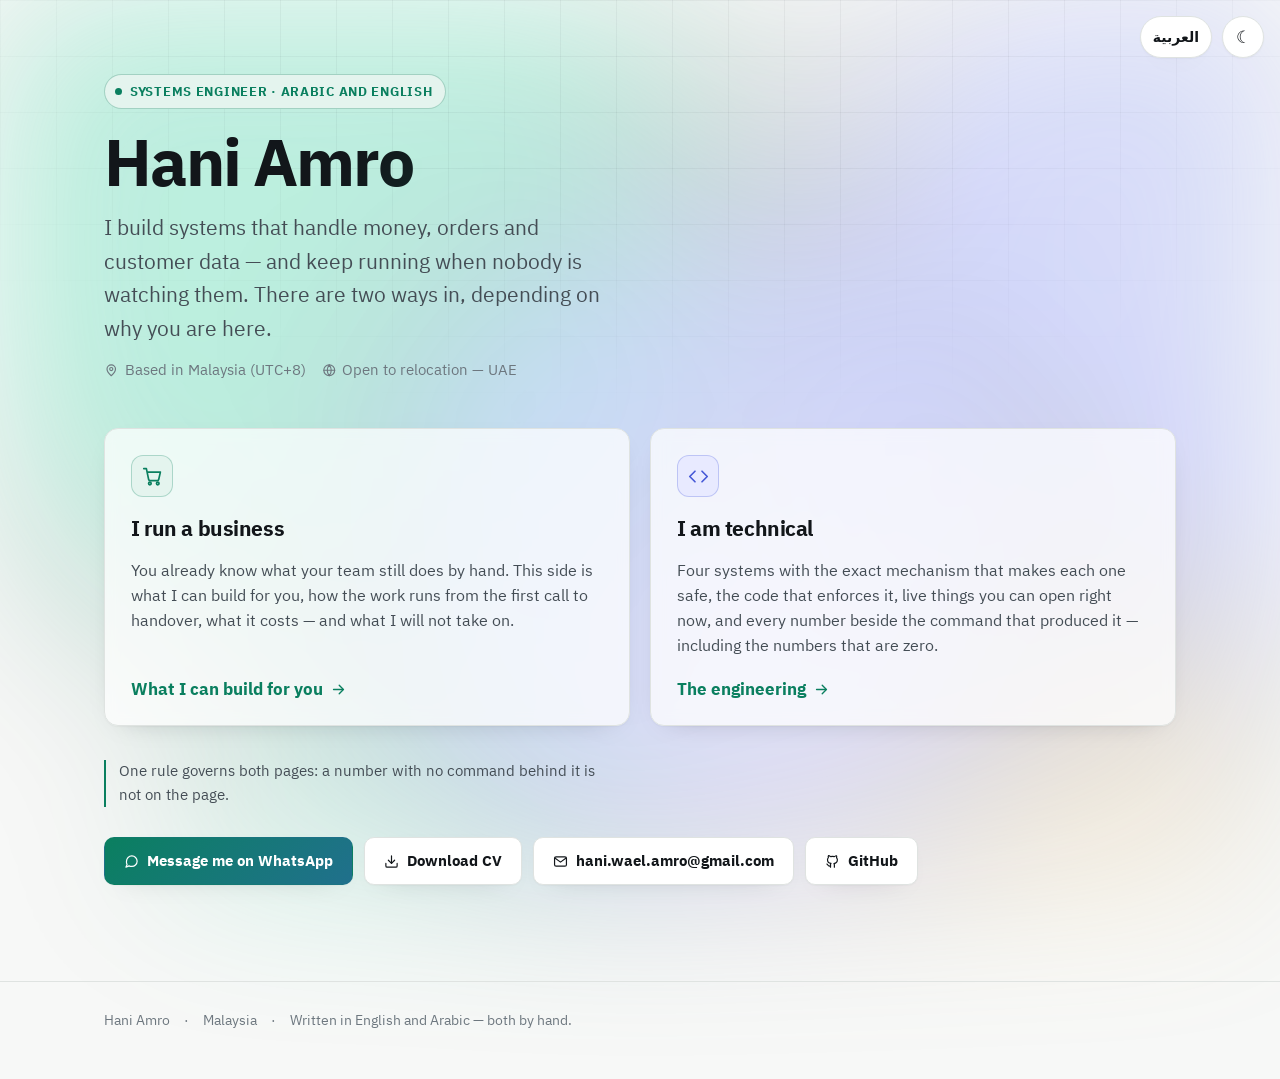
==== index.html @ 3340084a "بابان بدل صفحة واحدة تخدم زائرَين مختلفَين نصف خدمة الصفحة كانت مكتوبة كلها لمهندس: RLS وPostGIS وid" ====
<!doctype html>
<html lang="en" dir="ltr" data-default-lang="en">
<head>
<meta charset="utf-8">
<meta name="viewport" content="width=device-width, initial-scale=1">
<title>Hani Amro — I build systems that handle money, orders and customer data</title>
<meta name="description" content="Two ways in: what I can build for your business, or the engineering behind it. Automation, WhatsApp ordering, ticketing, trading systems. Python, TypeScript, PostgreSQL. Arabic and English.">
<meta name="color-scheme" content="light dark">

<meta property="og:type" content="website">
<meta property="og:title" content="Hani Amro">
<meta property="og:description" content="I build systems that handle money, orders and customer data — and keep running when nobody is watching them.">
<meta property="og:url" content="https://hani-amro.github.io/">

<link rel="icon" href="data:image/svg+xml,<svg xmlns='http://www.w3.org/2000/svg' viewBox='0 0 100 100'><text y='.9em' font-size='90'>⚙️</text></svg>">
<link rel="preload" href="fonts/ibm-plex-sans-arabic-400-latin.woff2" as="font" type="font/woff2" crossorigin>
<link rel="stylesheet" href="fonts.css">
<link rel="stylesheet" href="style.css">

<script type="application/ld+json">
{
  "@context": "https://schema.org",
  "@type": "Person",
  "name": "Hani Amro",
  "jobTitle": "Systems Engineer",
  "email": "mailto:hani.wael.amro@gmail.com",
  "telephone": "+601172380996",
  "url": "https://hani-amro.github.io/",
  "sameAs": ["https://github.com/hani-amro"],
  "address": { "@type": "PostalAddress", "addressCountry": "MY" },
  "knowsLanguage": ["ar", "en"],
  "knowsAbout": ["Workflow automation", "WhatsApp Business API", "LLM integration",
                 "Python", "TypeScript", "PostgreSQL", "Docker", "n8n", "Arabic OCR"]
}
</script>
</head>
<body class="gateway">

<svg width="0" height="0" style="position:absolute" aria-hidden="true" focusable="false">
  <defs>
    <g id="ic-cart"><circle cx="9" cy="20" r="1.5"/><circle cx="18" cy="20" r="1.5"/><path d="M2 3h3l2.6 12.4a1.6 1.6 0 0 0 1.6 1.3h8.3a1.6 1.6 0 0 0 1.6-1.3L21 7H6"/></g>
    <g id="ic-code"><polyline points="16 18 22 12 16 6"/><polyline points="8 6 2 12 8 18"/></g>
    <g id="ic-chat"><path d="M21 11.5a8.4 8.4 0 0 1-9 8.4 9 9 0 0 1-3.9-.9L3 21l1.9-4.1A8.4 8.4 0 0 1 4 11.5a8.5 8.5 0 0 1 8.5-8.4 8.4 8.4 0 0 1 8.5 8.4z"/></g>
    <g id="ic-mail"><rect x="2.5" y="4.5" width="19" height="15" rx="2.4"/><polyline points="3 6.5 12 13 21 6.5"/></g>
    <g id="ic-github"><path d="M9 19c-4.5 1.5-4.5-2.5-6-3m12 5v-3.4a3 3 0 0 0-.8-2.3c2.7-.3 5.6-1.3 5.6-6a4.7 4.7 0 0 0-1.3-3.2 4.3 4.3 0 0 0-.1-3.2s-1-.3-3.4 1.3a11.6 11.6 0 0 0-6 0C6.6 2.3 5.5 2.6 5.5 2.6a4.3 4.3 0 0 0-.1 3.2A4.7 4.7 0 0 0 4 9.1c0 4.6 2.9 5.6 5.6 6a3 3 0 0 0-.8 2.3V21"/></g>
    <g id="ic-download"><path d="M21 15v4a2 2 0 0 1-2 2H5a2 2 0 0 1-2-2v-4"/><polyline points="7 10 12 15 17 10"/><path d="M12 15V3"/></g>
    <g id="ic-arrow"><path d="M5 12h13"/><polyline points="13 6 19 12 13 18"/></g>
    <g id="ic-pin"><path d="M12 21s7-5.6 7-11a7 7 0 1 0-14 0c0 5.4 7 11 7 11z"/><circle cx="12" cy="10" r="2.6"/></g>
    <g id="ic-globe"><circle cx="12" cy="12" r="9"/><path d="M3 12h18M12 3a15 15 0 0 1 0 18 15 15 0 0 1 0-18z"/></g>
  </defs>
</svg>

<canvas id="aurora" aria-hidden="true"></canvas>

<button id="lang-toggle" type="button" aria-label="Switch to Arabic">العربية</button>
<button id="theme-toggle" type="button" aria-label="Toggle colour theme">
  <span data-icon="dark">☾</span><span data-icon="light">☀</span>
</button>

<main class="wrap gate">

  <header class="gate-head">
    <p class="eyebrow"><span class="pulse"></span> <span data-i18n="g-eyebrow">Systems engineer &middot; Arabic and English</span></p>
    <h1 data-i18n="h1">Hani Amro</h1>
    <p class="lede" data-i18n="g-lede">
      I build systems that handle money, orders and customer data &mdash; and keep running when
      nobody is watching them. There are two ways in, depending on why you are here.
    </p>
    <p class="where">
      <span><svg class="i" viewBox="0 0 24 24"><use href="#ic-pin"/></svg> <span data-i18n="loc">Based in Malaysia (UTC+8)</span></span>
      <span><svg class="i" viewBox="0 0 24 24"><use href="#ic-globe"/></svg> <span data-i18n="open">Open to relocation &mdash; UAE</span></span>
    </p>
  </header>

  <div class="doors">

    <a class="door" href="build.html">
      <span class="icon-badge em"><svg class="i" viewBox="0 0 24 24"><use href="#ic-cart"/></svg></span>
      <h2 data-i18n="g-d1-h">I run a business</h2>
      <p data-i18n="g-d1-p">You already know what your team still does by hand. This side is what I can
        build for you, how the work runs from the first call to handover, what it costs &mdash; and
        what I will not take on.</p>
      <span class="door-go"><span data-i18n="g-d1-go">What I can build for you</span> <svg class="i" viewBox="0 0 24 24"><use href="#ic-arrow"/></svg></span>
    </a>

    <a class="door" href="engineer.html">
      <span class="icon-badge in"><svg class="i" viewBox="0 0 24 24"><use href="#ic-code"/></svg></span>
      <h2 data-i18n="g-d2-h">I am technical</h2>
      <p data-i18n="g-d2-p">Four systems with the exact mechanism that makes each one safe, the code that
        enforces it, live things you can open right now, and every number beside the command that
        produced it &mdash; including the numbers that are zero.</p>
      <span class="door-go"><span data-i18n="g-d2-go">The engineering</span> <svg class="i" viewBox="0 0 24 24"><use href="#ic-arrow"/></svg></span>
    </a>

  </div>

  <p class="gate-rule" data-i18n="g-rule">
    One rule governs both pages: a number with no command behind it is not on the page.
  </p>

  <p class="cta gate-cta">
    <a class="btn primary" href="https://wa.me/601172380996">
      <svg class="i" viewBox="0 0 24 24"><use href="#ic-chat"/></svg> <span data-i18n="wa">Message me on WhatsApp</span>
    </a>
    <a class="btn" href="Hani_Amro_CV.pdf">
      <svg class="i" viewBox="0 0 24 24"><use href="#ic-download"/></svg> <span data-i18n="cv">Download CV</span>
    </a>
    <a class="btn" href="mailto:hani.wael.amro@gmail.com">
      <svg class="i" viewBox="0 0 24 24"><use href="#ic-mail"/></svg> hani.wael.amro@gmail.com
    </a>
    <a class="btn" href="https://github.com/hani-amro">
      <svg class="i" viewBox="0 0 24 24"><use href="#ic-github"/></svg> GitHub
    </a>
  </p>

</main>

<footer>
  <div class="wrap">
    <p>
      <span data-i18n="h1b">Hani Amro</span><span>&middot;</span>
      <span data-i18n="loc2">Malaysia</span><span>&middot;</span>
      <span data-i18n="footer">Written in English and Arabic &mdash; both by hand.</span>
    </p>
  </div>
</footer>

<script src="main.js"></script>
<script src="background.js"></script>
<script src="i18n.js"></script>
</body>
</html>
---- fonts.css ----
/* IBM Plex Sans Arabic + IBM Plex Mono — مستضافة ذاتياً.

   لماذا لا من CDN: المتصفّحات قسّمت ذاكرة الخطوط لكل موقع، فزالت فائدة «الملف
   محمَّل أصلاً من موقع آخر». ما تبقّى كلفةٌ صافية: بحث DNS ومصافحتا TLS لنطاقين
   إضافيين قبل أن يظهر أول حرف — وطرفٌ ثالث يرى كل زائر.

   والمجموعات هنا عربية ولاتينية فقط. اللاتينية ليست زائدة: أسماء التقنيات تَرِد
   داخل النصّ العربي (PostgreSQL، WhatsApp)، ولولاها لسقطت إلى خط النظام فاختلف
   الوزن وارتفاع السطر داخل السطر الواحد.

   ثلاثة أوزان لا أربعة: 400 للنصّ، 600 للعناوين، 700 للأرقام الكبيرة. الوزن
   الرابع كان يكلّف 60 كيلوبايت ولا يظهر فرقه.

   الترخيص: SIL Open Font License 1.1 — fonts/LICENSE.txt */

@font-face {
  font-family: 'IBM Plex Mono';
  font-style: normal;
  font-weight: 400;
  font-display: swap;
  src: url('fonts/ibm-plex-mono-400-latin.woff2') format('woff2');
  unicode-range: U+0000-00FF, U+0131, U+0152-0153, U+02BB-02BC, U+02C6, U+02DA, U+02DC, U+0304, U+0308, U+0329, U+2000-206F, U+20AC, U+2122, U+2191, U+2193, U+2212, U+2215, U+FEFF, U+FFFD;
}

@font-face {
  font-family: 'IBM Plex Mono';
  font-style: normal;
  font-weight: 500;
  font-display: swap;
  src: url('fonts/ibm-plex-mono-500-latin.woff2') format('woff2');
  unicode-range: U+0000-00FF, U+0131, U+0152-0153, U+02BB-02BC, U+02C6, U+02DA, U+02DC, U+0304, U+0308, U+0329, U+2000-206F, U+20AC, U+2122, U+2191, U+2193, U+2212, U+2215, U+FEFF, U+FFFD;
}

@font-face {
  font-family: 'IBM Plex Sans Arabic';
  font-style: normal;
  font-weight: 400;
  font-display: swap;
  src: url('fonts/ibm-plex-sans-arabic-400-arabic.woff2') format('woff2');
  unicode-range: U+0600-06FF, U+0750-077F, U+0870-088E, U+0890-0891, U+0897-08E1, U+08E3-08FF, U+200C-200E, U+2010-2011, U+204F, U+2E41, U+FB50-FDFF, U+FE70-FE74, U+FE76-FEFC, U+102E0-102FB, U+10E60-10E7E, U+10EC2-10EC4, U+10EFC-10EFF, U+1EE00-1EE03, U+1EE05-1EE1F, U+1EE21-1EE22, U+1EE24, U+1EE27, U+1EE29-1EE32, U+1EE34-1EE37, U+1EE39, U+1EE3B, U+1EE42, U+1EE47, U+1EE49, U+1EE4B, U+1EE4D-1EE4F, U+1EE51-1EE52, U+1EE54, U+1EE57, U+1EE59, U+1EE5B, U+1EE5D, U+1EE5F, U+1EE61-1EE62, U+1EE64, U+1EE67-1EE6A, U+1EE6C-1EE72, U+1EE74-1EE77, U+1EE79-1EE7C, U+1EE7E, U+1EE80-1EE89, U+1EE8B-1EE9B, U+1EEA1-1EEA3, U+1EEA5-1EEA9, U+1EEAB-1EEBB, U+1EEF0-1EEF1;
}

@font-face {
  font-family: 'IBM Plex Sans Arabic';
  font-style: normal;
  font-weight: 400;
  font-display: swap;
  src: url('fonts/ibm-plex-sans-arabic-400-latin.woff2') format('woff2');
  unicode-range: U+0000-00FF, U+0131, U+0152-0153, U+02BB-02BC, U+02C6, U+02DA, U+02DC, U+0304, U+0308, U+0329, U+2000-206F, U+20AC, U+2122, U+2191, U+2193, U+2212, U+2215, U+FEFF, U+FFFD;
}

@font-face {
  font-family: 'IBM Plex Sans Arabic';
  font-style: normal;
  font-weight: 600;
  font-display: swap;
  src: url('fonts/ibm-plex-sans-arabic-600-arabic.woff2') format('woff2');
  unicode-range: U+0600-06FF, U+0750-077F, U+0870-088E, U+0890-0891, U+0897-08E1, U+08E3-08FF, U+200C-200E, U+2010-2011, U+204F, U+2E41, U+FB50-FDFF, U+FE70-FE74, U+FE76-FEFC, U+102E0-102FB, U+10E60-10E7E, U+10EC2-10EC4, U+10EFC-10EFF, U+1EE00-1EE03, U+1EE05-1EE1F, U+1EE21-1EE22, U+1EE24, U+1EE27, U+1EE29-1EE32, U+1EE34-1EE37, U+1EE39, U+1EE3B, U+1EE42, U+1EE47, U+1EE49, U+1EE4B, U+1EE4D-1EE4F, U+1EE51-1EE52, U+1EE54, U+1EE57, U+1EE59, U+1EE5B, U+1EE5D, U+1EE5F, U+1EE61-1EE62, U+1EE64, U+1EE67-1EE6A, U+1EE6C-1EE72, U+1EE74-1EE77, U+1EE79-1EE7C, U+1EE7E, U+1EE80-1EE89, U+1EE8B-1EE9B, U+1EEA1-1EEA3, U+1EEA5-1EEA9, U+1EEAB-1EEBB, U+1EEF0-1EEF1;
}

@font-face {
  font-family: 'IBM Plex Sans Arabic';
  font-style: normal;
  font-weight: 600;
  font-display: swap;
  src: url('fonts/ibm-plex-sans-arabic-600-latin.woff2') format('woff2');
  unicode-range: U+0000-00FF, U+0131, U+0152-0153, U+02BB-02BC, U+02C6, U+02DA, U+02DC, U+0304, U+0308, U+0329, U+2000-206F, U+20AC, U+2122, U+2191, U+2193, U+2212, U+2215, U+FEFF, U+FFFD;
}

@font-face {
  font-family: 'IBM Plex Sans Arabic';
  font-style: normal;
  font-weight: 700;
  font-display: swap;
  src: url('fonts/ibm-plex-sans-arabic-700-arabic.woff2') format('woff2');
  unicode-range: U+0600-06FF, U+0750-077F, U+0870-088E, U+0890-0891, U+0897-08E1, U+08E3-08FF, U+200C-200E, U+2010-2011, U+204F, U+2E41, U+FB50-FDFF, U+FE70-FE74, U+FE76-FEFC, U+102E0-102FB, U+10E60-10E7E, U+10EC2-10EC4, U+10EFC-10EFF, U+1EE00-1EE03, U+1EE05-1EE1F, U+1EE21-1EE22, U+1EE24, U+1EE27, U+1EE29-1EE32, U+1EE34-1EE37, U+1EE39, U+1EE3B, U+1EE42, U+1EE47, U+1EE49, U+1EE4B, U+1EE4D-1EE4F, U+1EE51-1EE52, U+1EE54, U+1EE57, U+1EE59, U+1EE5B, U+1EE5D, U+1EE5F, U+1EE61-1EE62, U+1EE64, U+1EE67-1EE6A, U+1EE6C-1EE72, U+1EE74-1EE77, U+1EE79-1EE7C, U+1EE7E, U+1EE80-1EE89, U+1EE8B-1EE9B, U+1EEA1-1EEA3, U+1EEA5-1EEA9, U+1EEAB-1EEBB, U+1EEF0-1EEF1;
}

@font-face {
  font-family: 'IBM Plex Sans Arabic';
  font-style: normal;
  font-weight: 700;
  font-display: swap;
  src: url('fonts/ibm-plex-sans-arabic-700-latin.woff2') format('woff2');
  unicode-range: U+0000-00FF, U+0131, U+0152-0153, U+02BB-02BC, U+02C6, U+02DA, U+02DC, U+0304, U+0308, U+0329, U+2000-206F, U+20AC, U+2122, U+2191, U+2193, U+2212, U+2215, U+FEFF, U+FFFD;
}
---- style.css ----
/* Hand-written, no build step, no framework.

   Colour carries meaning rather than decoration: emerald marks what is live,
   amber marks a pilot or a caveat, indigo marks code and libraries. The reader
   learns the key once and can then scan the page by colour alone. */

:root {
  color-scheme: light;

  --bg: #f7f8f7;
  --surface: rgba(255, 255, 255, 0.72);
  --surface-solid: #ffffff;
  --line: #dfe3e1;
  --line-strong: #c9cfcc;

  --ink: #12161a;
  --ink-2: #444d55;
  --ink-3: #6d777f;

  --emerald: #0a7f5f;
  --emerald-soft: #e4f4ee;
  --indigo: #4457d6;
  --indigo-soft: #e8eaff;
  --amber: #9a6410;
  --amber-soft: #fbf0dc;

  --accent: var(--emerald);
  --accent-ink: #ffffff;

  --aurora-a: #34c79a;
  --aurora-b: #7f8dff;
  --aurora-c: #f0bf6b;
  --aurora-opacity: 0.34;
  --grid-line: rgba(18, 22, 26, 0.045);

  --radius: 14px;
  --maxw: 1120px;
  --shadow: 0 1px 2px rgba(16, 24, 32, 0.04), 0 8px 28px -20px rgba(16, 24, 32, 0.35);
  --shadow-lift: 0 18px 50px -22px rgba(10, 127, 95, 0.42);
}

:root[data-theme="dark"] {
  color-scheme: dark;
  --bg: #0b0e12;
  --surface: rgba(23, 28, 35, 0.66);
  --surface-solid: #171c23;
  --line: #262d36;
  --line-strong: #39424e;
  --ink: #edf1f4;
  --ink-2: #aeb8c2;
  --ink-3: #7d8894;
  --emerald: #43d6a3;
  --emerald-soft: #0e2a22;
  --indigo: #8f9dff;
  --indigo-soft: #171c3a;
  --amber: #e9b263;
  --amber-soft: #2b2214;
  --accent: var(--emerald);
  --accent-ink: #07120e;
  --aurora-a: #1f9c78;
  --aurora-b: #4a58c8;
  --aurora-c: #b5822f;
  --aurora-opacity: 0.50;
  --grid-line: rgba(237, 241, 244, 0.05);
  --shadow: 0 1px 2px rgba(0, 0, 0, 0.4), 0 10px 34px -22px rgba(0, 0, 0, 0.9);
  --shadow-lift: 0 20px 56px -24px rgba(67, 214, 163, 0.35);
}

@media (prefers-color-scheme: dark) {
  :root:not([data-theme="light"]) {
    color-scheme: dark;
    --bg: #0b0e12;
    --surface: rgba(23, 28, 35, 0.66);
    --surface-solid: #171c23;
    --line: #262d36;
    --line-strong: #39424e;
    --ink: #edf1f4;
    --ink-2: #aeb8c2;
    --ink-3: #7d8894;
    --emerald: #43d6a3;
    --emerald-soft: #0e2a22;
    --indigo: #8f9dff;
    --indigo-soft: #171c3a;
    --amber: #e9b263;
    --amber-soft: #2b2214;
    --accent: var(--emerald);
    --accent-ink: #07120e;
    --aurora-a: #1f9c78;
    --aurora-b: #4a58c8;
    --aurora-c: #b5822f;
    --aurora-opacity: 0.50;
    --grid-line: rgba(237, 241, 244, 0.05);
    --shadow: 0 1px 2px rgba(0, 0, 0, 0.4), 0 10px 34px -22px rgba(0, 0, 0, 0.9);
    --shadow-lift: 0 20px 56px -24px rgba(67, 214, 163, 0.35);
  }
}

* { box-sizing: border-box; }

html { scroll-behavior: smooth; }
html, body { max-width: 100%; overflow-x: hidden; }

body {
  margin: 0;
  background: var(--bg);
  color: var(--ink);
  /* خطٌّ واحد للنصَّين. IBM Plex Sans Arabic يحمل لاتينيةً مصمَّمة معه، فاسم
     تقنية داخل جملة عربية لا يقفز وزناً ولا ارتفاعاً — وهو أظهر عيب في
     الصفحة قبل هذا التغيير، إذ كانت العربية تسقط إلى Segoe UI. */
  font: 400 17px/1.62 "IBM Plex Sans Arabic", ui-sans-serif, system-ui, -apple-system, "Segoe UI", Roboto, Helvetica, Arial, sans-serif;
  -webkit-font-smoothing: antialiased;
  text-rendering: optimizeLegibility;
  /* أرقام لاتينية بعرض ثابت داخل العربية: الأرقام الهندية تُربك قارئاً تقنياً
     في سياق مقاييس، والعرض الثابت يمنع اهتزاز الأعمدة عند تغيّر القيمة. */
  font-variant-numeric: lining-nums tabular-nums;
  position: relative;
}

/* ---------- living backdrop ---------- */
#aurora {
  position: fixed;
  inset: 0;
  width: 100%;
  height: 100%;
  z-index: -2;
  opacity: var(--aurora-opacity);
  filter: blur(78px) saturate(135%);
  transform: translateZ(0);      /* own compositor layer: never repaints the document */
  pointer-events: none;
}

/* Depth grid over the light fields. Two gradients, no image request. */
body::before {
  content: "";
  position: fixed;
  inset: 0;
  z-index: -1;
  pointer-events: none;
  background-image:
    linear-gradient(var(--grid-line) 1px, transparent 1px),
    linear-gradient(90deg, var(--grid-line) 1px, transparent 1px);
  background-size: 56px 56px;
  mask-image: radial-gradient(ellipse 90% 60% at 50% 0%, #000 35%, transparent 78%);
  -webkit-mask-image: radial-gradient(ellipse 90% 60% at 50% 0%, #000 35%, transparent 78%);
}

.wrap { max-width: var(--maxw); margin: 0 auto; padding: 0 24px; }

a { color: inherit; }
h1, h2, h3, p, li, span, b, code { overflow-wrap: anywhere; }

code {
  font-family: "IBM Plex Mono", ui-monospace, SFMono-Regular, Menlo, Consolas, monospace;
  font-size: 0.87em;
  background: color-mix(in srgb, var(--ink) 8%, transparent);
  padding: 0.12em 0.4em;
  border-radius: 5px;
}

/* ---------- icons ---------- */
.i {
  width: 1em; height: 1em; flex: none;
  stroke: currentColor; fill: none;
  stroke-width: 1.9; stroke-linecap: round; stroke-linejoin: round;
  vertical-align: -0.14em;
}

.icon-badge {
  width: 42px; height: 42px; border-radius: 12px;
  display: grid; place-items: center;
  font-size: 21px; flex: none;
  border: 1px solid transparent;
}
.icon-badge.em { color: var(--emerald); background: var(--emerald-soft); border-color: color-mix(in srgb, var(--emerald) 26%, transparent); }
.icon-badge.in { color: var(--indigo);  background: var(--indigo-soft);  border-color: color-mix(in srgb, var(--indigo) 26%, transparent); }
.icon-badge.am { color: var(--amber);   background: var(--amber-soft);   border-color: color-mix(in srgb, var(--amber) 26%, transparent); }

/* ---------- theme toggle ---------- */
#theme-toggle {
  position: fixed; top: 16px; inset-inline-end: 16px; z-index: 30;
  width: 42px; height: 42px; border-radius: 50%;
  border: 1px solid var(--line);
  background: var(--surface-solid);
  color: var(--ink);
  font-size: 17px; line-height: 1; cursor: pointer;
  box-shadow: var(--shadow);
  transition: transform 0.3s cubic-bezier(0.2, 0.7, 0.25, 1), border-color 0.2s ease;
}
#theme-toggle:hover { transform: rotate(22deg) scale(1.07); border-color: var(--accent); }
#theme-toggle [data-icon="light"] { display: none; }
:root[data-theme="dark"] #theme-toggle [data-icon="dark"] { display: none; }
:root[data-theme="dark"] #theme-toggle [data-icon="light"] { display: inline; }
@media (prefers-color-scheme: dark) {
  :root:not([data-theme="light"]) #theme-toggle [data-icon="dark"] { display: none; }
  :root:not([data-theme="light"]) #theme-toggle [data-icon="light"] { display: inline; }
}

/* ---------- hero ---------- */
.hero { position: relative; padding: 86px 0 54px; }

.hero-grid {
  display: grid;
  grid-template-columns: minmax(0, 1.04fr) minmax(0, 0.96fr);
  gap: 32px; align-items: center; margin-bottom: 40px;
}
.hero-copy { min-width: 0; }
.hero-copy .cta { margin-bottom: 0; }

.eyebrow {
  display: inline-flex; align-items: center; gap: 8px;
  margin: 0 0 14px; padding: 6px 13px 6px 10px;
  border-radius: 999px;
  border: 1px solid color-mix(in srgb, var(--emerald) 30%, transparent);
  background: var(--emerald-soft);
  color: var(--emerald);
  font-weight: 650; font-size: 13px;
  letter-spacing: 0.055em; text-transform: uppercase;
}
.pulse {
  width: 7px; height: 7px; border-radius: 50%;
  background: var(--emerald);
  animation: pulse 2.2s ease-out infinite;
}
@keyframes pulse {
  0%   { box-shadow: 0 0 0 0 color-mix(in srgb, var(--emerald) 62%, transparent); }
  70%  { box-shadow: 0 0 0 9px transparent; }
  100% { box-shadow: 0 0 0 0 transparent; }
}

h1 {
  margin: 0 0 16px;
  font-size: clamp(2.5rem, 6.6vw, 4.15rem);
  line-height: 1.01; letter-spacing: -0.032em; font-weight: 780;
  background: linear-gradient(135deg, var(--ink) 30%, var(--emerald) 130%);
  -webkit-background-clip: text; background-clip: text;
  color: transparent;
}

.lede {
  margin: 0 0 12px; max-width: 60ch;
  font-size: clamp(1.06rem, 2.3vw, 1.3rem);
  color: var(--ink-2);
}
.lede b { color: var(--ink); font-weight: 650; }

.where {
  display: flex; flex-wrap: wrap; align-items: center; gap: 7px 16px;
  margin: 0 0 26px; color: var(--ink-3); font-size: 14.5px;
}
.where span { display: inline-flex; align-items: center; gap: 6px; }

.cta { display: flex; flex-wrap: wrap; gap: 11px; margin: 0 0 36px; }

.btn {
  display: inline-flex; align-items: center; gap: 8px;
  padding: 11px 19px;
  border: 1px solid var(--line); border-radius: 10px;
  background: var(--surface-solid);
  font-weight: 620; font-size: 15px; text-decoration: none;
  box-shadow: var(--shadow);
  transition: transform 0.2s ease, border-color 0.2s ease, box-shadow 0.25s ease;
}
.btn:hover { transform: translateY(-2px); border-color: var(--accent); box-shadow: var(--shadow-lift); }
.btn:active { transform: translateY(0); }
.btn.primary {
  background: linear-gradient(135deg, var(--emerald), color-mix(in srgb, var(--emerald) 62%, var(--indigo)));
  border-color: transparent; color: var(--accent-ink);
}

/* ---------- hero visualisation ---------- */
.hero-viz { margin: 0; min-width: 0; }
#pipeline { display: block; width: 100%; height: 320px; pointer-events: none; }
.hero-viz figcaption {
  margin-top: 2px; color: var(--ink-3);
  font-size: 13.5px; line-height: 1.55; max-width: 46ch;
}

/* ---------- counters ---------- */
.counters {
  list-style: none; margin: 0 0 12px; padding: 0;
  display: grid; gap: 15px;
  grid-template-columns: repeat(auto-fit, minmax(min(190px, 100%), 1fr));
}
.counters li {
  position: relative;
  border: 1px solid var(--line); border-radius: var(--radius);
  background: var(--surface);
  backdrop-filter: blur(12px); -webkit-backdrop-filter: blur(12px);
  padding: 17px 18px; overflow: hidden;
  box-shadow: var(--shadow);
  transition: transform 0.32s cubic-bezier(0.2, 0.7, 0.25, 1), border-color 0.25s ease, box-shadow 0.3s ease;
}
.counters li::after {
  content: ""; position: absolute; inset: 0 0 auto 0; height: 2px;
  background: linear-gradient(90deg, var(--emerald), var(--indigo), var(--amber));
  opacity: 0.75;
}
.counters li:hover { transform: translateY(-4px); border-color: var(--line-strong); box-shadow: var(--shadow-lift); }
.counters b {
  display: block;
  font-size: clamp(1.6rem, 3.4vw, 2.1rem);
  line-height: 1.08; letter-spacing: -0.024em;
  font-variant-numeric: tabular-nums;
  color: var(--emerald);
}
.counters span { display: block; margin-top: 4px; color: var(--ink-3); font-size: 13.5px; line-height: 1.42; }
.footnote { margin: 0; color: var(--ink-3); font-size: 13px; }

/* ---------- sections ---------- */
section { padding: 62px 0; position: relative; }
section + section { border-top: 1px solid var(--line); }

.sec-head { display: flex; align-items: center; gap: 13px; margin-bottom: 8px; }
h2 {
  margin: 0;
  font-size: clamp(1.55rem, 3.2vw, 2.05rem);
  letter-spacing: -0.024em; font-weight: 720;
}
.section-lede { margin: 0 0 30px; max-width: 62ch; color: var(--ink-2); }

.grid { display: grid; gap: 20px; grid-template-columns: repeat(auto-fit, minmax(min(330px, 100%), 1fr)); }
.grid.three { grid-template-columns: repeat(auto-fit, minmax(min(265px, 100%), 1fr)); }
.grid.pair { grid-template-columns: repeat(auto-fit, minmax(min(420px, 100%), 1fr)); }
@media (min-width: 1100px) { .grid.pair { grid-template-columns: repeat(2, minmax(0, 1fr)); } }

/* ---------- cards ---------- */
.card {
  position: relative;
  border: 1px solid var(--line); border-radius: var(--radius);
  background: var(--surface);
  backdrop-filter: blur(14px); -webkit-backdrop-filter: blur(14px);
  padding: 22px;
  box-shadow: var(--shadow);
  transform-style: preserve-3d;
  transition: transform 0.36s cubic-bezier(0.2, 0.7, 0.25, 1), border-color 0.25s ease, box-shadow 0.36s ease;
  will-change: transform;
}
/* Gradient hairline that appears on hover, drawn with a masked border box. */
.card::before {
  content: ""; position: absolute; inset: -1px;
  border-radius: inherit; padding: 1px;
  background: linear-gradient(135deg, var(--accent-line, var(--emerald)), transparent 55%);
  -webkit-mask: linear-gradient(#000 0 0) content-box, linear-gradient(#000 0 0);
  -webkit-mask-composite: xor;
  mask: linear-gradient(#000 0 0) content-box, linear-gradient(#000 0 0);
  mask-composite: exclude;
  opacity: 0; transition: opacity 0.3s ease; pointer-events: none;
}
.card:hover::before { opacity: 1; }
.card:hover { border-color: transparent; box-shadow: var(--shadow-lift); }
.card.k-in { --accent-line: var(--indigo); }
.card.k-am { --accent-line: var(--amber); }

.card header { display: flex; align-items: center; gap: 12px; margin-bottom: 12px; }
.card header .titles { min-width: 0; }
.card h3 { margin: 0; font-size: 1.14rem; letter-spacing: -0.014em; }
.card p { margin: 0 0 13px; color: var(--ink-2); font-size: 15.5px; }

.tag {
  display: inline-flex; align-items: center; gap: 5px; margin-top: 3px;
  font-size: 11.5px; font-weight: 660;
  letter-spacing: 0.05em; text-transform: uppercase;
  padding: 3px 9px; border-radius: 999px;
  /* الوسم يحمل حالةً كاملة («التنفيذ متوقّف منذ…») لا كلمة واحدة.
     nowrap كان يقصّها بصمت عند حافة البطاقة. */
  white-space: normal; text-wrap: balance;
}
.tag.live  { color: var(--emerald); background: var(--emerald-soft); }
.tag.pilot { color: var(--amber);   background: var(--amber-soft); }
.tag.lib   { color: var(--indigo);  background: var(--indigo-soft); }

.facts { margin: 0 0 13px; padding-inline-start: 19px; font-size: 15px; color: var(--ink-2); }
.facts li { margin-bottom: 5px; }
.facts b { color: var(--ink); font-variant-numeric: tabular-nums; }

.note {
  border-inline-start: 3px solid var(--accent-line, var(--emerald));
  padding-inline-start: 13px;
  font-size: 14.5px !important; color: var(--ink-3) !important;
}

.links { margin: 0 !important; display: flex; gap: 18px; flex-wrap: wrap; }
.links a {
  display: inline-flex; align-items: center; gap: 6px;
  color: var(--emerald); font-weight: 640; text-decoration: none; font-size: 15px;
}
.links a:hover { text-decoration: underline; }

/* ---------- repo tiles ---------- */
.repo {
  display: block;
  position: relative;
  border: 1px solid var(--line); border-radius: var(--radius);
  background: var(--surface);
  backdrop-filter: blur(12px); -webkit-backdrop-filter: blur(12px);
  padding: 18px; text-decoration: none;
  box-shadow: var(--shadow);
  transform-style: preserve-3d;
  transition: transform 0.34s cubic-bezier(0.2, 0.7, 0.25, 1), border-color 0.25s ease, box-shadow 0.34s ease;
  will-change: transform;
}
.repo:hover { border-color: color-mix(in srgb, var(--indigo) 48%, var(--line)); box-shadow: var(--shadow-lift); }

/* Badge and repository name share a baseline row; the description sits under
   both and uses the full card width, so nothing is left floating. */
.repo .rhead { display: flex; align-items: center; gap: 11px; margin-bottom: 9px; }
.repo b {
  font-family: "IBM Plex Mono", ui-monospace, SFMono-Regular, Menlo, Consolas, monospace;
  font-size: 15.5px; color: var(--indigo); letter-spacing: -0.01em;
}
.repo .desc { display: block; color: var(--ink-2); font-size: 14.5px; line-height: 1.55; }
.repo .rhead .icon-badge { width: 34px; height: 34px; font-size: 17px; border-radius: 10px; }

/* ---------- principles ---------- */
.principle {
  display: flex; gap: 14px; align-items: flex-start;
  /* badge stays top-aligned here because the heading is a single line */
  padding: 20px;
  border: 1px solid var(--line); border-radius: var(--radius);
  background: var(--surface);
  backdrop-filter: blur(12px); -webkit-backdrop-filter: blur(12px);
  transition: transform 0.3s cubic-bezier(0.2, 0.7, 0.25, 1), border-color 0.25s ease;
}
.principle:hover { transform: translateY(-3px); border-color: var(--line-strong); }
.principle .txt { min-width: 0; }
.principle h3 { margin: 0 0 7px; font-size: 1.05rem; }
.principle p { margin: 0; color: var(--ink-2); font-size: 15.5px; }

/* ---------- disclosure ---------- */
.disclosure {
  border: 1px solid var(--line); border-radius: var(--radius);
  background: var(--surface);
  backdrop-filter: blur(14px); -webkit-backdrop-filter: blur(14px);
  padding: 28px 26px; box-shadow: var(--shadow);
}
.disclosure p { margin: 0 0 12px; color: var(--ink-2); max-width: 70ch; }
.disclosure p:last-child { margin-bottom: 0; }
.disclosure b { color: var(--ink); }

/* ---------- footer ---------- */
footer { border-top: 1px solid var(--line); padding: 28px 0 46px; color: var(--ink-3); font-size: 14px; }
footer p { margin: 0; display: flex; flex-wrap: wrap; gap: 6px 14px; align-items: center; }
footer span[dir="rtl"] { display: inline-block; }

/* ============================================================
   Motion. Enhancement only -- the page is complete and legible
   with every rule below disabled.
   ============================================================ */

.hero .eyebrow, .hero h1, .hero .lede, .hero .where,
.hero .cta, .hero-viz {
  animation: rise 0.66s cubic-bezier(0.2, 0.7, 0.25, 1) backwards;
}
.hero h1        { animation-delay: 0.06s; }
.hero .lede     { animation-delay: 0.12s; }
.hero .where    { animation-delay: 0.17s; }
.hero .cta      { animation-delay: 0.22s; }
.hero-viz       { animation-delay: 0.20s; }

@keyframes rise {
  from { opacity: 0; transform: translate3d(0, 16px, 0); }
  to   { opacity: 1; transform: none; }
}

[data-reveal] > .sec-head,
[data-reveal] > .section-lede,
[data-reveal] > .grid > *,
[data-reveal] > .counters > li,
[data-reveal] > .specs > div,
[data-reveal] > .cta,
[data-reveal] > p {
  opacity: 0;
  transform: translate3d(0, 20px, 0);
  transition: opacity 0.55s ease, transform 0.55s cubic-bezier(0.2, 0.7, 0.25, 1);
}
[data-reveal].in > .sec-head,
[data-reveal].in > .section-lede,
[data-reveal].in > .grid > *,
[data-reveal].in > .counters > li,
[data-reveal].in > .specs > div,
[data-reveal].in > .cta,
[data-reveal].in > p {
  opacity: 1; transform: none;
}
[data-reveal].in > .counters > li:nth-child(1),
[data-reveal].in > .specs > div:nth-child(1) { transition-delay: 0.00s; }
[data-reveal].in > .counters > li:nth-child(2),
[data-reveal].in > .specs > div:nth-child(2) { transition-delay: 0.06s; }
[data-reveal].in > .counters > li:nth-child(3),
[data-reveal].in > .specs > div:nth-child(3) { transition-delay: 0.12s; }
[data-reveal].in > .counters > li:nth-child(4),
[data-reveal].in > .specs > div:nth-child(4) { transition-delay: 0.18s; }
[data-reveal].in > .specs > div:nth-child(5) { transition-delay: 0.24s; }
[data-reveal].in > .specs > div:nth-child(6) { transition-delay: 0.30s; }
[data-reveal].in > .specs > div:nth-child(7) { transition-delay: 0.36s; }

[data-reveal].in > .grid > *:nth-child(1) { transition-delay: 0.00s; }
[data-reveal].in > .grid > *:nth-child(2) { transition-delay: 0.07s; }
[data-reveal].in > .grid > *:nth-child(3) { transition-delay: 0.14s; }
[data-reveal].in > .grid > *:nth-child(4) { transition-delay: 0.21s; }
[data-reveal].in > .grid > *:nth-child(5) { transition-delay: 0.28s; }
[data-reveal].in > .grid > *:nth-child(6) { transition-delay: 0.35s; }

/* Pointer-tracked tilt. main.js sets --rx/--ry; without JS they fall back to 0. */
@media (hover: hover) and (pointer: fine) {
  .card:hover, .repo:hover {
    transform:
      perspective(1000px)
      rotateX(calc(var(--ry, 0) * -3.4deg))
      rotateY(calc(var(--rx, 0) *  3.4deg))
      translate3d(0, -4px, 0);
  }
}

/* ---------- responsive ---------- */
@media (max-width: 880px) {
  .hero-grid { grid-template-columns: 1fr; gap: 22px; }
  .hero-copy .cta { margin-bottom: 4px; }
  #pipeline { height: 215px; }
  .hero-viz figcaption { display: none; }
}

@media (max-width: 600px) {
  body { font-size: 16px; }
  .hero { padding: 66px 0 42px; }
  section { padding: 46px 0; }
  #pipeline { height: 178px; }
  .disclosure { padding: 22px 19px; }
  .icon-badge { width: 38px; height: 38px; font-size: 19px; }
  body::before { background-size: 42px 42px; }
}

@media (prefers-reduced-motion: reduce) {
  html { scroll-behavior: auto; }
  .hero .eyebrow, .hero h1, .hero .lede, .hero .where,
  .hero .cta, .hero-viz { animation: none; }
  .pulse { animation: none; }
  [data-reveal] > *, [data-reveal] > .grid > *,
  [data-reveal] > .counters > li, [data-reveal] > .specs > div {
    opacity: 1 !important; transform: none !important; transition: none !important;
  }
  .card, .repo, .btn, .counters li, .principle, #theme-toggle {
    transition: border-color 0.2s ease;
    transform: none !important;
  }
}

/* ---------- isometric stack section ---------- */
.ops-grid {
  display: grid;
  grid-template-columns: minmax(0, 0.85fr) minmax(0, 1.15fr);
  gap: 30px;
  align-items: center;
}

.ops-viz { margin: 0; min-width: 0; }
#stack { display: block; width: 100%; height: 440px; pointer-events: none; }

/* Definition rows read faster than paragraphs: the label is the scan target and
   the value is only read when the label is the one you wanted. */
.specs { margin: 0; display: grid; gap: 2px; }
.specs > div {
  display: grid;
  grid-template-columns: 108px minmax(0, 1fr);
  gap: 14px;
  padding: 13px 2px;
  border-top: 1px solid var(--line);
  align-items: baseline;
}
.specs > div:last-child { border-bottom: 1px solid var(--line); }
.specs dt {
  font-size: 12.5px; font-weight: 680;
  letter-spacing: 0.06em; text-transform: uppercase;
  color: var(--emerald);
}
.specs dd { margin: 0; color: var(--ink-2); font-size: 15.5px; line-height: 1.5; }
.specs dd b { color: var(--ink); font-variant-numeric: tabular-nums; }

@media (max-width: 880px) {
  .ops-grid { grid-template-columns: 1fr; gap: 20px; }
  #stack { height: 320px; }
  .specs > div { grid-template-columns: 1fr; gap: 3px; padding: 11px 2px; }
}


/* ---------- language toggle ---------- */
#lang-toggle {
  position: fixed; top: 16px; inset-inline-end: 68px; z-index: 30;
  min-width: 42px; height: 42px; padding: 0 12px;
  border-radius: 999px;
  border: 1px solid var(--line);
  background: var(--surface-solid);
  color: var(--ink);
  font: 650 14px/1 ui-sans-serif, system-ui, sans-serif;
  cursor: pointer;
  box-shadow: var(--shadow);
  transition: transform 0.25s cubic-bezier(0.2, 0.7, 0.25, 1), border-color 0.2s ease, color 0.2s ease;
}
#lang-toggle:hover { transform: translateY(-2px); border-color: var(--accent); color: var(--accent); }

/* ============================================================
   Right-to-left.

   Almost nothing is needed here, because the rules above use logical
   properties -- the browser mirrors padding, margins and borders itself once
   dir="rtl" is set. What follows is only the handful of things that must NOT
   mirror, plus Arabic typography.
   ============================================================ */

:root[dir="rtl"] body {
  /* العائلة نفسها في الاتجاهين — يتغيّر الإسناد وحده. العربية تحتاج فرجةً
     أوسع بين السطور لأن الصاعدات والنازلات أطول. */
  line-height: 1.85;
}

:root[dir="rtl"] h1 { letter-spacing: 0; font-weight: 700; }
:root[dir="rtl"] h2,
:root[dir="rtl"] h3 { letter-spacing: 0; }
:root[dir="rtl"] .eyebrow,
:root[dir="rtl"] .specs dt,
:root[dir="rtl"] .tag { letter-spacing: 0; text-transform: none; }

/* Canvas artwork is drawn in its own coordinate space and must not flip. */
:root[dir="rtl"] .hero-viz,
:root[dir="rtl"] .ops-viz { direction: ltr; }

/* Identifiers, code and figures stay left-to-right inside Arabic prose. */
:root[dir="rtl"] code,
:root[dir="rtl"] .repo b,
:root[dir="rtl"] .counters b,
:root[dir="rtl"] .facts b { direction: ltr; unicode-bidi: isolate; }

:root[dir="rtl"] .repo .desc,
:root[dir="rtl"] .lede,
:root[dir="rtl"] .card p,
:root[dir="rtl"] .principle p,
:root[dir="rtl"] .disclosure p { text-align: start; }

/* ---------- what I do ---------- */
.what-grid {
  display: grid;
  grid-template-columns: minmax(0, 0.82fr) minmax(0, 1.18fr);
  gap: 30px; align-items: center;
}
.what-viz { min-width: 0; }
#hub { display: block; width: 100%; height: 380px; pointer-events: none; }

.what-list { display: grid; gap: 6px; }
.what-item {
  display: flex; gap: 15px; align-items: flex-start;
  padding: 17px 2px;
  border-top: 1px solid var(--line);
}
.what-item:last-child { border-bottom: 1px solid var(--line); }
.what-item .txt { min-width: 0; }
.what-item h3 { margin: 0 0 5px; font-size: 1.08rem; letter-spacing: -0.012em; }
.what-item p { margin: 0; color: var(--ink-2); font-size: 15.5px; }

@media (max-width: 880px) {
  .what-grid { grid-template-columns: 1fr; gap: 16px; }
  #hub { height: 300px; }
}

/* ---------- live demos ---------- */
.demo {
  display: flex; flex-direction: column; gap: 9px;
  border: 1px solid var(--line); border-radius: var(--radius);
  background: var(--surface);
  backdrop-filter: blur(12px); -webkit-backdrop-filter: blur(12px);
  padding: 20px; text-decoration: none;
  box-shadow: var(--shadow);
  transform-style: preserve-3d;
  transition: transform 0.34s cubic-bezier(0.2, 0.7, 0.25, 1), border-color 0.25s ease, box-shadow 0.34s ease;
  will-change: transform;
}
.demo:hover { border-color: color-mix(in srgb, var(--emerald) 52%, var(--line)); box-shadow: var(--shadow-lift); }

.demo-tag {
  align-self: flex-start;
  font-size: 11.5px; font-weight: 660;
  letter-spacing: 0.05em; text-transform: uppercase;
  padding: 3px 9px; border-radius: 999px;
  color: var(--emerald); background: var(--emerald-soft);
}
.demo b { font-size: 1.06rem; letter-spacing: -0.012em; line-height: 1.35; }
.demo .desc { color: var(--ink-2); font-size: 14.5px; line-height: 1.55; flex: 1; }
.demo-go {
  display: inline-flex; align-items: center; gap: 7px;
  color: var(--emerald); font-weight: 640; font-size: 14.5px;
  margin-top: 2px;
}
.demo:hover .demo-go { text-decoration: underline; }

@media (hover: hover) and (pointer: fine) {
  .demo:hover {
    transform:
      perspective(1000px)
      rotateX(calc(var(--ry, 0) * -3.4deg))
      rotateY(calc(var(--rx, 0) *  3.4deg))
      translate3d(0, -4px, 0);
  }
}

:root[dir="rtl"] .what-viz,
:root[dir="rtl"] #hub { direction: ltr; }

@media (prefers-reduced-motion: reduce) {
  .demo { transition: border-color 0.2s ease; transform: none !important; }
}

/* ============================================================
   Case studies, stack lines, and the sections added in the
   content rewrite.
   ============================================================ */

/* ---------- case study: problem / action / result ---------- */
.par { margin: 0 0 14px; }

.par dt {
  font-size: 11.5px;
  font-weight: 680;
  letter-spacing: 0.06em;
  text-transform: uppercase;
  color: var(--emerald);
  margin-bottom: 3px;
}
.par dt + dd { margin-top: 0; }
.par dd {
  margin: 0 0 11px;
  color: var(--ink-2);
  font-size: 15.5px;
  line-height: 1.55;
}
.par dd:last-child { margin-bottom: 0; }

.card.k-in .par dt { color: var(--indigo); }
.card.k-am .par dt { color: var(--amber); }

/* ---------- the stack line under each case study ---------- */
.stack {
  margin: 12px 0 0 !important;
  padding-top: 11px;
  border-top: 1px solid var(--line);
  font-family: "IBM Plex Mono", ui-monospace, SFMono-Regular, Menlo, Consolas, monospace;
  font-size: 12.5px !important;
  line-height: 1.6;
  color: var(--ink-3) !important;
  /* Tool names are Latin: keep them left-to-right inside Arabic prose. */
  direction: ltr;
  unicode-bidi: isolate;
}

/* ---------- third-tier call to action ---------- */
.quiet {
  display: inline-flex;
  align-items: center;
  gap: 6px;
  align-self: center;
  color: var(--emerald);
  font-weight: 620;
  font-size: 15px;
  text-decoration: none;
  padding: 4px 2px;
}
.quiet:hover { text-decoration: underline; }
:root[dir="rtl"] .quiet .i { transform: scaleX(-1); }

/* ---------- sub-heading inside a section ---------- */
.sub {
  margin: 0 0 14px;
  font-size: 1.06rem;
  letter-spacing: -0.012em;
}

/* ---------- emphasised lede line ---------- */
.section-lede.strong {
  color: var(--ink);
  font-weight: 560;
  margin-top: -18px;
}

/* ---------- wider label column for the tech stack ---------- */
.specs.wide > div { grid-template-columns: 132px minmax(0, 1fr); }
.specs.wide dd { font-size: 15px; }
@media (max-width: 880px) {
  .specs.wide > div { grid-template-columns: 1fr; gap: 3px; }
}

/* ---------- proof bar is now its own section, not the hero ---------- */
#proof .counters { margin-bottom: 14px; }

/* The AI-ownership block sits inside "How I work" rather than alone. */
#how .disclosure { margin: 26px 0; }
#how .disclosure h3 { margin: 0 0 10px; font-size: 1.12rem; }
#how .ops-grid { margin-top: 26px; }

/* ---------- RTL for the rewritten sections ---------- */
:root[dir="rtl"] .par dt,
:root[dir="rtl"] .specs dt { letter-spacing: 0; text-transform: none; }
:root[dir="rtl"] .demo-tag { letter-spacing: 0; text-transform: none; }
:root[dir="rtl"] .par dd,
:root[dir="rtl"] .about-body p { text-align: start; }

/* ─────────────────────────── البوّابة ───────────────────────────────
   بابان متساويان. الزائران مختلفان تماماً — صاحب شركة يسأل «شو بتعمللي»،
   ومهندس يسأل «كيف مبني» — وصفحةٌ واحدة تخدمهما تخدم أحدهما نصف خدمة.
   والبوّابة تختار عنه بسؤال واحد بدل أن تجعله يمسح صفحة طويلة بحثاً عن
   القسم الذي يخصّه. */

.gate { padding: 74px 24px 60px; }
.gate-head { max-width: 52rem; }
.gate-head h1 { margin: 8px 0 14px; }
.gate-head .lede { max-width: 40ch; }

.doors {
  display: grid; gap: 20px; margin: 46px 0 0;
  grid-template-columns: repeat(auto-fit, minmax(300px, 1fr));
}

.door {
  display: flex; flex-direction: column; gap: 11px;
  padding: 26px 26px 22px;
  border: 1px solid var(--line); border-radius: var(--radius);
  background: var(--surface); backdrop-filter: blur(7px);
  box-shadow: var(--shadow);
  text-decoration: none; color: inherit;
  transition: transform .18s ease, box-shadow .18s ease, border-color .18s ease;
}
.door:hover {
  transform: translateY(-3px);
  border-color: var(--line-strong);
  box-shadow: var(--shadow-lift);
}
.door h2 { margin: 4px 0 0; font-size: 1.34rem; letter-spacing: -0.02em; }
.door p { margin: 0; color: var(--ink-2); font-size: 15.5px; line-height: 1.62; flex: 1; }

.door-go {
  display: inline-flex; align-items: center; gap: 7px;
  margin-top: 6px; font-weight: 640; color: var(--accent);
}
.door:hover .door-go { text-decoration: underline; }

/* السهم يشير إلى جهة المضيّ، وهي تنقلب مع اللغة. */
:root[dir="rtl"] .door-go .i,
:root[dir="rtl"] .demo-go .i { transform: scaleX(-1); }

.gate-rule {
  margin: 34px 0 0; padding-inline-start: 13px;
  border-inline-start: 2px solid var(--accent);
  color: var(--ink-2); font-size: 14.5px; max-width: 56ch;
}
.gate-cta { margin-top: 30px; }

/* شريط الرجوع في الصفحتين الداخليتين. */
.backbar { padding: 18px 24px 0; }
.backbar a {
  display: inline-flex; align-items: center; gap: 7px;
  color: var(--ink-3); text-decoration: none; font-size: 14px;
}
.backbar a:hover { color: var(--accent); text-decoration: underline; }
:root[dir="rtl"] .backbar .i { transform: scaleX(-1); }
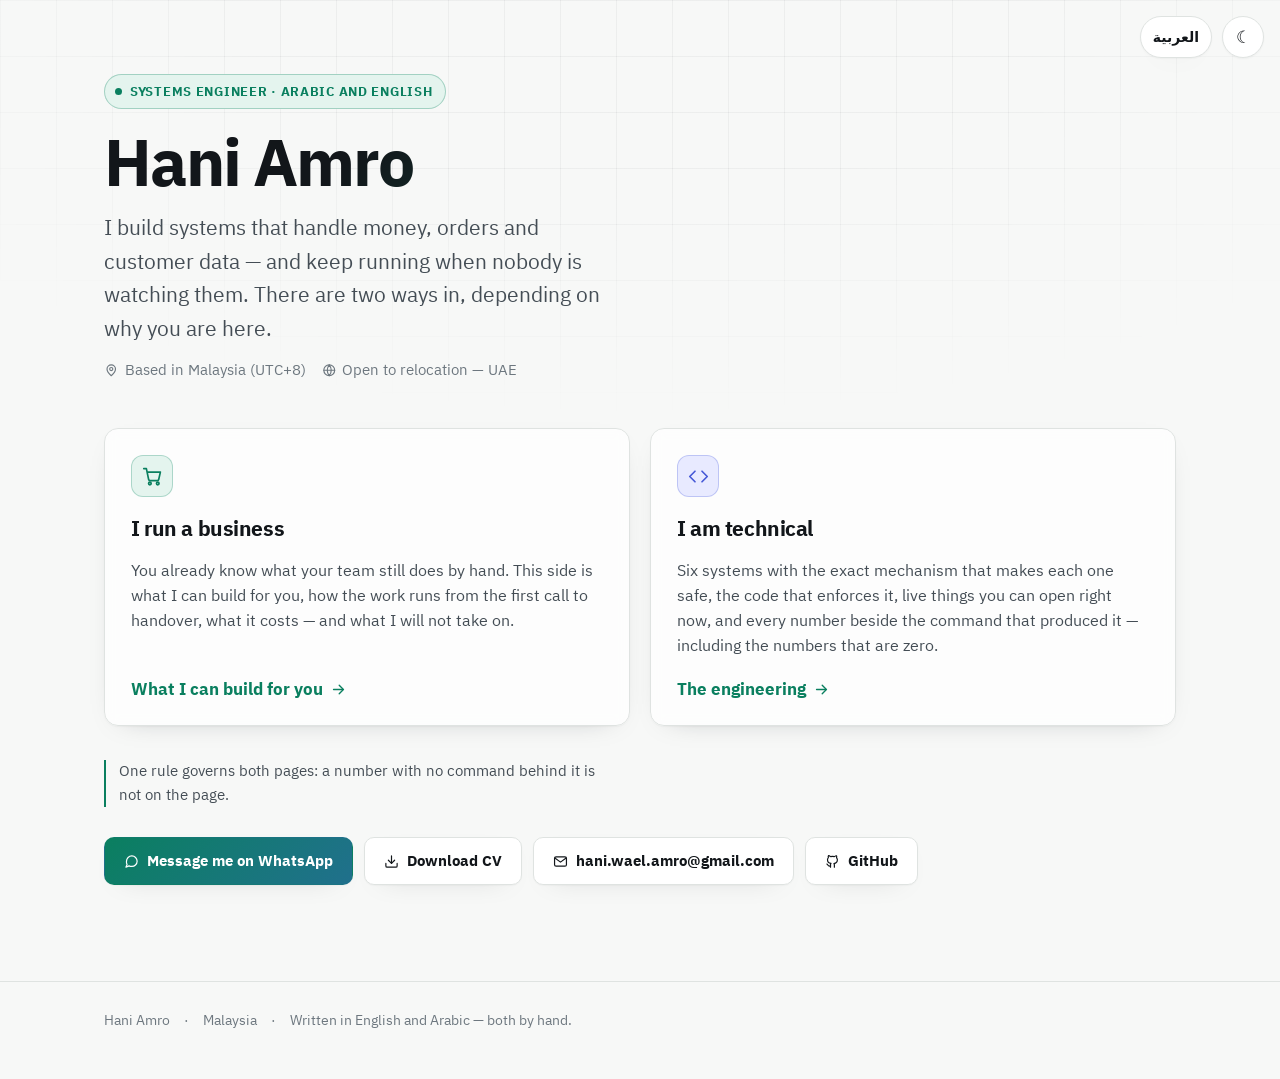
==== commit 0e1483a5: "ستّة مخطّطات — ومراجعٌ عدائي أمسك عيباً في الوحدة المرجعية التي كتبتُها الصفحة صارت ستّ بطاقات، كلٌّ" ====
--- a/index.html
+++ b/index.html
@@ -86,7 +86,7 @@
     <a class="door" href="engineer.html">
       <span class="icon-badge in"><svg class="i" viewBox="0 0 24 24"><use href="#ic-code"/></svg></span>
       <h2 data-i18n="g-d2-h">I am technical</h2>
-      <p data-i18n="g-d2-p">Four systems with the exact mechanism that makes each one safe, the code that
+      <p data-i18n="g-d2-p">Six systems with the exact mechanism that makes each one safe, the code that
         enforces it, live things you can open right now, and every number beside the command that
         produced it &mdash; including the numbers that are zero.</p>
       <span class="door-go"><span data-i18n="g-d2-go">The engineering</span> <svg class="i" viewBox="0 0 24 24"><use href="#ic-arrow"/></svg></span>
--- a/style.css
+++ b/style.css
@@ -859,3 +859,84 @@
 }
 .backbar a:hover { color: var(--accent); text-decoration: underline; }
 :root[dir="rtl"] .backbar .i { transform: scaleX(-1); }
+
+/* ───────────────────── مخطّطات الآليات ──────────────────────────────
+   مفردات ثابتة تشترك فيها المخطّطات الستّة، فتبدو نظاماً واحداً لا ستّة
+   رسوم. ولا لون خارج هذه القائمة: `m-ok` لما صمد، و`m-warn` لما سقط،
+   و`m-dim` لما مضى. اللون هنا معنى لا زينة — يتعلّمه القارئ مرّة. */
+
+.mech {
+  margin: 16px 0 0; padding: 0;
+  border: 1px solid var(--line); border-radius: var(--radius);
+  background: var(--surface-solid); overflow: hidden;
+}
+.mech-head {
+  display: flex; align-items: center; gap: 12px;
+  padding: 10px 14px; border-bottom: 1px solid var(--line);
+  font-size: 14px;
+}
+.mech-head b { font-weight: 620; flex: 1; min-width: 0; }
+.mech-btn {
+  flex: none; padding: 4px 12px; border-radius: 999px;
+  border: 1px solid var(--line-strong); background: var(--surface-solid);
+  color: var(--ink-2); font: inherit; font-size: 12.5px; cursor: pointer;
+}
+.mech-btn:hover { border-color: var(--accent); color: var(--accent); }
+
+.mech-stage { padding: 10px 12px 4px; }
+.mech-stage svg { display: block; width: 100%; height: auto; }
+
+/* شريط الخطوات: القطعة التي يقع فيها العطل تُصبغ بلون التحذير، فيرى القارئ
+   أين انكسر الشيء قبل أن يقرأ الشرح. */
+.mech-bar { display: flex; gap: 3px; padding: 0 14px 10px; }
+.mech-bar i {
+  flex: 1; height: 3px; border-radius: 2px;
+  background: var(--line); transition: background .3s ease;
+}
+.mech-bar i.on { background: var(--accent); }
+.mech-bar i.fails.on { background: var(--amber); }
+
+.mech-cap {
+  margin: 0; padding: 0 14px 14px;
+  color: var(--ink-2); font-size: 14px; line-height: 1.6; min-height: 3.2em;
+}
+.mech-steps {
+  margin: 0; padding: 0 14px 14px; padding-inline-start: 34px;
+  color: var(--ink-2); font-size: 14px; line-height: 1.65;
+}
+
+/* ── مفردات الرسم داخل الـSVG ── */
+/* سمة dir على <svg> لا تحكم نصّه: اتجاه النصّ داخل SVG تحكمه خاصية
+   direction وحدها. وبدونها كان `BEGIN … COMMIT` يُرسَم من اليمين فيخرج عن
+   الإطار ويظهر «MIT»، و`+1000` تنقلب إلى `1000+`، والعلامة ✗ تسبق اسم القيد.
+   والعزل يمنع تسرّب اتجاه الصفحة إلى كل مقطع على حدة. */
+/* الحجم يُورَّث من <svg> لا يُفرَض على <text>.
+
+   والفرق ليس أسلوبياً: قاعدة CSS على العنصر تغلب سمة العرض عليه، فكانت
+   font-size="22" على عدّاد الفرق تُلغى وتُرسَم 11 — أي أن تدرّج الأحجام الذي
+   يقوم عليه المخطّط لم يكن يصل الشاشة أصلاً (قِسته: أربع سمات من خمس مُلغاة).
+   والقيمة الموروثة لا تنافس السمة، فتعود لكل عنصر قيمته. */
+.mech svg {
+  font-family: "IBM Plex Mono", ui-monospace, monospace; font-size: 11px;
+}
+.mech svg text { direction: ltr; unicode-bidi: isolate; }
+.mech svg .m-t   { fill: var(--ink-2); }
+.mech svg .m-tb  { fill: var(--ink); font-weight: 600; }
+.mech svg .m-box { fill: none; stroke: var(--line-strong); stroke-width: 1.2; rx: 5; }
+.mech svg .m-fill{ fill: var(--surface); }
+.mech svg .m-line{ stroke: var(--line-strong); stroke-width: 1.2; fill: none; }
+.mech svg .m-dash{ stroke-dasharray: 4 3; }
+
+/* الحالات الثلاث. الانتقال على الملء والحدّ والشفافية وحدها — لا حركة
+   موضع، لأن العنصر الذي يزحف يُقرأ حدثاً وهو ليس حدثاً. */
+.mech svg .m-ok, .mech svg .m-warn, .mech svg .m-dim, .mech svg .m-hide {
+  transition: fill .35s ease, stroke .35s ease, opacity .35s ease;
+}
+.mech svg .m-ok   { stroke: var(--emerald); }
+.mech svg .m-ok.m-f   { fill: var(--emerald-soft); }
+.mech svg .m-ok text, .mech svg text.m-ok { fill: var(--emerald); stroke: none; }
+.mech svg .m-warn { stroke: var(--amber); }
+.mech svg .m-warn.m-f { fill: var(--amber-soft); }
+.mech svg .m-warn text, .mech svg text.m-warn { fill: var(--amber); stroke: none; }
+.mech svg .m-dim  { opacity: .34; }
+.mech svg .m-hide { opacity: 0; }
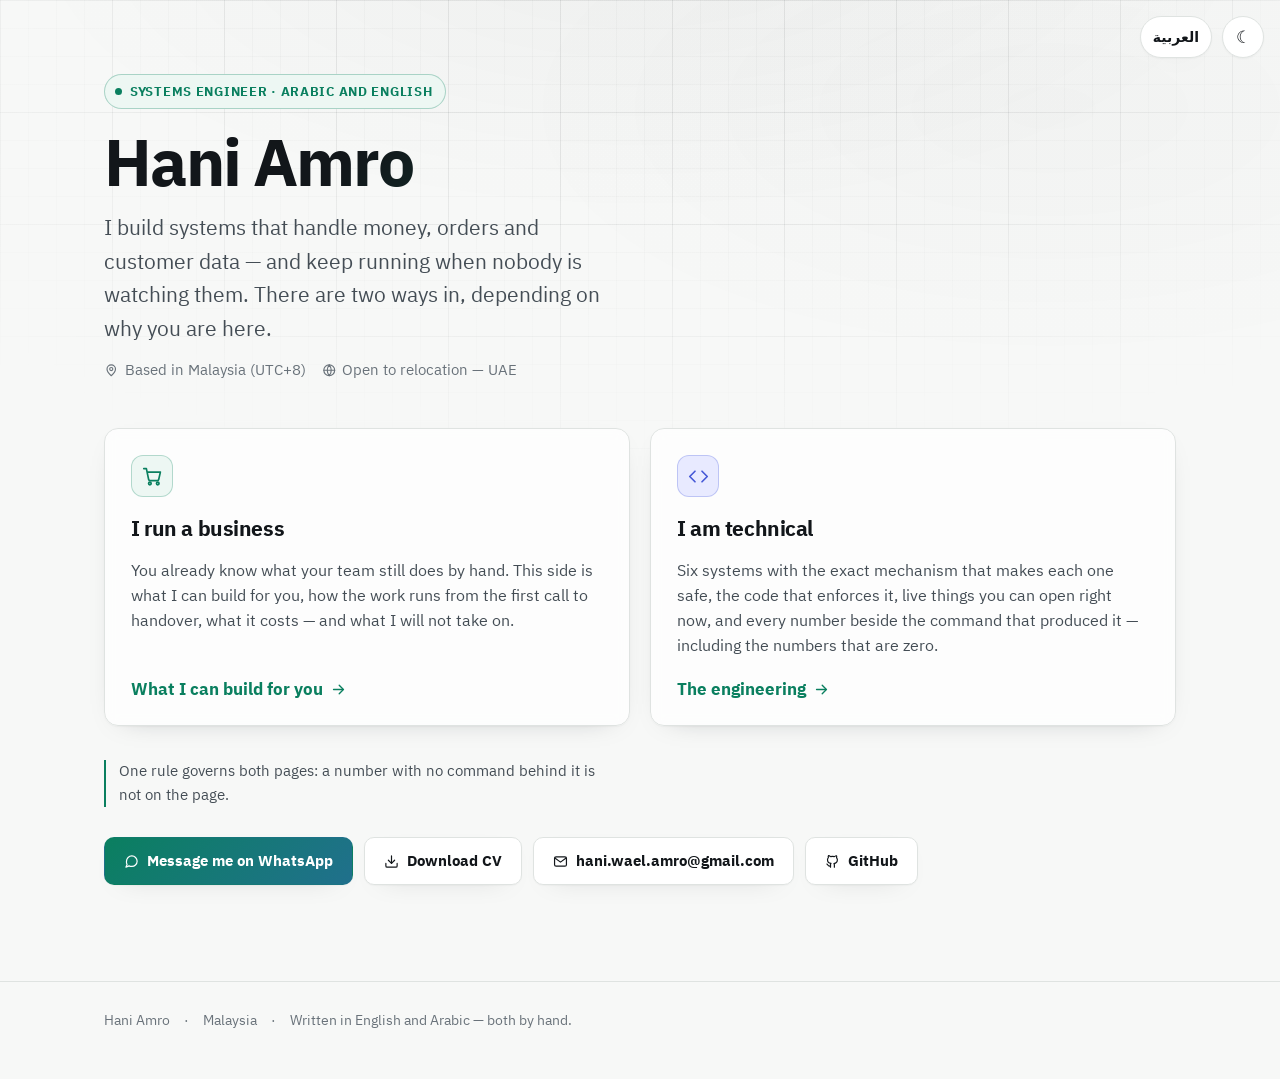
==== commit bee9b06f: "ثلاثة بنود من الخطة: ملكية العمل، ومجسّم الطبقات، والأرضية ## ١) «مبنيّ بالذكاء الاصطناعي، ومملوكٌ ل" ====
--- a/index.html
+++ b/index.html
@@ -49,8 +49,6 @@
     <g id="ic-globe"><circle cx="12" cy="12" r="9"/><path d="M3 12h18M12 3a15 15 0 0 1 0 18 15 15 0 0 1 0-18z"/></g>
   </defs>
 </svg>
-
-<canvas id="aurora" aria-hidden="true"></canvas>
 
 <button id="lang-toggle" type="button" aria-label="Switch to Arabic">العربية</button>
 <button id="theme-toggle" type="button" aria-label="Toggle colour theme">
@@ -126,7 +124,6 @@
 </footer>
 
 <script src="main.js"></script>
-<script src="background.js"></script>
 <script src="i18n.js"></script>
 </body>
 </html>
--- a/style.css
+++ b/style.css
@@ -15,10 +15,14 @@
 
   --ink: #12161a;
   --ink-2: #444d55;
-  --ink-3: #6d777f;
+  /* 4.29:1 على --bg — دون 4.5 التي تشترطها WCAG AA. قُيست بـaxe على
+     الصفحات الثلاث في الوضعين، والتعتيم أصغر ما يبلغ 4.60. */
+  --ink-3: #69727a;
 
   --emerald: #0a7f5f;
-  --emerald-soft: #e4f4ee;
+  /* خلفية الشارة فُتِّحت بدل تغيير --emerald: اللون نفسه يُستعمل في كل
+     مكان، وتعتيمه لإصلاح موضعين يُغيّر الصفحة كلها. 4.38 -> 4.56. */
+  --emerald-soft: #edf7f3;
   --indigo: #4457d6;
   --indigo-soft: #e8eaff;
   --amber: #9a6410;
@@ -27,11 +31,10 @@
   --accent: var(--emerald);
   --accent-ink: #ffffff;
 
-  --aurora-a: #34c79a;
-  --aurora-b: #7f8dff;
-  --aurora-c: #f0bf6b;
-  --aurora-opacity: 0.34;
-  --grid-line: rgba(18, 22, 26, 0.045);
+  --grid-line: rgba(18, 22, 26, 0.055);
+  --grid-fine: rgba(18, 22, 26, 0.022);
+  --ground-hi: rgba(18, 22, 26, 0.038);
+  --ground-lo: rgba(18, 22, 26, 0.022);
 
   --radius: 14px;
   --maxw: 1120px;
@@ -57,11 +60,10 @@
   --amber-soft: #2b2214;
   --accent: var(--emerald);
   --accent-ink: #07120e;
-  --aurora-a: #1f9c78;
-  --aurora-b: #4a58c8;
-  --aurora-c: #b5822f;
-  --aurora-opacity: 0.50;
-  --grid-line: rgba(237, 241, 244, 0.05);
+  --grid-line: rgba(237, 241, 244, 0.062);
+  --grid-fine: rgba(237, 241, 244, 0.026);
+  --ground-hi: rgba(237, 241, 244, 0.05);
+  --ground-lo: rgba(237, 241, 244, 0.028);
   --shadow: 0 1px 2px rgba(0, 0, 0, 0.4), 0 10px 34px -22px rgba(0, 0, 0, 0.9);
   --shadow-lift: 0 20px 56px -24px rgba(67, 214, 163, 0.35);
 }
@@ -85,11 +87,10 @@
     --amber-soft: #2b2214;
     --accent: var(--emerald);
     --accent-ink: #07120e;
-    --aurora-a: #1f9c78;
-    --aurora-b: #4a58c8;
-    --aurora-c: #b5822f;
-    --aurora-opacity: 0.50;
-    --grid-line: rgba(237, 241, 244, 0.05);
+    --grid-line: rgba(237, 241, 244, 0.062);
+    --grid-fine: rgba(237, 241, 244, 0.026);
+    --ground-hi: rgba(237, 241, 244, 0.05);
+    --ground-lo: rgba(237, 241, 244, 0.028);
     --shadow: 0 1px 2px rgba(0, 0, 0, 0.4), 0 10px 34px -22px rgba(0, 0, 0, 0.9);
     --shadow-lift: 0 20px 56px -24px rgba(67, 214, 163, 0.35);
   }
@@ -116,20 +117,19 @@
   position: relative;
 }
 
-/* ---------- living backdrop ---------- */
-#aurora {
-  position: fixed;
-  inset: 0;
-  width: 100%;
-  height: 100%;
-  z-index: -2;
-  opacity: var(--aurora-opacity);
-  filter: blur(78px) saturate(135%);
-  transform: translateZ(0);      /* own compositor layer: never repaints the document */
-  pointer-events: none;
-}
-
-/* Depth grid over the light fields. Two gradients, no image request. */
+/* ---------- الأرضية ---------- */
+
+/* الأرضية: ورق قياس، لا حقول ضوء.
+ *
+ * قبلها كانت لوحةُ aurora ترسم بقعاً خضراء ونيلية وكهرمانية على الصفحة كلها.
+ * وهي مكتوبة جيداً — ربع دقّة العرض مع تمويه، ثلاثون إطاراً — لكن الاعتراض
+ * عليها ليس أداءً بل **معنى**: هذا الموقع يستعمل الأخضر لما صمد والكهرماني
+ * لما لم يصمد، وخلفيةٌ تسكب اللونين نفسيهما في كل مكان تُضعف قراءة الإشارة.
+ * وهي أيضاً العنصر الوحيد على صفحةٍ حجّتها أن لا شيء بلا مبرَّر — لا تعني شيئاً.
+ *
+ * وشبكةٌ ثابتة تعني: قياس. ولا تتحرّك، لأن الحركة على هذه الصفحة محجوزة
+ * لما يحمل معلومة — مخطّطات الآليات وحدها.
+ */
 body::before {
   content: "";
   position: fixed;
@@ -138,10 +138,25 @@
   pointer-events: none;
   background-image:
     linear-gradient(var(--grid-line) 1px, transparent 1px),
-    linear-gradient(90deg, var(--grid-line) 1px, transparent 1px);
-  background-size: 56px 56px;
-  mask-image: radial-gradient(ellipse 90% 60% at 50% 0%, #000 35%, transparent 78%);
-  -webkit-mask-image: radial-gradient(ellipse 90% 60% at 50% 0%, #000 35%, transparent 78%);
+    linear-gradient(90deg, var(--grid-line) 1px, transparent 1px),
+    /* شبكة أدقّ داخل كل مربّع — كورق الهندسة، تُعطي عمقاً بلا لون */
+    linear-gradient(var(--grid-fine) 1px, transparent 1px),
+    linear-gradient(90deg, var(--grid-fine) 1px, transparent 1px);
+  background-size: 112px 112px, 112px 112px, 28px 28px, 28px 28px;
+  mask-image: radial-gradient(ellipse 92% 68% at 50% 0%, #000 30%, transparent 82%);
+  -webkit-mask-image: radial-gradient(ellipse 92% 68% at 50% 0%, #000 30%, transparent 82%);
+}
+
+/* حَجْمٌ محايد يمنع الورق من أن يكون مسطّحاً — بلا لون يخصّ شيئاً. */
+body::after {
+  content: "";
+  position: fixed;
+  inset: 0;
+  z-index: -2;
+  pointer-events: none;
+  background:
+    radial-gradient(ellipse 70% 46% at 50% -8%, var(--ground-hi), transparent 70%),
+    radial-gradient(ellipse 60% 40% at 82% 12%, var(--ground-lo), transparent 72%);
 }
 
 .wrap { max-width: var(--maxw); margin: 0 auto; padding: 0 24px; }
@@ -517,7 +532,10 @@
   .hero-grid { grid-template-columns: 1fr; gap: 22px; }
   .hero-copy .cta { margin-bottom: 4px; }
   #pipeline { height: 215px; }
-  .hero-viz figcaption { display: none; }
+  /* التعليق القديم كان شرحاً لرسمٍ زخرفي، فأُخفي على الشاشات الضيّقة.
+     أما تعليق مجسّم الطبقات فهو المحتوى نفسه — اسم الطبقة وما تفرضه —
+     وإخفاؤه يترك المجسّم أربع مستطيلات بلا معنى. */
+  .hero-viz > figcaption:not(.stack3d-note) { display: none; }
 }
 
 @media (max-width: 600px) {
@@ -940,3 +958,118 @@
 .mech svg .m-warn text, .mech svg text.m-warn { fill: var(--amber); stroke: none; }
 .mech svg .m-dim  { opacity: .34; }
 .mech svg .m-hide { opacity: 0; }
+
+/* ───────────────── ملكية العمل: لي / للنموذج ────────────────────────
+   السؤال الذي يقرّر المقابلة هو «قدّيش من هذا كتبتَه إنت؟»، وجوابه لا يكون
+   جملةً دفاعية بل قسمةً معلَنة: هذا قراري وهذا تنفيذه. ولذلك يظهر الفرق في
+   الشكل لا في النصّ وحده — «لي» بلون ما صمد، و«للنموذج» بلون الحياد. */
+
+.own-grid {
+  display: grid; gap: 14px; margin-top: 20px;
+  grid-template-columns: repeat(auto-fit, minmax(250px, 1fr));
+}
+.own {
+  padding: 16px 18px; border: 1px solid var(--line); border-radius: var(--radius);
+  background: var(--surface-solid);
+}
+.own h4 {
+  margin: 0 0 10px; font-size: 1rem; letter-spacing: -0.012em;
+}
+.own p { margin: 0 0 9px; font-size: 14.5px; line-height: 1.6; color: var(--ink-2); }
+.own p:last-child { margin-bottom: 0; }
+.own b {
+  display: block; margin-bottom: 2px;
+  font-size: 11px; letter-spacing: 0.07em; text-transform: uppercase;
+}
+:root[dir="rtl"] .own b { letter-spacing: 0; text-transform: none; font-size: 12.5px; }
+.own-mine  b { color: var(--emerald); }
+.own-model b { color: var(--ink-3); }
+/* الحدّ الجانبي يجعل القسمة مقروءةً بالمسح لا بالقراءة. */
+.own-mine  { padding-inline-start: 10px; border-inline-start: 2px solid var(--emerald); }
+.own-model { padding-inline-start: 10px; border-inline-start: 2px solid var(--line-strong); }
+
+/* جواب السبورة: مطويّ لأنه طويل ومحدَّد، ومفتوح لمن يسأله — وهو يُسأل. */
+.wb { margin-top: 20px; border-top: 1px solid var(--line); padding-top: 14px; }
+.wb summary {
+  cursor: pointer; font-weight: 620; color: var(--ink);
+  list-style: none; display: flex; align-items: center; gap: 8px;
+}
+.wb summary::-webkit-details-marker { display: none; }
+.wb summary::before {
+  content: "+"; flex: none;
+  width: 18px; height: 18px; border-radius: 50%;
+  border: 1px solid var(--line-strong); color: var(--ink-3);
+  font-size: 13px; line-height: 16px; text-align: center;
+}
+.wb[open] summary::before { content: "−"; border-color: var(--accent); color: var(--accent); }
+.wb summary:hover { color: var(--accent); }
+.wb p {
+  margin: 12px 0 0; color: var(--ink-2); font-size: 15px; line-height: 1.72;
+  max-width: 72ch;
+}
+
+/* ───────────────── مجسّم الطبقات: القيد في القاع ────────────────────
+   أربع شرائح، الأعمق أوطأ وأبعد. والمختارة ابتداءً هي القاع — لأنها الجواب
+   لا مكافأةٌ لمن يستكشف. وثلاثيّة الأبعاد هنا معنى لا زينة: العمق هو
+   المسافة التي لا يستطيع مسارٌ جديد أن يتخطّاها. */
+
+.stack3d { margin: 0; display: flex; flex-direction: column; gap: 14px; }
+.stack3d-scene {
+  position: relative; height: 268px;
+  /* منظورٌ قريب وعينٌ أعلى: ننظر إلى الرصّة من فوق، فتُقرأ المسافة بين
+     الطبقات مسافةً لا مجرّد إزاحة. */
+  perspective: 620px; perspective-origin: 50% 26%;
+  display: flex; align-items: center; justify-content: center;
+}
+.slab {
+  position: absolute; width: min(300px, 76%); height: 64px;
+  border: 1px solid var(--line-strong); border-radius: 10px;
+  background: var(--surface-solid); color: var(--ink-2);
+  font: inherit; font-size: 13.5px; font-weight: 600; cursor: pointer;
+  display: flex; align-items: center; justify-content: center;
+  /* الأعمق أوطأ وأبعد وأصغر. التصاغر هو ما يجعل البُعد بُعداً لا هبوطاً. */
+  transform:
+    rotateX(46deg)
+    translateY(calc(var(--i) * 52px - 78px))
+    translateZ(calc(var(--i) * -30px))
+    scale(calc(1 - var(--i) * 0.035));
+  transition: transform .28s ease, border-color .2s ease,
+              background .2s ease, color .2s ease, box-shadow .28s ease;
+  box-shadow: 0 10px 22px -14px rgba(16, 24, 32, .5);
+}
+/* النصّ يعود موازياً للشاشة: العمق في الشريحة، والقراءة لا تُضحّى به —
+   ومحرّك نصّ مائل يقتل العربية قبل غيرها. */
+.slab span { transform: rotateX(-46deg); display: block; white-space: nowrap; }
+.slab:hover, .slab.on { border-color: var(--accent); color: var(--ink); }
+.slab.on {
+  transform:
+    rotateX(46deg)
+    translateY(calc(var(--i) * 52px - 92px))
+    translateZ(calc(var(--i) * -30px + 16px))
+    scale(calc(1 - var(--i) * 0.035));
+  box-shadow: 0 16px 30px -16px rgba(16, 24, 32, .55);
+}
+.slab-guard {
+  border-color: var(--accent); color: var(--emerald);
+  background: var(--emerald-soft);
+  box-shadow: 0 14px 30px -16px var(--accent);
+}
+.slab:focus-visible { outline: 2px solid var(--accent); outline-offset: 3px; }
+
+.stack3d-note { display: flex; flex-direction: column; gap: 4px; min-height: 5.4em; }
+.stack3d-note b { font-size: 15px; color: var(--ink); }
+.stack3d-enforces { color: var(--ink-2); font-size: 14px; line-height: 1.55; }
+.stack3d-guard {
+  align-self: flex-start; margin-top: 2px;
+  padding: 2px 9px; border-radius: 999px;
+  background: var(--emerald-soft); color: var(--emerald);
+  font-size: 11.5px; font-weight: 640;
+}
+.stack3d-hint { color: var(--ink-3); font-size: 12.5px; }
+
+@media (prefers-reduced-motion: reduce) {
+  /* بلا حركة تبقى القسمة مقروءة: العمق يصير إزاحةً ثابتة لا دورانًا. */
+  .slab { transition: none; transform: translateY(calc(var(--i) * 58px - 84px)); }
+  .slab span { transform: none; }
+  .slab.on { transform: translateY(calc(var(--i) * 58px - 84px)); }
+}
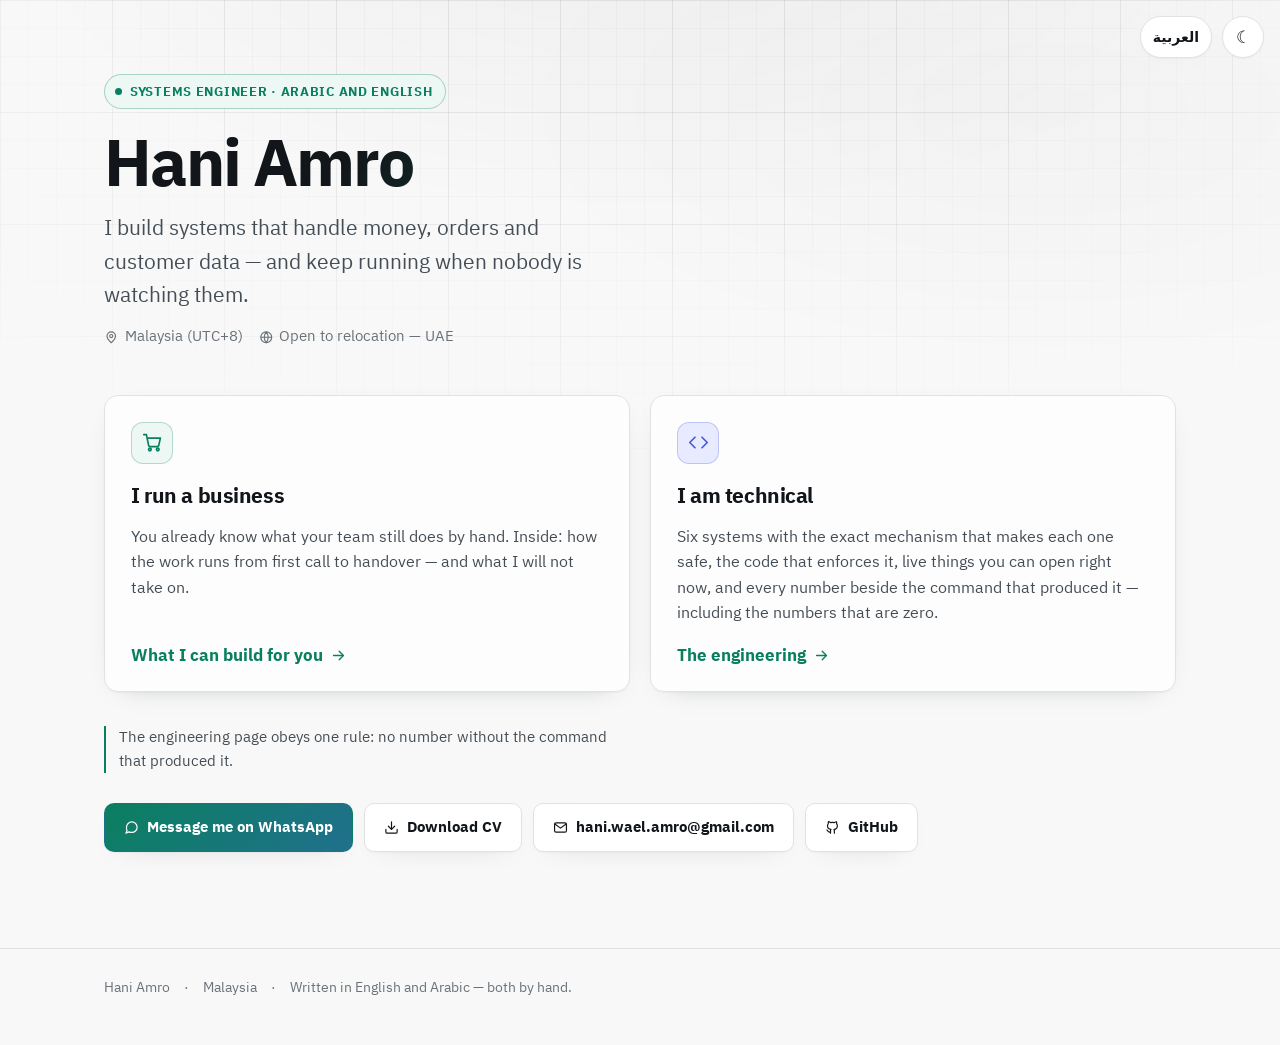
==== commit b7ef2082: "نقدٌ قسماً قسماً: وعودٌ مكسورة، وتكرار، وفصحى، ومقاسات **وعودٌ لا تصمد.** البوّابة كانت تقول إن قاعد" ====
--- a/index.html
+++ b/index.html
@@ -62,10 +62,10 @@
     <h1 data-i18n="h1">Hani Amro</h1>
     <p class="lede" data-i18n="g-lede">
       I build systems that handle money, orders and customer data &mdash; and keep running when
-      nobody is watching them. There are two ways in, depending on why you are here.
+      nobody is watching them.
     </p>
     <p class="where">
-      <span><svg class="i" viewBox="0 0 24 24"><use href="#ic-pin"/></svg> <span data-i18n="loc">Based in Malaysia (UTC+8)</span></span>
+      <span><svg class="i" viewBox="0 0 24 24"><use href="#ic-pin"/></svg> <span data-i18n="loc">Malaysia (UTC+8)</span></span>
       <span><svg class="i" viewBox="0 0 24 24"><use href="#ic-globe"/></svg> <span data-i18n="open">Open to relocation &mdash; UAE</span></span>
     </p>
   </header>
@@ -75,9 +75,8 @@
     <a class="door" href="build.html">
       <span class="icon-badge em"><svg class="i" viewBox="0 0 24 24"><use href="#ic-cart"/></svg></span>
       <h2 data-i18n="g-d1-h">I run a business</h2>
-      <p data-i18n="g-d1-p">You already know what your team still does by hand. This side is what I can
-        build for you, how the work runs from the first call to handover, what it costs &mdash; and
-        what I will not take on.</p>
+      <p data-i18n="g-d1-p">You already know what your team still does by hand. Inside: how the work
+        runs from first call to handover &mdash; and what I will not take on.</p>
       <span class="door-go"><span data-i18n="g-d1-go">What I can build for you</span> <svg class="i" viewBox="0 0 24 24"><use href="#ic-arrow"/></svg></span>
     </a>
 
@@ -93,7 +92,7 @@
   </div>
 
   <p class="gate-rule" data-i18n="g-rule">
-    One rule governs both pages: a number with no command behind it is not on the page.
+    The engineering page obeys one rule: no number without the command that produced it.
   </p>
 
   <p class="cta gate-cta">
--- a/style.css
+++ b/style.css
@@ -484,9 +484,13 @@
 [data-reveal] > .specs > div,
 [data-reveal] > .cta,
 [data-reveal] > p {
-  opacity: 0;
-  transform: translate3d(0, 20px, 0);
-  transition: opacity 0.55s ease, transform 0.55s cubic-bezier(0.2, 0.7, 0.25, 1);
+  /* الكشف بالإزاحة وحدها، بلا شفافية.
+     عنصرٌ في منتصف التلاشي يعطي لوناً ممزوجاً ليس لوناً على الصفحة، فيقرؤه
+     كل فاحص وصولية إخفاقَ تباين. قِسته: Lighthouse أعطى الصفحة a11y 0.96
+     في واحدة من كل خمس تشغيلات — إخفاقٌ وهمي، لكنه يظهر لمن يفحص من خارجي.
+     والإزاحة وحدها كشفٌ كافٍ، ولا تُنتج لوناً وسيطاً أبداً. */
+  transform: translate3d(0, 22px, 0);
+  transition: transform 0.55s cubic-bezier(0.2, 0.7, 0.25, 1);
 }
 [data-reveal].in > .sec-head,
 [data-reveal].in > .section-lede,
@@ -495,7 +499,7 @@
 [data-reveal].in > .specs > div,
 [data-reveal].in > .cta,
 [data-reveal].in > p {
-  opacity: 1; transform: none;
+  transform: none;
 }
 [data-reveal].in > .counters > li:nth-child(1),
 [data-reveal].in > .specs > div:nth-child(1) { transition-delay: 0.00s; }
@@ -832,7 +836,7 @@
 
 .doors {
   display: grid; gap: 20px; margin: 46px 0 0;
-  grid-template-columns: repeat(auto-fit, minmax(300px, 1fr));
+  grid-template-columns: repeat(auto-fit, minmax(min(300px, 100%), 1fr));
 }
 
 .door {
@@ -966,7 +970,7 @@
 
 .own-grid {
   display: grid; gap: 14px; margin-top: 20px;
-  grid-template-columns: repeat(auto-fit, minmax(250px, 1fr));
+  grid-template-columns: repeat(auto-fit, minmax(min(250px, 100%), 1fr));
 }
 .own {
   padding: 16px 18px; border: 1px solid var(--line); border-radius: var(--radius);
@@ -1073,3 +1077,219 @@
   .slab span { transform: none; }
   .slab.on { transform: translateY(calc(var(--i) * 58px - 84px)); }
 }
+
+/* ───────────── «الصفر الصامت»: حقلُ قيمٍ وفيه عطل ───────────────────
+   العمق هنا مقدارُ ما دُفن فيه العطل، لا زخرفة. والكثافة هي ما يبيع البُعد
+   الثالث في CSS — ثمانية وأربعون عنصراً على مدى z واسع، بحجمٍ وشفافيةٍ
+   يتدرّجان مع البُعد. */
+
+.sz { margin: 0; display: flex; flex-direction: column; gap: 12px; }
+
+.sz-stage {
+  position: relative; height: 300px; overflow: hidden;
+  perspective: 760px; perspective-origin: 50% 48%;
+  border-radius: var(--radius);
+  /* حافّة تُذيب الأرقام عند الأطراف بدل أن تقصّها — القصّ يجعل الحقل صندوقاً،
+     والذوبان يجعله مدى. */
+  mask-image: radial-gradient(ellipse 78% 78% at 50% 50%, #000 52%, transparent 96%);
+  -webkit-mask-image: radial-gradient(ellipse 78% 78% at 50% 50%, #000 52%, transparent 96%);
+}
+.sz-field {
+  position: absolute; inset: 0;
+  transform-style: preserve-3d;
+  transition: transform .5s cubic-bezier(.2, .7, .3, 1);
+  will-change: transform;
+}
+.sz-cell {
+  position: absolute; top: 50%; left: 50%;
+  font-family: "IBM Plex Mono", ui-monospace, monospace;
+  font-size: var(--fs); font-style: normal; font-variant-numeric: tabular-nums;
+  /* لونٌ واحد ثابت يمرّ 4.5:1 لكل خلية. البُعد يُحمَل بالحجم والتمويه —
+     فلا خليةَ ضعيفةَ التباين، ولا استثناء في بوابة الوصولية يُدافَع عنه. */
+  color: var(--ink-3);
+  filter: blur(var(--bl));
+  white-space: nowrap;
+  transform: translate3d(calc(var(--x) - 50%), calc(var(--y) - 50%), var(--z));
+  transition: color .55s ease, filter .55s ease;
+}
+
+/* العطل في وضع الصمت: صفرٌ لا يميّزه شيء، في العمق، بين جيرانه. */
+.sz-bad {
+  color: var(--ink-2);
+  transition: transform .7s cubic-bezier(.2, .8, .25, 1), opacity .5s ease,
+              color .5s ease, background .5s ease, box-shadow .5s ease;
+  padding: 3px 10px; border-radius: 7px;
+  background: transparent; box-shadow: 0 0 0 0 transparent;
+}
+
+/* عالي الصوت: العطل يخرج إلى المقدّمة، وكلُّ ما عداه يغور. */
+/* في «عالي الصوت» يغور الحقل بالخروج عن البؤرة لا بالبهتان — للسبب نفسه. */
+.sz.is-loud .sz-cell { filter: blur(calc(var(--bl) + 2.6px)); }
+.sz.is-loud .sz-bad {
+  filter: none;
+  transform: translate3d(-50%, -50%, 96px);
+  color: var(--amber); font-weight: 700; font-size: 19px;
+  background: var(--amber-soft);
+  box-shadow: 0 0 0 1.5px var(--amber), 0 18px 34px -18px var(--amber);
+}
+.sz.is-loud .sz-bad::before { content: "⚠ "; font-size: 15px; }
+
+/* المفتاح */
+.sz-switch { display: flex; }
+.sz-btn {
+  display: inline-flex; align-items: center; gap: 9px;
+  padding: 5px 12px; border-radius: 999px;
+  border: 1px solid var(--line-strong); background: var(--surface-solid);
+  font: inherit; font-size: 12.5px; cursor: pointer; color: var(--ink-3);
+}
+.sz-btn:hover { border-color: var(--accent); }
+.sz-btn:focus-visible { outline: 2px solid var(--accent); outline-offset: 3px; }
+.sz-track {
+  position: relative; flex: none; width: 32px; height: 17px;
+  border-radius: 999px; background: var(--line);
+  transition: background .3s ease;
+}
+.sz-track::after {
+  content: ""; position: absolute; top: 2px; inset-inline-start: 2px;
+  width: 13px; height: 13px; border-radius: 50%;
+  background: var(--surface-solid);
+  box-shadow: 0 1px 3px rgba(0, 0, 0, .28);
+  transition: transform .3s cubic-bezier(.3, .8, .3, 1);
+}
+.sz.is-loud .sz-track { background: var(--amber); }
+.sz.is-loud .sz-track::after { transform: translateX(15px); }
+:root[dir="rtl"] .sz.is-loud .sz-track::after { transform: translateX(-15px); }
+.sz-lbl { transition: color .3s ease; }
+.sz-lbl-s { color: var(--ink); font-weight: 620; }
+.sz.is-loud .sz-lbl-s { color: var(--ink-3); font-weight: 400; }
+.sz.is-loud .sz-lbl-l { color: var(--amber); font-weight: 620; }
+
+.sz-cap { margin: 0; color: var(--ink-2); font-size: 14px; line-height: 1.6; min-height: 4.4em; }
+.sz-both {
+  margin: 0; padding-inline-start: 11px;
+  border-inline-start: 2px solid var(--amber);
+  color: var(--ink); font-size: 14px; font-weight: 600;
+}
+
+@media (prefers-reduced-motion: reduce) {
+  .sz-field, .sz-cell, .sz-bad, .sz-track::after { transition: none; }
+}
+
+/* ───────────── أرقام المشروع، داخل بطاقته ──────────────────────────
+   كانت في شريطٍ عامّ فوق المشاريع، فيقرأ الزائر أرقاماً لمشاريع لم يسمع بها
+   بعد. ورقمٌ بلا مرجع ليس دليلاً بل ضجيجاً. الآن كلٌّ في بطاقته، ومعه
+   الأمر الذي أنتجه على بُعد ضغطة — فالادّعاء «كل رقم وراه أمر» صار شيئاً
+   يُجرَّب لا جملةً تُقرأ. */
+
+.metrics {
+  list-style: none; margin: 4px 0 14px; padding: 0;
+  display: grid; gap: 10px;
+  grid-template-columns: repeat(auto-fit, minmax(min(140px, 100%), 1fr));
+  border-top: 1px solid var(--line); padding-top: 13px;
+}
+.metrics li { min-width: 0; }
+.metrics b {
+  display: block; font-size: 1.5rem; font-weight: 700;
+  letter-spacing: -0.02em; color: var(--ink);
+  font-variant-numeric: tabular-nums; line-height: 1.1;
+}
+.metrics > li > span {
+  display: block; margin-top: 3px;
+  color: var(--ink-3); font-size: 12.5px; line-height: 1.45;
+}
+.metrics details { margin-top: 5px; }
+.metrics summary {
+  display: inline-block; cursor: pointer; list-style: none;
+  color: var(--accent); font-size: 11.5px; font-weight: 620;
+  border-bottom: 1px dashed currentColor; line-height: 1.3;
+}
+.metrics summary::-webkit-details-marker { display: none; }
+.metrics summary:hover { border-bottom-style: solid; }
+.metrics code {
+  display: block; margin-top: 7px; padding: 7px 9px;
+  background: var(--surface); border: 1px solid var(--line);
+  border-radius: 7px;
+  font-family: "IBM Plex Mono", ui-monospace, monospace;
+  font-size: 11.5px; line-height: 1.5; color: var(--ink-2);
+  white-space: pre-wrap; word-break: break-word;
+  /* الأمر ينُسخ ويُشغَّل، فلا ينقلب مع اتجاه الصفحة. */
+  direction: ltr; text-align: start; unicode-bidi: isolate;
+}
+
+/* الأمر المفتوح يأخذ عرض البطاقة: سطرٌ يُنسخ ويُشغَّل لا يُقرأ في عمودٍ
+   بعرض أربعين حرفاً. والرقم يبقى فوقه، فلا يفقد القارئ ما يخصّه الأمر. */
+.metrics li:has(details[open]) { grid-column: 1 / -1; }
+
+/* ════════════ إصلاحات مقيسة من تدقيق الريسبونسف ════════════════════ */
+
+/* ١) الزرّان الثابتان كانا يغطّيان النصّ على الموبايل.
+   مقيس: عند 320px يأخذان 116.6px من عمود نصّه 272px — أي 40٪ منه — وعلى
+   الصفحة التقنية كان النصّ مغطّى في 9 من 11 موضع تمرير. لا يوجد هامش حرّ
+   يطفوان فيه على شاشة بهذا العرض، فيكفّان عن الطفو ويمرّان مع الصفحة. */
+@media (max-width: 900px) {
+  #lang-toggle, #theme-toggle { position: absolute; }
+}
+
+/* ٢) البطاقتان كانتا تُقصّان عند 320px.
+   مقيس: مسار الشبكة 300px في عمود 272px، فـ4px من كل بطاقة خارج الشاشة —
+   مقصوصة لا قابلة للتمرير، فلا يمسكها فحصُ scrollWidth على المستند.
+   وmin() تمنع المسار من أن يتجاوز حاويته أصلاً. */
+
+/* ٣) القفزة إلى قسمٍ كانت تُنزل عنوانه تحت الزرَّين. */
+section[id] { scroll-margin-top: 76px; }
+
+/* ٤) قائمة الحدود كانت بلا سقف عرض: 121 حرفاً في السطر عند 1280 فأعلى،
+   بينما الفقرة المجاورة لها سقفٌ عند 70ch. */
+.facts { max-width: 70ch; }
+
+/* ٥) نطاق التابلت 601–907px: البطاقة عمودٌ كامل، فيصير النصّ 720–852px.
+   السقف يحدّ القياس أينما اتّسع العمود، ولا يمسّ الشبكة. */
+.card p, .card .note, .card dd, .principle p { max-width: 68ch; }
+
+/* ٦) زرّ «المصدر» كان 15.9px ارتفاعاً × 18 موضعاً — دون حدّ WCAG 2.5.5،
+   وهو الزرّ الذي يحمل ادّعاء «كل رقم يُري شغله» كلّه. الهدف يكبر بلا أن
+   يتحرّك الخطّ المتقطّع تحته. */
+.metrics summary { position: relative; }
+.metrics summary::after { content: ""; position: absolute; inset: -13px -10px; }
+
+/* ٧) فتح «المصدر» كان يضغط الرقمين الآخرين: مقيس 240px ← 140px، لأن
+   grid-column: 1/-1 يُبطل طيّ auto-fit للمسارات الفارغة. عددٌ ثابت للمسارات
+   يجعل التمدّد مستقرّاً. */
+.metrics { grid-template-columns: repeat(3, minmax(0, 1fr)); }
+@media (max-width: 600px) { .metrics { grid-template-columns: 1fr; } }
+
+/* ٨) أهدافُ لمسٍ حقيقية على الموبايل: الارتفاع هنا كان ارتفاع السطر وحده. */
+.backbar a, .quiet { padding-block: 9px; }
+.backbar { padding: 9px 24px 0; }
+
+/* ٩) الأزرار تنتهي عند قاع البطاقة، فتتحاذى عبر الصفّ. */
+.card { display: flex; flex-direction: column; }
+.card > .cta:last-child { margin-top: auto; }
+
+/* ١٠) المخطّطات الستّة كانت غير مقروءة على الموبايل — وهي جهاز الإثبات
+   المركزي في الصفحة. مقيس: حجم الخطّ المرسوم 3.27px عند 320، و3.92 عند 360،
+   و4.41 عند 390، و4.81 عند 414؛ مقروءة عند عرضين فقط من عشرة.
+   فلا يُصغَّر الرسم تحت مقاسه الأصلي: يبقى 520px ويُمرَّر أفقياً داخل إطاره.
+   والتمرير داخل حاوية ليس تمريراً للصفحة — والتعليق تحته يحمل المعنى كاملاً
+   لمن لا يمرّر أصلاً، فلا يفقد شيئاً. */
+/* والبطاقة التي تحمل مخطّطاً تأخذ عرض الصفّ كلّه.
+   مقيس: في شبكة العمودين لا ينال الرسم إلا 454px، فيُرسَم خطّه 9.2px — على
+   حدّ القراءة. وبعرض الصفّ ينال 950px فيصير 19px. والمخطّطات هي جهاز
+   الإثبات المركزي في هذه الصفحة، فالعرض لها لا للفراغ حولها. والنثر داخلها
+   محدود بـ68ch أصلاً، فلا يتمدّد السطر مع البطاقة. */
+.grid.pair > .card:has([data-mechanism]) { grid-column: 1 / -1; }
+
+.mech-stage { overflow-x: auto; -webkit-overflow-scrolling: touch; }
+.mech-stage svg { min-width: 520px; }
+@media (max-width: 620px) {
+  .mech-stage { padding-inline: 0; }
+  /* حافّةٌ تُشير إلى أن ما بعدها يُمرَّر، بدل أن يبدو الرسم مقطوعاً. */
+  .mech-stage { mask-image: linear-gradient(to left, transparent 0, #000 14px); }
+  :root[dir="rtl"] .mech-stage { mask-image: linear-gradient(to right, transparent 0, #000 14px); }
+}
+
+/* ١١) التعليق كان يقفز مع كل خطوة فتتزحزح الصفحة تحت القارئ.
+   مقيس على الموبايل: أربعة ارتفاعات مختلفة أثناء التشغيل الآلي للمخطّط
+   الواحد، وmin-height كان مضبوطاً على بطاقة عريضة. يُحجَز الأسوأ لكل مقاس. */
+@media (max-width: 640px) { .mech-cap { min-height: 9.6em; } .sz-cap { min-height: 6.4em; } }
+@media (min-width: 641px) and (max-width: 1099px) { .mech-cap { min-height: 5.6em; } .sz-cap { min-height: 4.8em; } }
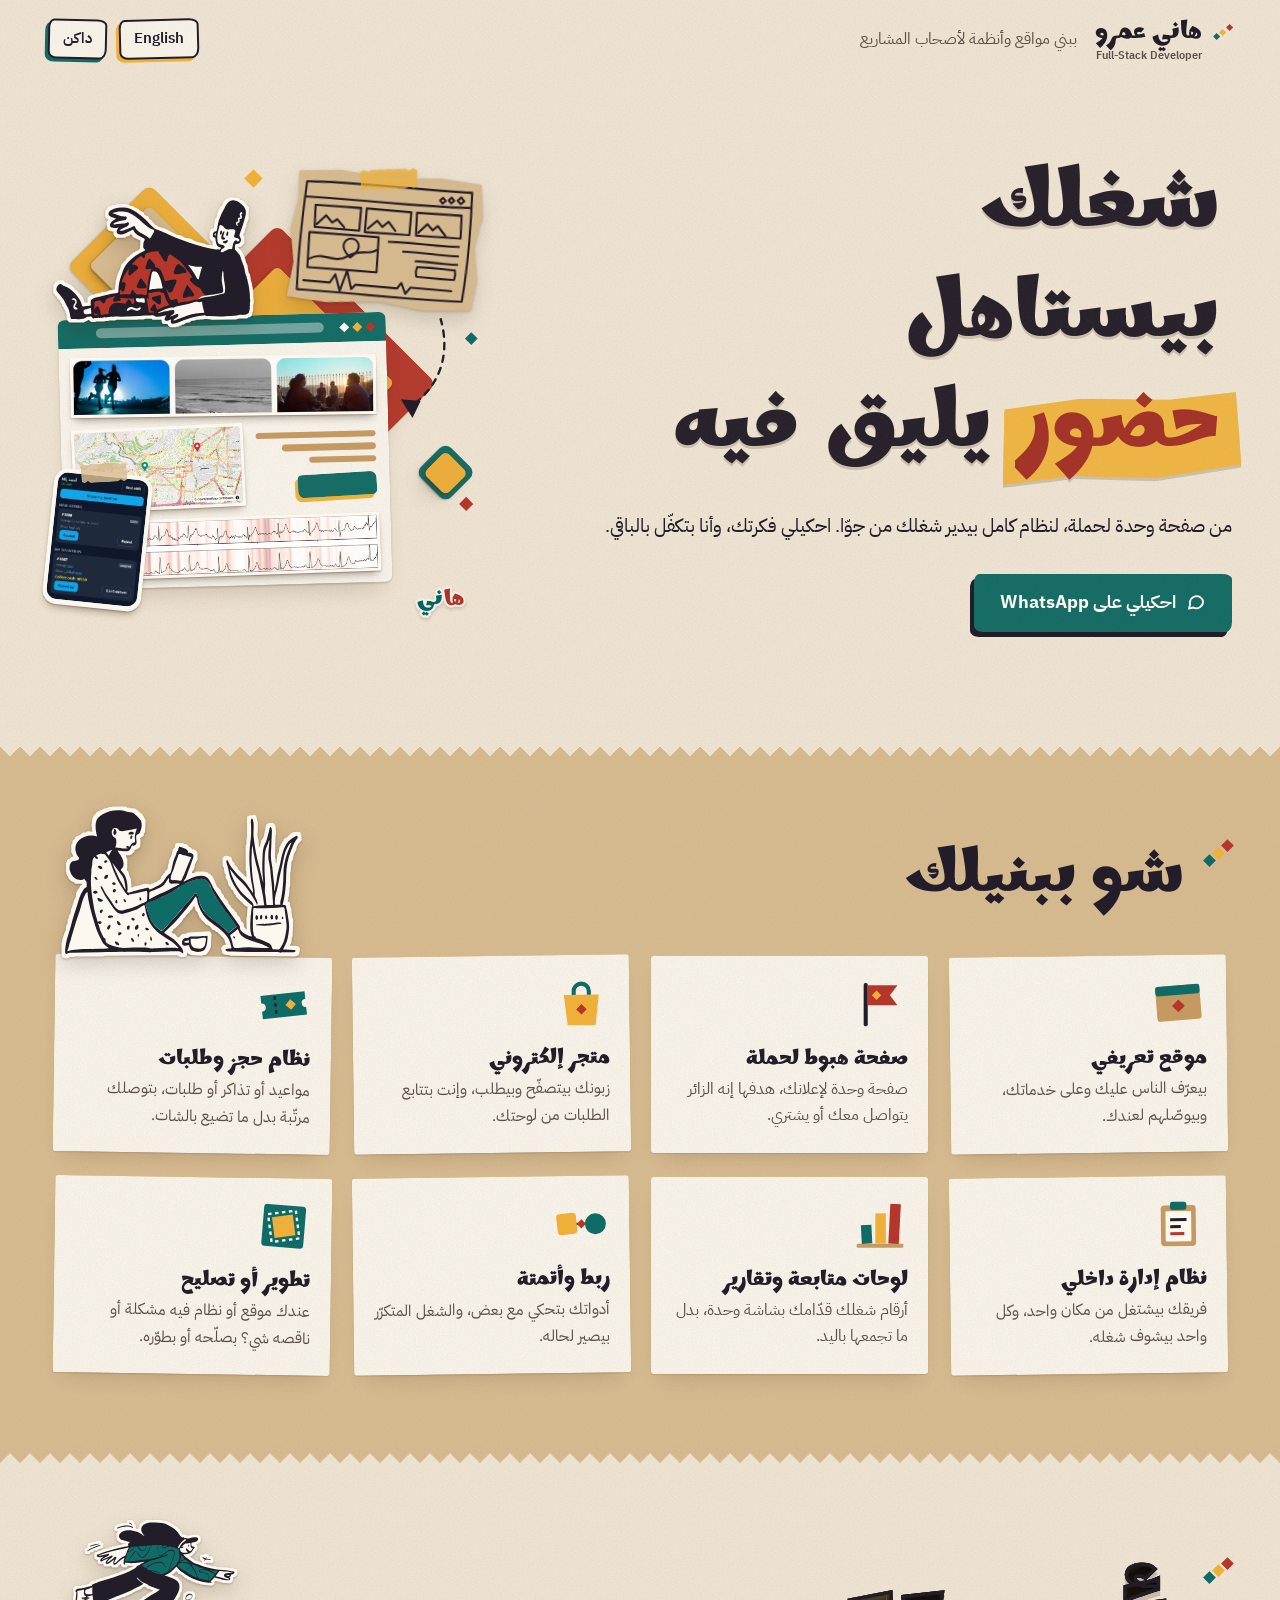
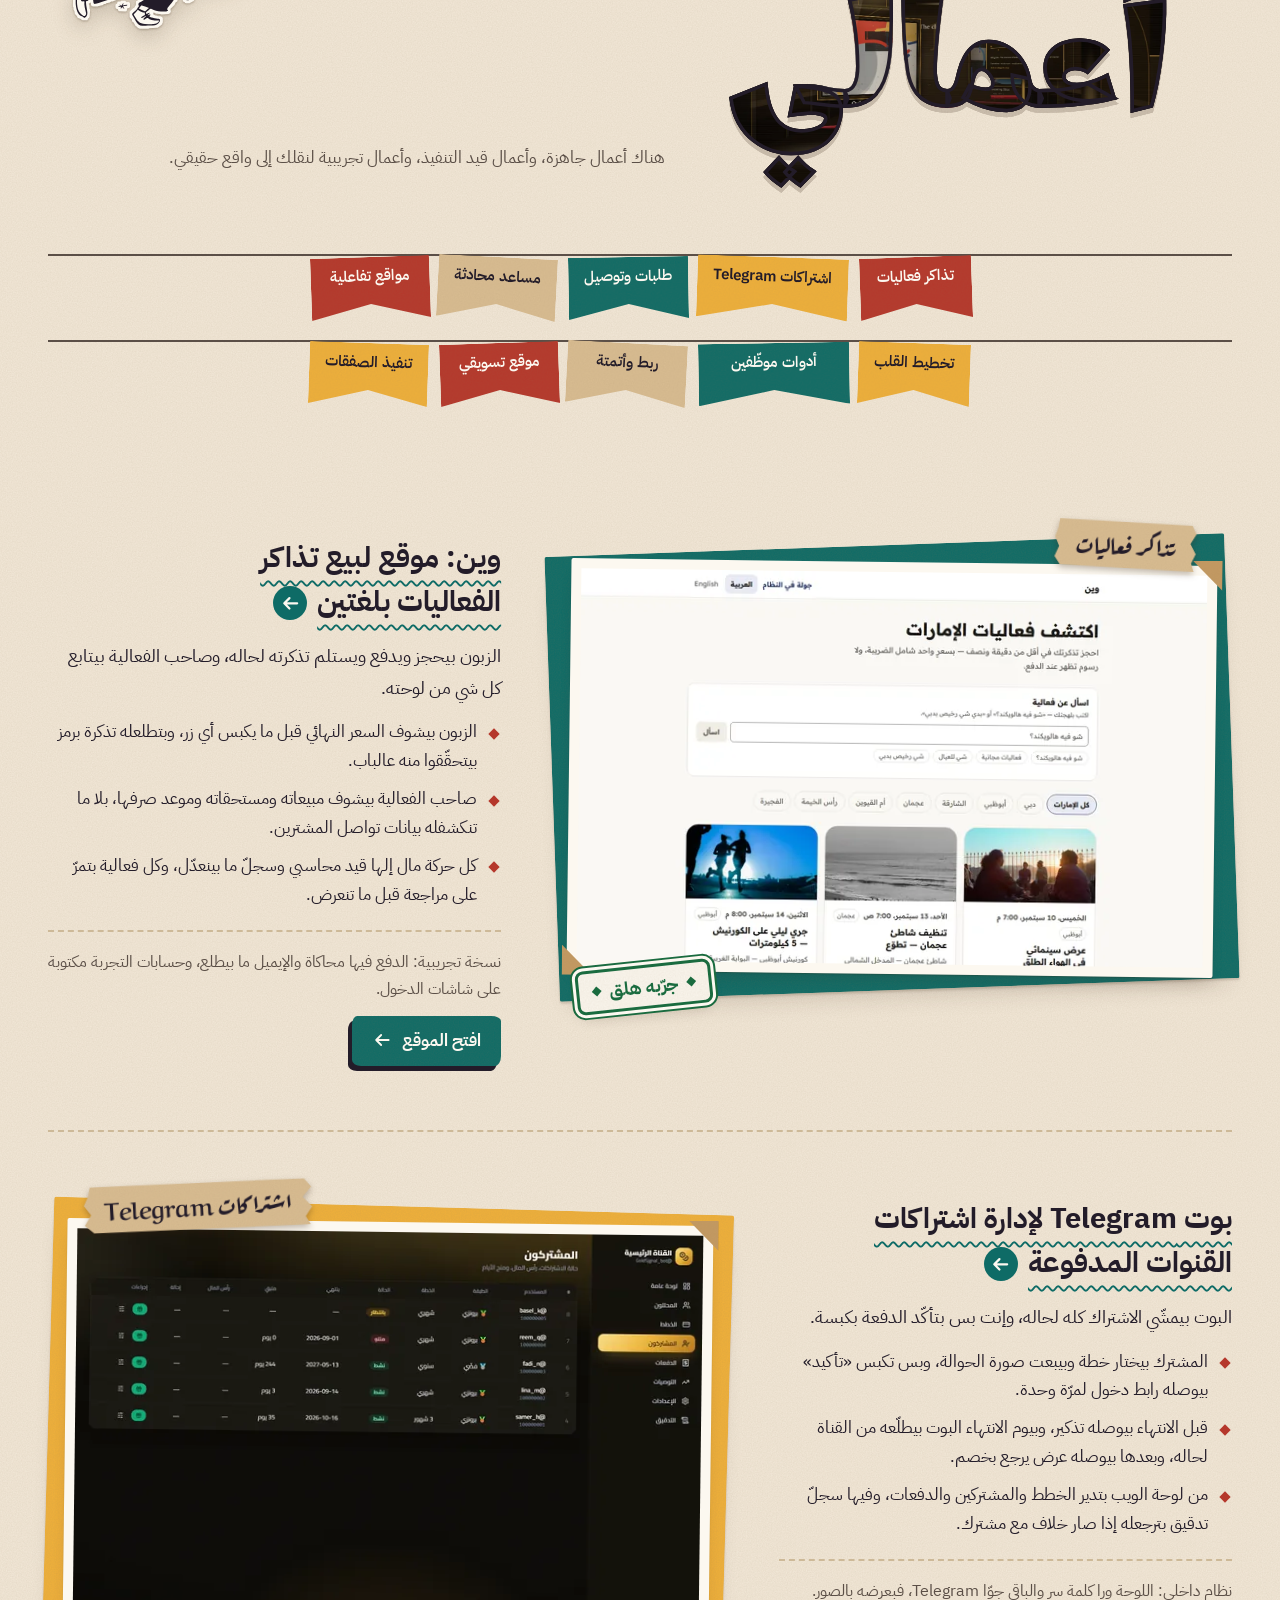
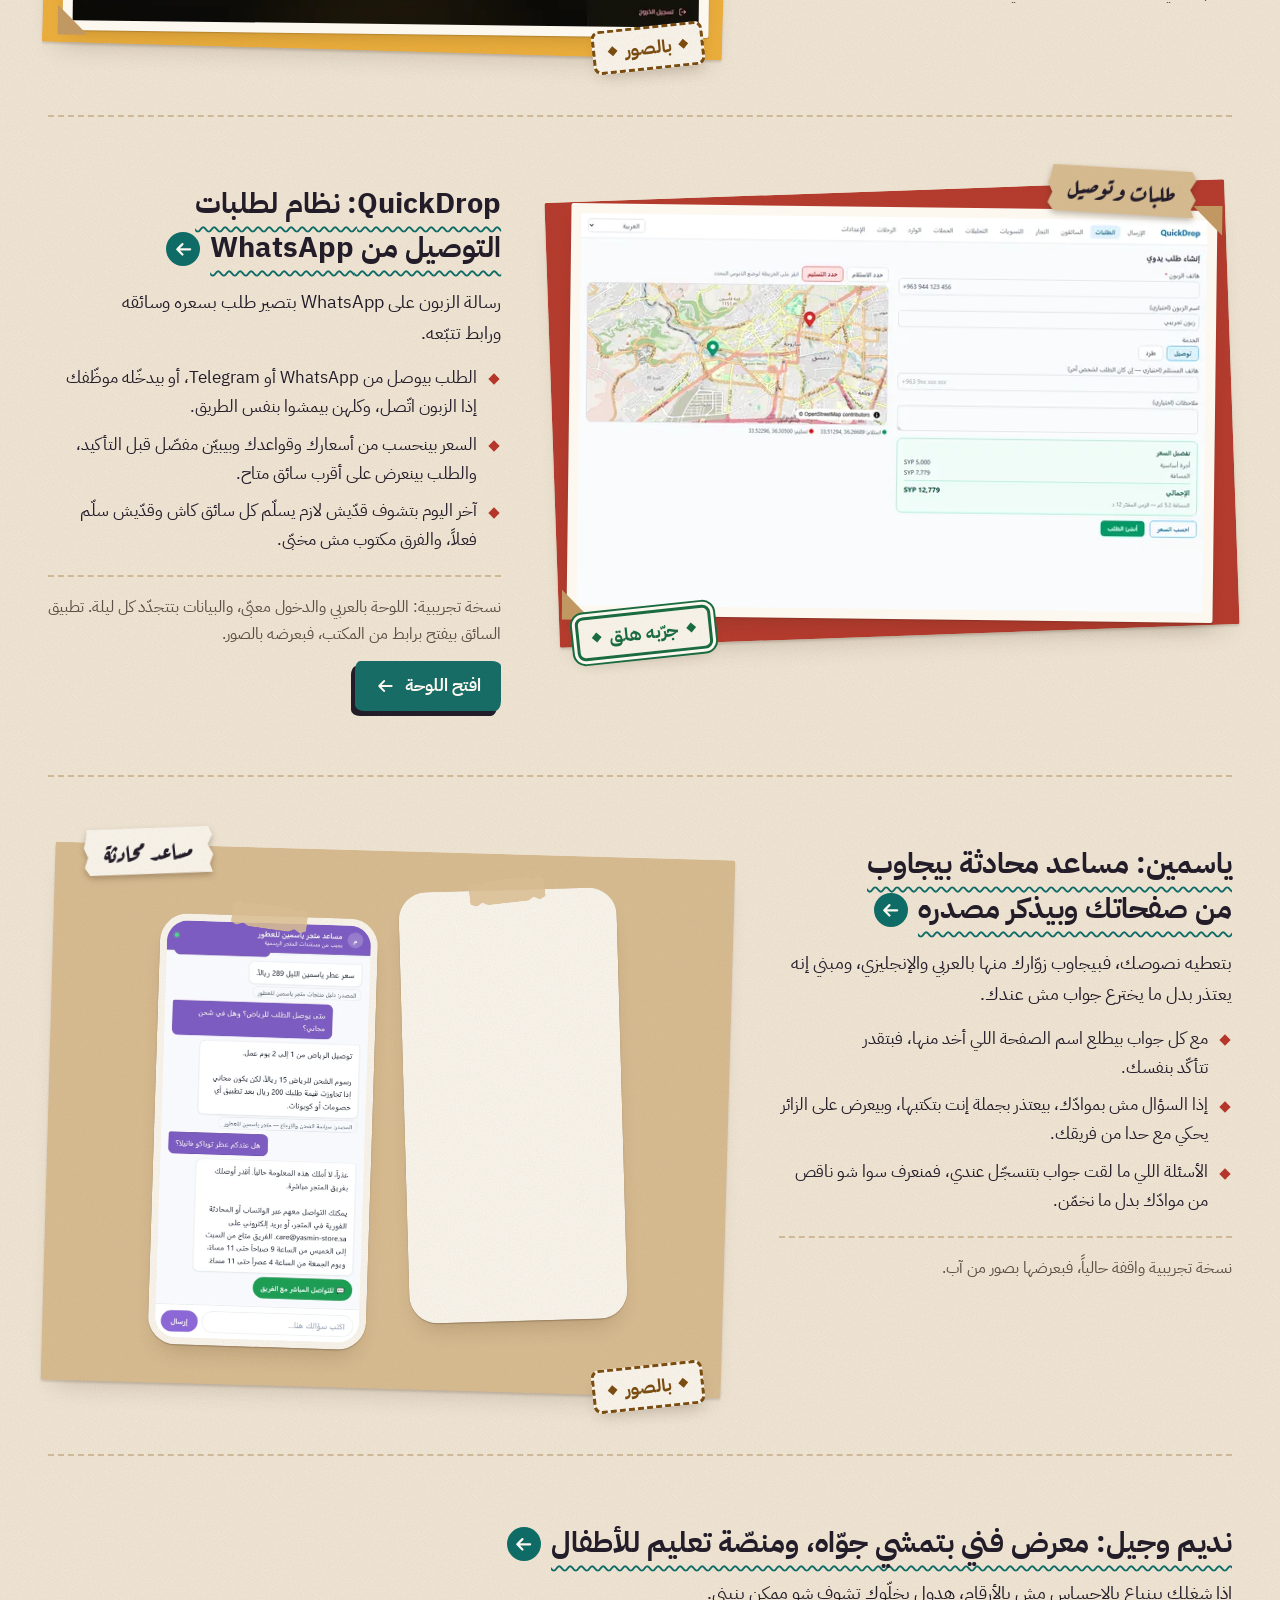
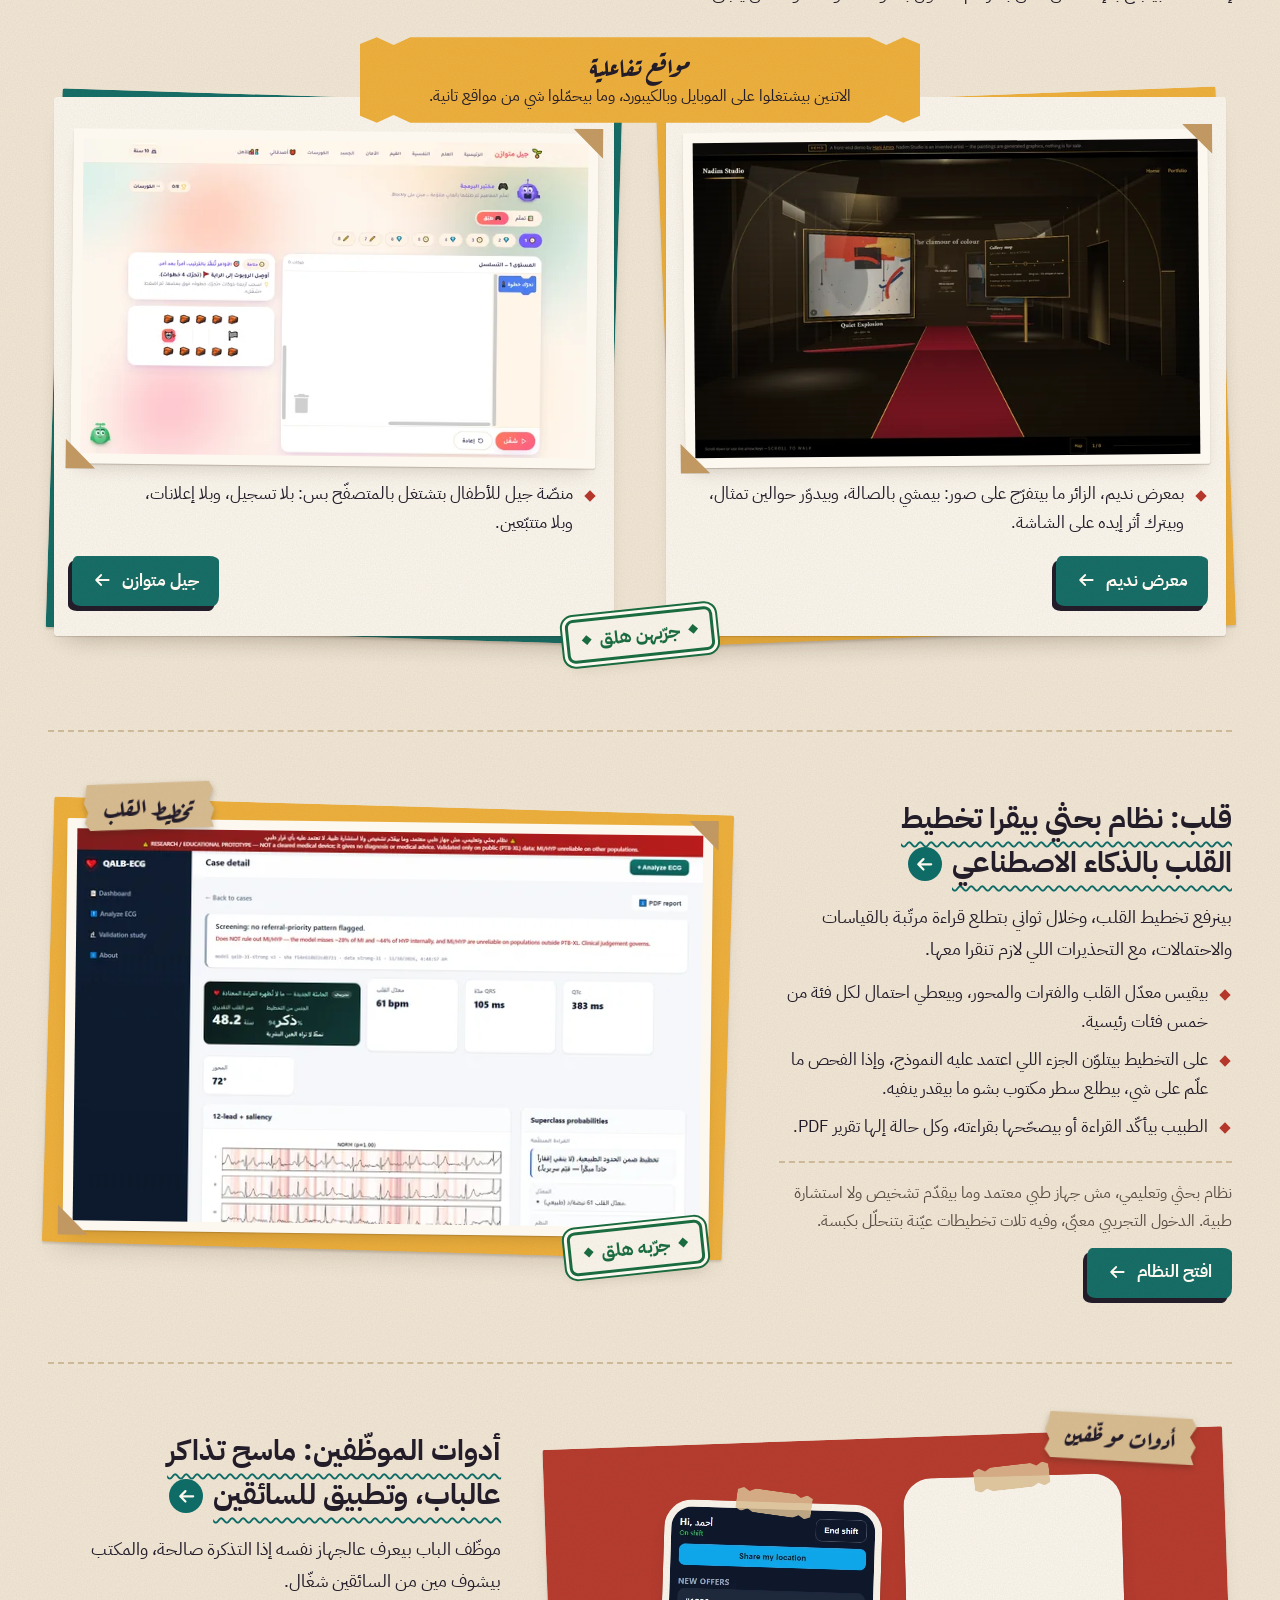
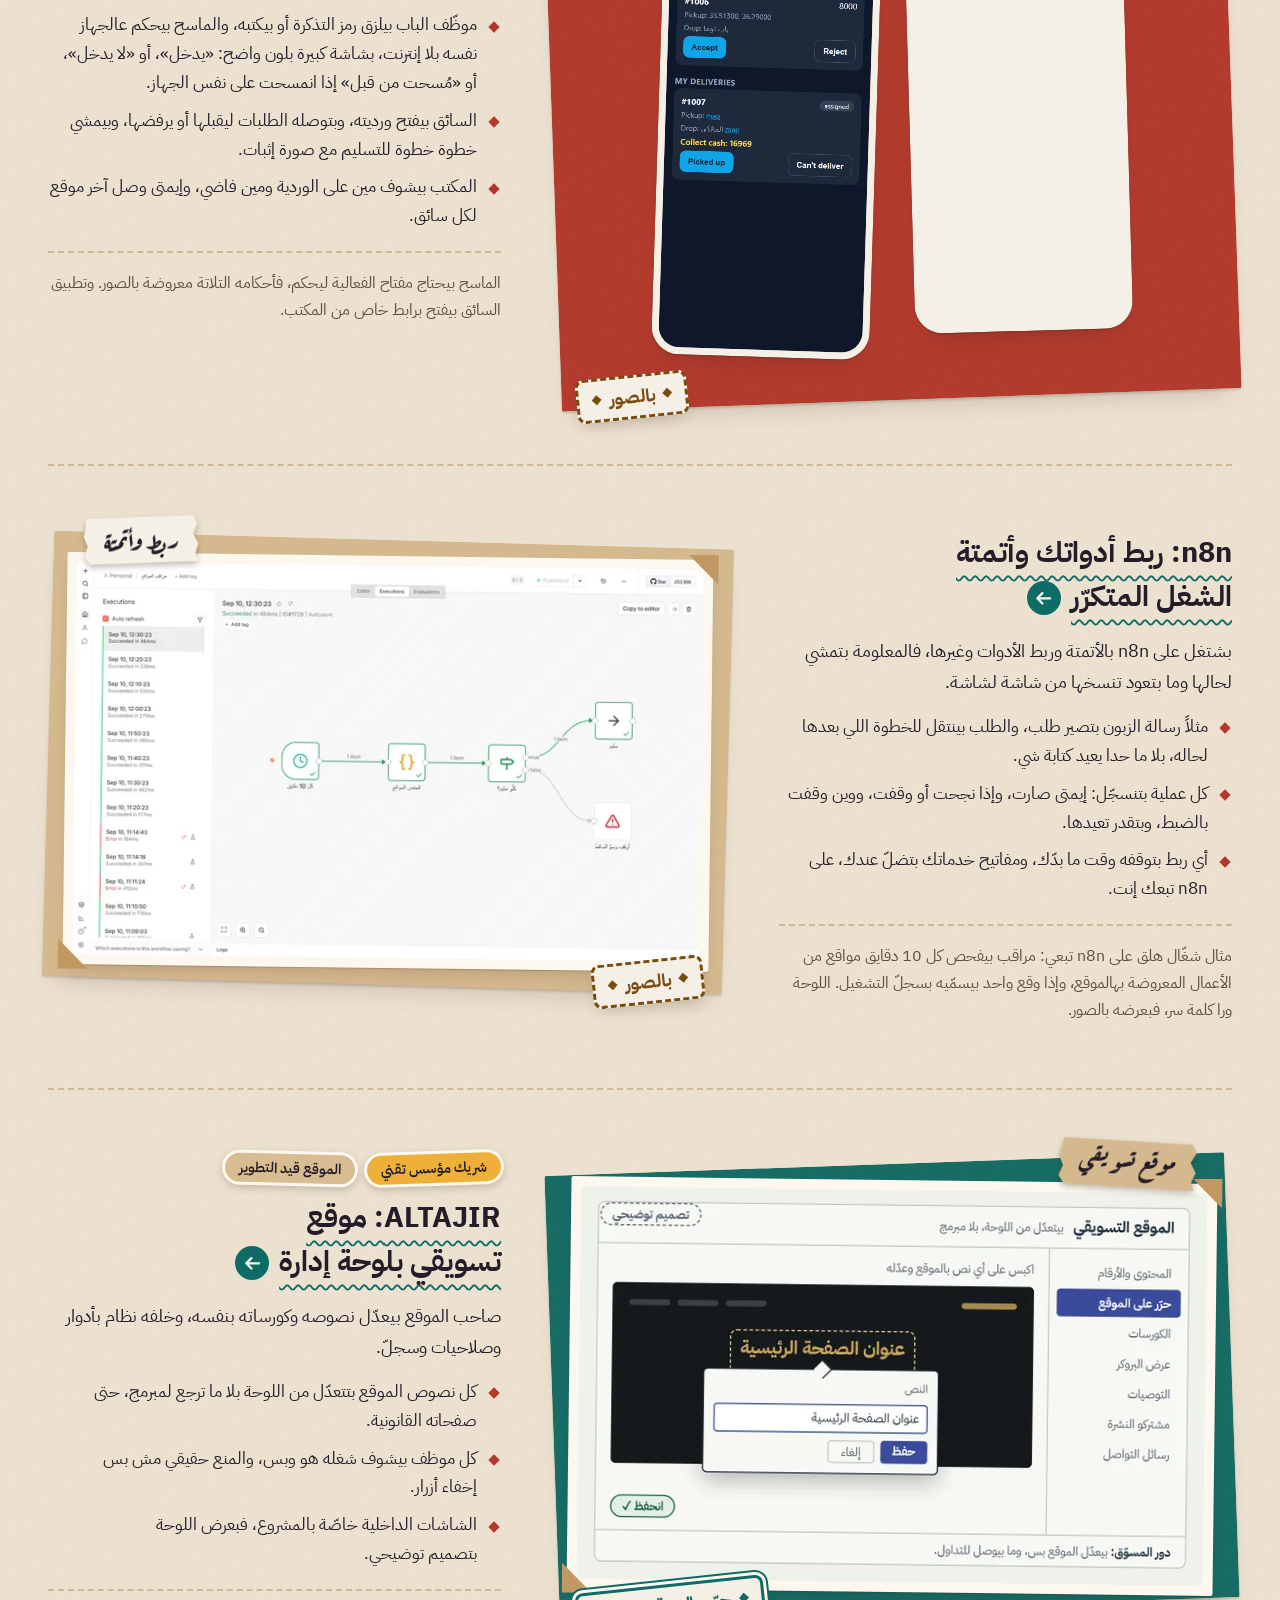
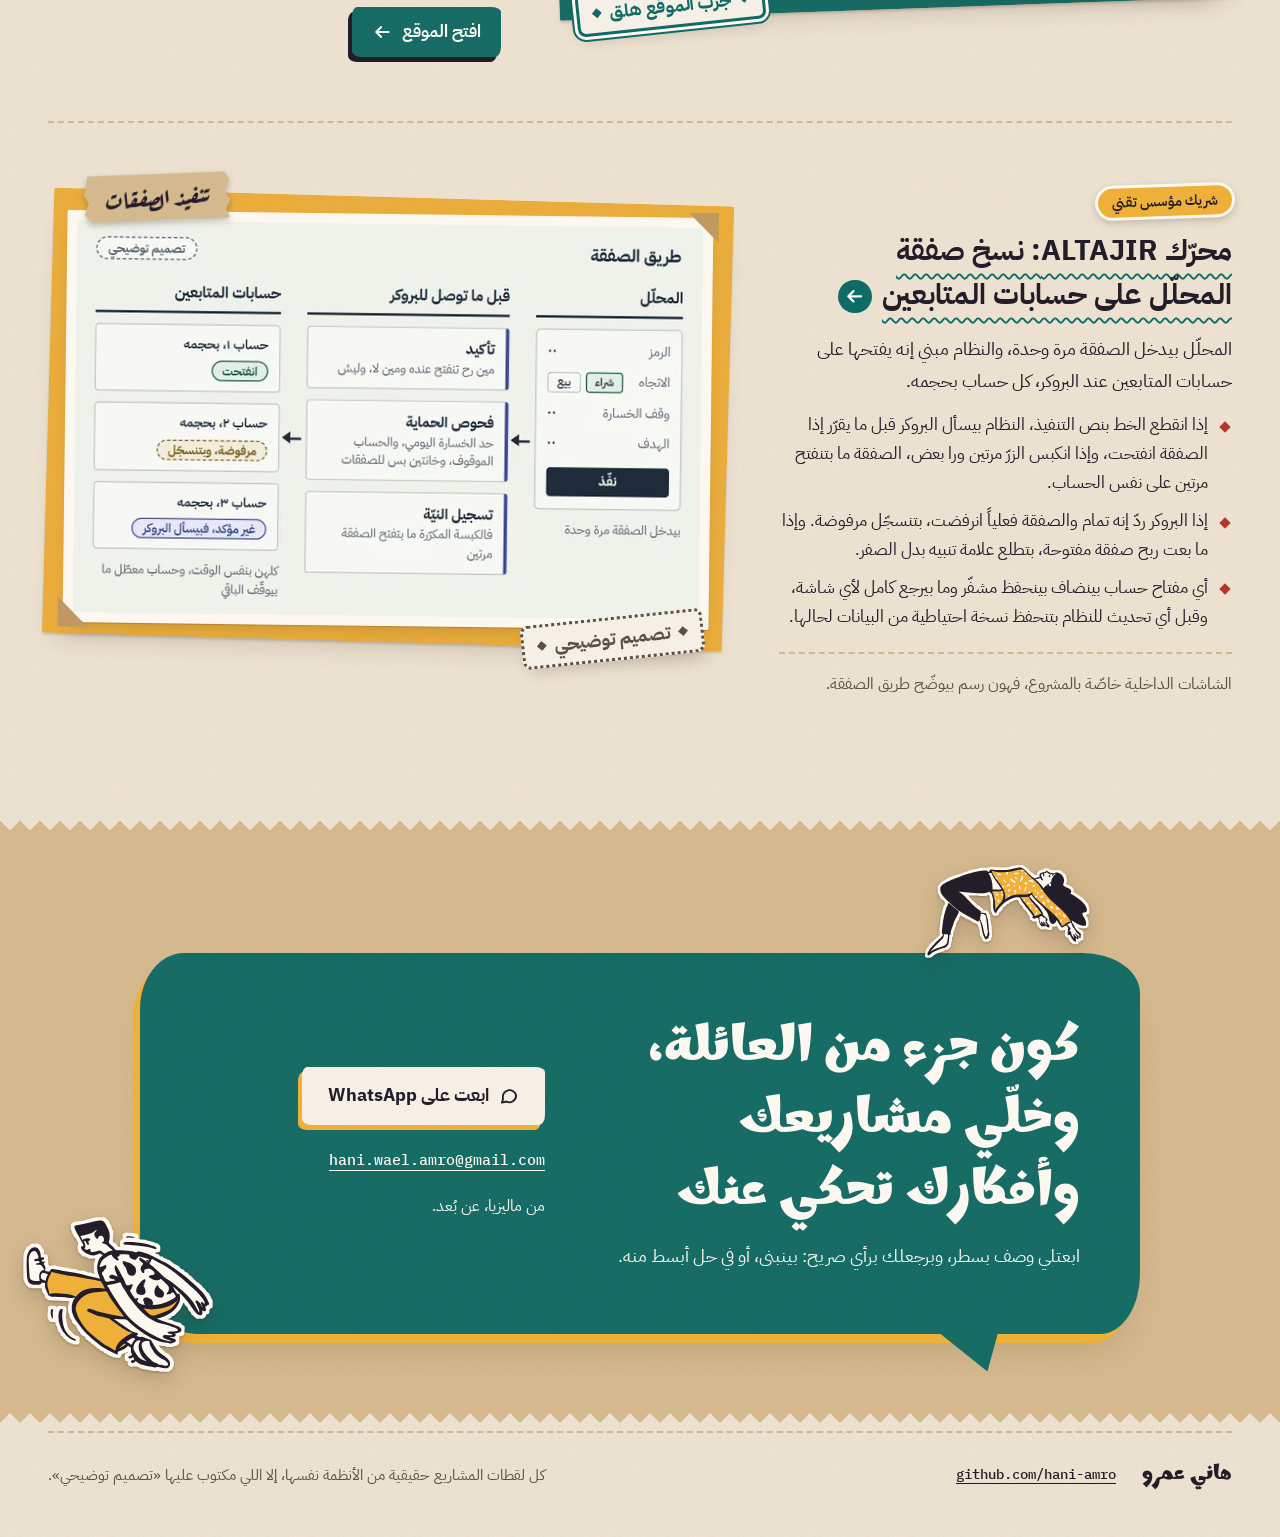
==== commit dc442fb2: "Portfolio site Co-Authored-By: Claude Opus 5.5 <noreply@anthropic.com>" ====
--- a/index.html
+++ b/index.html
@@ -1,128 +1,180 @@
 <!doctype html>
-<html lang="en" dir="ltr" data-default-lang="en">
+<html lang="ar" dir="rtl" data-default-lang="ar">
 <head>
 <meta charset="utf-8">
 <meta name="viewport" content="width=device-width, initial-scale=1">
-<title>Hani Amro — I build systems that handle money, orders and customer data</title>
-<meta name="description" content="Two ways in: what I can build for your business, or the engineering behind it. Automation, WhatsApp ordering, ticketing, trading systems. Python, TypeScript, PostgreSQL. Arabic and English.">
+<title>هاني عمرو | مواقع وأنظمة لأصحاب المشاريع</title>
+<meta name="description" content="ببني لأصحاب المشاريع مواقع ومتاجر وأنظمة حجز وإدارة، وبربط أدواتهن ببعض، وبصلّح أو بطوّر الموجود. احكيلي فكرتك، وأنا بتكفّل بالباقي.">
 <meta name="color-scheme" content="light dark">
+<meta property="og:type" content="website">
+<meta property="og:title" content="هاني عمرو | مواقع وأنظمة لأصحاب المشاريع">
+<meta property="og:description" content="ببني لأصحاب المشاريع مواقع ومتاجر وأنظمة حجز وإدارة، وبربط أدواتهن ببعض، وبصلّح أو بطوّر الموجود. احكيلي فكرتك، وأنا بتكفّل بالباقي.">
+<meta property="og:url" content="https://hani-amro.github.io/">
+<meta property="og:locale" content="ar">
+<link rel="icon" href="data:image/svg+xml,<svg xmlns='http://www.w3.org/2000/svg' viewBox='0 0 100 100'><rect width='100' height='100' rx='14' fill='%23F2E8D8'/><path d='M50 14 86 50 50 86 14 50z' fill='%23B5372B'/><path d='M50 34 66 50 50 66 34 50z' fill='%23EFB03A'/></svg>">
+<script>(function(d){try{var s=localStorage,l=s.getItem('lang'),t=s.getItem('theme');if(t==='dark'||t==='light')d.setAttribute('data-theme',t);if((l==='en'||l==='ar')&&l!==d.getAttribute('data-default-lang')){d.lang=l;d.dir=l==='ar'?'rtl':'ltr';d.classList.add('i18n-wait');setTimeout(function(){d.classList.remove('i18n-wait')},300)}}catch(e){}try{if(matchMedia('(prefers-reduced-motion: no-preference)').matches){d.classList.add('motion');setTimeout(function(){if(!window.__craftReady)d.classList.remove('motion')},4000);addEventListener('pagereveal',function(e){var v=e.viewTransition,o=document.querySelector('.vt-on'),a=window.navigation&&navigation.activation,u=a&&a.from&&a.from.url||'',k=(u.split(/[?#]/)[0].split('/work/')[1]||'').replace('.html',''),s,r,f=function(){d.classList.remove('vt');if(s)s.classList.remove('vt-on')};if(o)o.classList.remove('vt-on');if(!v)return;d.classList.add('vt');v.finished.then(f,f);v.ready.catch(function(){});if(/^[a-z0-9-]+$/.test(k)&&(s=document.querySelector('#'+k+' [data-vt]'))){r=s.getBoundingClientRect();if(r.bottom>0&&r.top<innerHeight)s.classList.add('vt-on')}})}}catch(e){}})(document.documentElement)</script>
+<link rel="preload" href="fonts/ibm-plex-sans-arabic-400-arabic.woff2" as="font" type="font/woff2" crossorigin>
+<link rel="preload" href="fonts/marhey-700-arabic.woff2" as="font" type="font/woff2" crossorigin>
+<link rel="stylesheet" href="fonts.css">
+<link rel="stylesheet" href="site.css">
+</head>
+<body>
+<svg class="sprite" aria-hidden="true" focusable="false"><defs><filter id="paper" x="-15%" y="-15%" width="130%" height="140%"><feTurbulence type="fractalNoise" baseFrequency=".9" numOctaves="2" result="n"/><feColorMatrix in="n" values="0 0 0 0 0 0 0 0 0 0 0 0 0 0 0 0 0 0 .18 0" result="g"/><feComposite in="g" in2="SourceGraphic" operator="in" result="gr"/><feMerge result="tex"><feMergeNode in="SourceGraphic"/><feMergeNode in="gr"/></feMerge><feDropShadow in="tex" dx="0" dy="3" stdDeviation="2.5"/></filter></defs></svg>
 
-<meta property="og:type" content="website">
-<meta property="og:title" content="Hani Amro">
-<meta property="og:description" content="I build systems that handle money, orders and customer data — and keep running when nobody is watching them.">
-<meta property="og:url" content="https://hani-amro.github.io/">
+<header class="top">
+<div class="wrap top-in">
+<a class="brand" href="index.html"><span class="mark" aria-hidden="true"><i></i><i></i><i></i></span><span data-i18n="name">هاني عمرو</span><span class="brand-tag" lang="en" dir="ltr">Full-Stack Developer</span></a>
+<p data-i18n="role" class="role">ببني مواقع وأنظمة لأصحاب المشاريع</p>
+<div class="tools">
+<button id="lang-toggle" class="tool" type="button" lang="en" aria-label="Switch to English">English</button>
+<button id="theme-toggle" class="tool" type="button" aria-label="بدّل بين الفاتح والداكن" data-i18n-aria="theme-aria"><span data-i18n="theme-dark" data-icon="dark">داكن</span><span data-i18n="theme-light" data-icon="light">فاتح</span></button>
+</div>
+</div>
+</header>
 
-<link rel="icon" href="data:image/svg+xml,<svg xmlns='http://www.w3.org/2000/svg' viewBox='0 0 100 100'><text y='.9em' font-size='90'>⚙️</text></svg>">
-<link rel="preload" href="fonts/ibm-plex-sans-arabic-400-latin.woff2" as="font" type="font/woff2" crossorigin>
-<link rel="stylesheet" href="fonts.css">
-<link rel="stylesheet" href="style.css">
+<main>
+<section class="wrap hero" aria-labelledby="hero-h">
+<div class="hero-copy">
+<h1 data-i18n="h1" class="cut-title" id="hero-h"><span class="ln"><span class="w" data-reveal><span class="t">شغلك</span></span></span> <span class="ln"><span class="w" data-reveal><span class="t">بيستاهل</span></span></span> <span class="ln"><span class="w hl" data-reveal><span class="t">حضور</span></span> <span class="w" data-reveal><span class="t">يليق</span></span> <span class="w" data-reveal><span class="t">فيه</span></span></span></h1>
+<p data-i18n="lede" class="lede" data-reveal>من صفحة وحدة لحملة، لنظام كامل بيدير شغلك من جوّا. احكيلي فكرتك، وأنا بتكفّل بالباقي.</p>
+<p class="hero-act" data-reveal><a class="btn btn--big" href="https://wa.me/601172380996"><svg class="arw" viewBox="0 0 24 24" aria-hidden="true" focusable="false"><path d="M20.5 11.5a8 8 0 0 1-11.7 7.1L3.5 20l1.4-5A8 8 0 1 1 20.5 11.5Z"/></svg><span data-i18n="hero-wa">احكيلي على WhatsApp</span></a></p>
+</div>
+<div class="stage" aria-hidden="true">
+<span class="dot d1" data-reveal></span><span class="dot d2" data-reveal></span><span class="dot d3" data-reveal></span>
+<span class="idea" data-reveal><svg viewBox="0 0 200 140" focusable="false"><path class="sk" pathLength="1" d="M13 15C60 11 141 14 187 12c2 39 2 79-1 115-54 3-121 1-174 2-2-37-1-75 1-114z"/><path class="sk" pathLength="1" d="M13 31c53-2 118 1 174-3"/><path class="sk" pathLength="1" d="M176 18l3.5 3.5-3.5 3.5-3.5-3.5zM166 19l3 3-3 3-3-3zM157 20l3 3-3 3-3-3z"/><path class="sk" pathLength="1" d="M131 38l47-1 1 24-47 1zM78 38l47 0 0 24-47 1zM24 39l48-1 0 24-47 0z"/><path class="sk" pathLength="1" d="M134 59l9-10 6 6 5-5 9 10M81 59l9-9 6 6 6-6 8 9M27 59l9-10 7 7 5-4 8 8"/><path class="sk" pathLength="1" d="M104 71c24-2 49 1 74-1M120 80c20-1 38 1 58 0M134 89c16-1 30 1 44 0"/><path class="sk" pathLength="1" d="M136 95c14-1 27 0 40 0 1 4 1 7 0 10-13 1-26 0-40 0-1-3-1-7 0-10z"/><path class="sk" pathLength="1" d="M20 68l73-1 1 37-73 1z"/><path class="sk" pathLength="1" d="M22 96c14-10 26 4 40-6s20-2 30-9"/><path class="sk" pathLength="1" d="M65 71c-5 0-8 4-8 8 0 6 8 12 8 12s8-6 8-12c0-4-3-8-8-8z"/><path class="sk" pathLength="1" d="M18 119h28l5-9 6 17 6-22 6 19 4-5h44l4-6 5 11 5-7h43"/></svg><span class="tape"></span></span>
+<svg class="flow" viewBox="0 0 480 500" focusable="false"><defs><mask id="flow-m" maskUnits="userSpaceOnUse"><path class="flow-m" pathLength="1" d="M436 168c10 34 4 70-30 96" fill="none" stroke="#fff" stroke-width="14"/><circle class="flow-c" cx="404" cy="266" r="18" fill="#fff"/></mask></defs>
+<g mask="url(#flow-m)"><path class="flow-l" d="M436 168c10 34 4 70-30 96"/><path class="flow-h" d="M392 258l22 2-9 19z"/></g></svg>
+<span class="win" data-reveal><span class="win-bar"><i></i><i></i><i></i><b></b></span>
+<span class="win-body"><span class="pc pc-photos" data-reveal><i style="--img:url(img/cards/wain.webp);--img-s:url(img/cards/wain-640.webp);aspect-ratio:786/141;background-size:152.67% auto;background-position:50.00% 79.97%"></i></span>
+<span class="pc-side"><span class="pc-txt" data-reveal><i></i><i></i><i></i></span><span class="pc-btn" data-reveal></span></span>
+<span class="pc pc-map" data-reveal><i style="--img:url(img/cards/quickdrop.webp);--img-s:url(img/cards/quickdrop-640.webp);aspect-ratio:576/266;background-size:208.33% auto;background-position:2.24% 27.27%"></i></span><span class="pc pc-pulse" data-reveal><i style="--img:url(img/cards/qalb.webp);--img-s:url(img/cards/qalb-640.webp);aspect-ratio:535/94;background-size:224.30% auto;background-position:42.86% 92.84%"></i></span></span></span>
+<span class="pc phone" data-reveal><i style="--img:url(img/cards/staff-2.webp);aspect-ratio:390/546;background-size:100.00% auto;background-position:0.00% 0.00%"></i></span>
+<span class="dd dd-hero" aria-hidden="true" data-reveal><svg viewBox="25 66 977 637" focusable="false"><use href="img/doodles.svg#dd-chilling"/></svg></span>
+<svg class="sig" viewBox="0 0 100 60" focusable="false" data-reveal><g data-i18n="sig" filter="url(#paper)" text-anchor="middle" paint-order="stroke" stroke-width="7" stroke-linejoin="round"><text x="72" y="44" transform="rotate(-6 72 30)">ها</text><text class="s2" x="32" y="43" transform="rotate(5 32 30)">ني</text></g></svg>
+<span class="confetti"><i></i><i></i><i></i></span>
+</div>
+</section>
 
-<script type="application/ld+json">
-{
-  "@context": "https://schema.org",
-  "@type": "Person",
-  "name": "Hani Amro",
-  "jobTitle": "Systems Engineer",
-  "email": "mailto:hani.wael.amro@gmail.com",
-  "telephone": "+601172380996",
-  "url": "https://hani-amro.github.io/",
-  "sameAs": ["https://github.com/hani-amro"],
-  "address": { "@type": "PostalAddress", "addressCountry": "MY" },
-  "knowsLanguage": ["ar", "en"],
-  "knowsAbout": ["Workflow automation", "WhatsApp Business API", "LLM integration",
-                 "Python", "TypeScript", "PostgreSQL", "Docker", "n8n", "Arabic OCR"]
-}
-</script>
-</head>
-<body class="gateway">
+<section class="svc-band" aria-labelledby="svc-h">
+<div class="wrap">
+<div class="sec-head"><h2 id="svc-h" class="sec-title"><span class="dots" aria-hidden="true"><i></i><i></i><i></i></span><span data-i18n="svc-h"><span class="pw" data-reveal>شو</span> <span class="pw" data-reveal>ببنيلك</span></span></h2>
+<span class="dd dd-svc" aria-hidden="true" data-reveal><svg viewBox="14 69 997 634" focusable="false"><use href="img/doodles.svg#dd-reading-side"/></svg></span></div>
+<ul class="svc-grid">
+<li class="svc" data-reveal><svg class="ico" viewBox="0 0 48 48" aria-hidden="true" focusable="false"><g transform="rotate(-4 24 24)"><rect class="k" x="5" y="9" width="38" height="30" rx="3"/><rect class="t" x="5" y="9" width="38" height="8" rx="2"/></g><path class="p" d="M24 21l5.5 5.5L24 32l-5.5-5.5z"/></svg><h3 data-i18n="svc1-t">موقع تعريفي</h3><p data-i18n="svc1-d">بيعرّف الناس عليك وعلى خدماتك، وبيوصّلهم لعندك.</p></li>
+<li class="svc" data-reveal><svg class="ico" viewBox="0 0 48 48" aria-hidden="true" focusable="false"><rect class="i" x="10" y="6" width="3.5" height="37" rx="1.5"/><path class="p" d="M13 8h26l-6.5 8.5L39 25H13z"/><path class="s" d="M21 12.5l4 4-4 4-4-4z"/></svg><h3 data-i18n="svc2-t">صفحة هبوط لحملة</h3><p data-i18n="svc2-d">صفحة وحدة لإعلانك، هدفها إنه الزائر يتواصل معك أو يشتري.</p></li>
+<li class="svc" data-reveal><svg class="ico" viewBox="0 0 48 48" aria-hidden="true" focusable="false"><path class="st" d="M17.5 18v-4a6.5 6.5 0 0 1 13 0v4"/><path class="s" d="M9 17h30l-3 26H12z"/><path class="p" d="M24 25l4.5 4.5L24 34l-4.5-4.5z"/></svg><h3 data-i18n="svc3-t">متجر إلكتروني</h3><p data-i18n="svc3-d">زبونك بيتصفّح وبيطلب، وإنت بتتابع الطلبات من لوحتك.</p></li>
+<li class="svc" data-reveal><svg class="ico" viewBox="0 0 48 48" aria-hidden="true" focusable="false"><g transform="rotate(-7 24 24)"><path class="t" d="M5 14h38v6.5a3.5 3.5 0 0 0 0 7V34H5v-6.5a3.5 3.5 0 0 0 0-7z"/><path class="ln" d="M17 15.5v17"/><path class="s" d="M30 19.5l4.5 4.5-4.5 4.5-4.5-4.5z"/></g></svg><h3 data-i18n="svc4-t">نظام حجز وطلبات</h3><p data-i18n="svc4-d">مواعيد أو تذاكر أو طلبات، بتوصلك مرتّبة بدل ما تضيع بالشات.</p></li>
+<li class="svc" data-reveal><svg class="ico" viewBox="0 0 48 48" aria-hidden="true" focusable="false"><rect class="k" x="9" y="8" width="30" height="35" rx="3"/><rect class="c" x="13" y="13" width="22" height="26" rx="1"/><rect class="t" x="17" y="5" width="14" height="7" rx="2"/><rect class="i" x="17" y="19" width="14" height="2.6"/><rect class="i" x="17" y="25" width="9" height="2.6"/><rect class="p" x="17" y="31" width="12" height="2.6"/></svg><h3 data-i18n="svc5-t">نظام إدارة داخلي</h3><p data-i18n="svc5-d">فريقك بيشتغل من مكان واحد، وكل واحد بيشوف شغله.</p></li>
+<li class="svc" data-reveal><svg class="ico" viewBox="0 0 48 48" aria-hidden="true" focusable="false"><rect class="k" x="4" y="40" width="40" height="3.5" rx="1"/><rect class="t" x="8" y="24" width="9" height="16" transform="rotate(-3 12 32)"/><rect class="s" x="20" y="14" width="9" height="26"/><rect class="p" x="32" y="6" width="9" height="34" transform="rotate(3 36 23)"/></svg><h3 data-i18n="svc6-t">لوحات متابعة وتقارير</h3><p data-i18n="svc6-d">أرقام شغلك قدّامك بشاشة وحدة، بدل ما تجمعها باليد.</p></li>
+<li class="svc" data-reveal><svg class="ico" viewBox="0 0 48 48" aria-hidden="true" focusable="false"><path class="ln" d="M18 24h12"/><rect class="s" x="3" y="15" width="17" height="18" rx="3" transform="rotate(-6 11 24)"/><circle class="t" cx="36" cy="24" r="9"/><path class="p" d="M24 20l4 4-4 4-4-4z"/></svg><h3 data-i18n="svc7-t">ربط وأتمتة</h3><p data-i18n="svc7-d">أدواتك بتحكي مع بعض، والشغل المتكرّر بيصير لحاله.</p></li>
+<li class="svc" data-reveal><svg class="ico" viewBox="0 0 48 48" aria-hidden="true" focusable="false"><rect class="t" x="6" y="6" width="36" height="36" rx="3" transform="rotate(4 24 24)"/><g transform="rotate(-8 24 24)"><rect class="s" x="15" y="15" width="18" height="18"/><rect class="ln lc" x="12" y="12" width="24" height="24"/></g></svg><h3 data-i18n="svc8-t">تطوير أو تصليح</h3><p data-i18n="svc8-d">عندك موقع أو نظام فيه مشكلة أو ناقصه شي؟ بصلّحه أو بطوّره.</p></li>
+</ul>
+</div>
+</section>
 
-<svg width="0" height="0" style="position:absolute" aria-hidden="true" focusable="false">
-  <defs>
-    <g id="ic-cart"><circle cx="9" cy="20" r="1.5"/><circle cx="18" cy="20" r="1.5"/><path d="M2 3h3l2.6 12.4a1.6 1.6 0 0 0 1.6 1.3h8.3a1.6 1.6 0 0 0 1.6-1.3L21 7H6"/></g>
-    <g id="ic-code"><polyline points="16 18 22 12 16 6"/><polyline points="8 6 2 12 8 18"/></g>
-    <g id="ic-chat"><path d="M21 11.5a8.4 8.4 0 0 1-9 8.4 9 9 0 0 1-3.9-.9L3 21l1.9-4.1A8.4 8.4 0 0 1 4 11.5a8.5 8.5 0 0 1 8.5-8.4 8.4 8.4 0 0 1 8.5 8.4z"/></g>
-    <g id="ic-mail"><rect x="2.5" y="4.5" width="19" height="15" rx="2.4"/><polyline points="3 6.5 12 13 21 6.5"/></g>
-    <g id="ic-github"><path d="M9 19c-4.5 1.5-4.5-2.5-6-3m12 5v-3.4a3 3 0 0 0-.8-2.3c2.7-.3 5.6-1.3 5.6-6a4.7 4.7 0 0 0-1.3-3.2 4.3 4.3 0 0 0-.1-3.2s-1-.3-3.4 1.3a11.6 11.6 0 0 0-6 0C6.6 2.3 5.5 2.6 5.5 2.6a4.3 4.3 0 0 0-.1 3.2A4.7 4.7 0 0 0 4 9.1c0 4.6 2.9 5.6 5.6 6a3 3 0 0 0-.8 2.3V21"/></g>
-    <g id="ic-download"><path d="M21 15v4a2 2 0 0 1-2 2H5a2 2 0 0 1-2-2v-4"/><polyline points="7 10 12 15 17 10"/><path d="M12 15V3"/></g>
-    <g id="ic-arrow"><path d="M5 12h13"/><polyline points="13 6 19 12 13 18"/></g>
-    <g id="ic-pin"><path d="M12 21s7-5.6 7-11a7 7 0 1 0-14 0c0 5.4 7 11 7 11z"/><circle cx="12" cy="10" r="2.6"/></g>
-    <g id="ic-globe"><circle cx="12" cy="12" r="9"/><path d="M3 12h18M12 3a15 15 0 0 1 0 18 15 15 0 0 1 0-18z"/></g>
-  </defs>
-</svg>
+<section class="wrap works" id="systems" aria-labelledby="ent-h">
+<div class="sec-head">
+<h2 id="ent-h" class="sec-title"><span class="dots" aria-hidden="true"><i></i><i></i><i></i></span><span data-i18n="ent-h" class="patch pw" data-reveal>أعمالي</span></h2>
+<p data-i18n="ent-sub" class="sec-sub">هناك أعمال جاهزة، وأعمال قيد التنفيذ، وأعمال تجريبية لنقلك إلى واقع حقيقي.</p>
+<span class="dd dd-works" aria-hidden="true" data-reveal><svg viewBox="29 77 1000 665" focusable="false"><use href="img/doodles.svg#dd-sprinting"/></svg></span></div>
+<nav class="garland" aria-labelledby="ent-h"><a href="#wain"><span data-i18n="j1">تذاكر فعاليات</span></a><a href="#gold-signals"><span data-i18n="j2">اشتراكات Telegram</span></a><a href="#quickdrop"><span data-i18n="j3">طلبات وتوصيل</span></a><a href="#yasmin"><span data-i18n="j4">مساعد محادثة</span></a><a href="#showcase"><span data-i18n="j5">مواقع تفاعلية</span></a><a href="#qalb"><span data-i18n="j6">تخطيط القلب</span></a><a href="#staff"><span data-i18n="j7">أدوات موظّفين</span></a><a href="#n8n"><span data-i18n="j8">ربط وأتمتة</span></a><a href="#altajir"><span data-i18n="j9">موقع تسويقي</span></a><a href="#altajir-engine"><span data-i18n="j10">تنفيذ الصفقات</span></a></nav>
 
-<button id="lang-toggle" type="button" aria-label="Switch to Arabic">العربية</button>
-<button id="theme-toggle" type="button" aria-label="Toggle colour theme">
-  <span data-icon="dark">☾</span><span data-icon="light">☀</span>
-</button>
+<article class="proj" id="wain" data-paper="teal" data-project="wain-ticketing-ledger" aria-labelledby="wain-t">
+<div class="proj-head"><h3 id="wain-t"><a href="work/wain.html"><span data-i18n="c1-title">وين: موقع لبيع تذاكر الفعاليات بلغتين</span><span class="go"><svg class="arw fwd" viewBox="0 0 24 24" aria-hidden="true" focusable="false"><path d="M20 12H5m6-6-6 6 6 6"/></svg></span></a></h3></div>
+<div class="proj-vis"><span class="backing" aria-hidden="true" data-reveal></span><p class="scrap" aria-hidden="true" data-reveal><span data-i18n="c1-short">تذاكر فعاليات</span></p><figure class="print" data-reveal data-vt><picture><source media="(max-width: 639px)" srcset="img/cards/wain-640.webp" width="640" height="400"><img src="img/cards/wain.webp" width="1200" height="750" alt="الصفحة الرئيسية لموقع وين: قائمة فعاليات مع أزرار الإمارات وصندوق «اسأل عن فعالية»" data-i18n-alt="c1-alt" loading="lazy" decoding="async"></picture><a class="vis-go" href="work/wain.html" tabindex="-1" aria-hidden="true" aria-labelledby="wain-t"></a></figure><p data-i18n="c1-stamp" class="stamp" data-k="live" data-reveal>جرّبه هلق</p></div>
+<div class="proj-body"><p data-i18n="c1-line" class="line">الزبون بيحجز ويدفع ويستلم تذكرته لحاله، وصاحب الفعالية بيتابع كل شي من لوحته.</p><ul class="points"><li data-i18n="c1-b1">الزبون بيشوف السعر النهائي قبل ما يكبس أي زر، وبتطلعله تذكرة برمز بيتحقّقوا منه عالباب.</li><li data-i18n="c1-b2">صاحب الفعالية بيشوف مبيعاته ومستحقاته وموعد صرفها، بلا ما تنكشفله بيانات تواصل المشترين.</li><li data-i18n="c1-b3">كل حركة مال إلها قيد محاسبي وسجلّ ما بينعدّل، وكل فعالية بتمرّ على مراجعة قبل ما تنعرض.</li></ul>
+<div class="status"><p data-i18n="c1-note" class="note">نسخة تجريبية: الدفع فيها محاكاة والإيميل ما بيطلع، وحسابات التجربة مكتوبة على شاشات الدخول.</p>
+<div class="links"><a class="btn" href="https://wain.srv1564240.hstgr.cloud/ar" data-i18n-href="c1-l0"><span data-i18n="c1-l0">افتح الموقع</span><svg class="arw fwd" viewBox="0 0 24 24" aria-hidden="true" focusable="false"><path d="M20 12H5m6-6-6 6 6 6"/></svg></a></div></div></div>
+</article>
+<article class="proj" id="gold-signals" data-paper="saffron" data-project="gold-signals" aria-labelledby="gold-signals-t">
+<div class="proj-head"><h3 id="gold-signals-t"><a href="work/gold-signals.html"><span data-i18n="c2-title">بوت Telegram لإدارة اشتراكات القنوات المدفوعة</span><span class="go"><svg class="arw fwd" viewBox="0 0 24 24" aria-hidden="true" focusable="false"><path d="M20 12H5m6-6-6 6 6 6"/></svg></span></a></h3></div>
+<div class="proj-vis"><span class="backing" aria-hidden="true" data-reveal></span><p class="scrap" aria-hidden="true" data-reveal><span data-i18n="c2-short">اشتراكات Telegram</span></p><figure class="print" data-reveal data-vt><picture><source media="(max-width: 639px)" srcset="img/cards/gold-signals-640.webp" width="640" height="400"><img src="img/cards/gold-signals.webp" width="1200" height="750" alt="لوحة البوت: جدول المشتركين بحالة كل اشتراك (نشط، منتهي، بانتظار) وتاريخ انتهائه" data-i18n-alt="c2-alt" loading="lazy" decoding="async"></picture><a class="vis-go" href="work/gold-signals.html" tabindex="-1" aria-hidden="true" aria-labelledby="gold-signals-t"></a></figure><p data-i18n="c2-stamp" class="stamp" data-k="photos" data-reveal>بالصور</p></div>
+<div class="proj-body"><p data-i18n="c2-line" class="line">البوت بيمشّي الاشتراك كله لحاله، وإنت بس بتأكّد الدفعة بكبسة.</p><ul class="points"><li data-i18n="c2-b1">المشترك بيختار خطة وبيبعت صورة الحوالة، وبس تكبس «تأكيد» بيوصله رابط دخول لمرّة وحدة.</li><li data-i18n="c2-b2">قبل الانتهاء بيوصله تذكير، وبيوم الانتهاء البوت بيطلّعه من القناة لحاله، وبعدها بيوصله عرض يرجع بخصم.</li><li data-i18n="c2-b3">من لوحة الويب بتدير الخطط والمشتركين والدفعات، وفيها سجلّ تدقيق بترجعله إذا صار خلاف مع مشترك.</li></ul>
+<div class="status"><p data-i18n="c2-note" class="note">نظام داخلي: اللوحة ورا كلمة سر والباقي جوّا Telegram، فبعرضه بالصور.</p></div></div>
+</article>
+<article class="proj" id="quickdrop" data-paper="pom" data-project="quickdrop" aria-labelledby="quickdrop-t">
+<div class="proj-head"><h3 id="quickdrop-t"><a href="work/quickdrop.html"><span data-i18n="c3-title">QuickDrop: نظام لطلبات التوصيل من WhatsApp</span><span class="go"><svg class="arw fwd" viewBox="0 0 24 24" aria-hidden="true" focusable="false"><path d="M20 12H5m6-6-6 6 6 6"/></svg></span></a></h3></div>
+<div class="proj-vis"><span class="backing" aria-hidden="true" data-reveal></span><p class="scrap" aria-hidden="true" data-reveal><span data-i18n="c3-short">طلبات وتوصيل</span></p><figure class="print" data-reveal data-vt><picture><source media="(max-width: 639px)" srcset="img/cards/quickdrop-640.webp" width="640" height="400"><img src="img/cards/quickdrop.webp" width="1200" height="750" alt="شاشة طلب يدوي في QuickDrop: خريطة دمشق بدبّوسين للاستلام والتسليم، وصندوق السعر المفصّل" data-i18n-alt="c3-alt" loading="lazy" decoding="async"></picture><a class="vis-go" href="work/quickdrop.html" tabindex="-1" aria-hidden="true" aria-labelledby="quickdrop-t"></a></figure><p data-i18n="c3-stamp" class="stamp" data-k="live" data-reveal>جرّبه هلق</p></div>
+<div class="proj-body"><p data-i18n="c3-line" class="line">رسالة الزبون على WhatsApp بتصير طلب بسعره وسائقه ورابط تتبّعه.</p><ul class="points"><li data-i18n="c3-b1">الطلب بيوصل من WhatsApp أو Telegram، أو بيدخّله موظّفك إذا الزبون اتّصل، وكلهن بيمشوا بنفس الطريق.</li><li data-i18n="c3-b2">السعر بينحسب من أسعارك وقواعدك وبيبيّن مفصّل قبل التأكيد، والطلب بينعرض على أقرب سائق متاح.</li><li data-i18n="c3-b3">آخر اليوم بتشوف قدّيش لازم يسلّم كل سائق كاش وقدّيش سلّم فعلاً، والفرق مكتوب مش مخبّى.</li></ul>
+<div class="status"><p data-i18n="c3-note" class="note">نسخة تجريبية: اللوحة بالعربي والدخول معبّى، والبيانات بتتجدّد كل ليلة. تطبيق السائق بيفتح برابط من المكتب، فبعرضه بالصور.</p>
+<div class="links"><a class="btn" href="https://quickdrop.srv1564240.hstgr.cloud/login"><span data-i18n="c3-l0">افتح اللوحة</span><svg class="arw fwd" viewBox="0 0 24 24" aria-hidden="true" focusable="false"><path d="M20 12H5m6-6-6 6 6 6"/></svg></a></div></div></div>
+</article>
+<article class="proj" id="yasmin" data-paper="kraft" data-project="yasmin-salla-cx" aria-labelledby="yasmin-t">
+<div class="proj-head"><h3 id="yasmin-t"><a href="work/yasmin.html"><span data-i18n="c4-title">ياسمين: مساعد محادثة بيجاوب من صفحاتك وبيذكر مصدره</span><span class="go"><svg class="arw fwd" viewBox="0 0 24 24" aria-hidden="true" focusable="false"><path d="M20 12H5m6-6-6 6 6 6"/></svg></span></a></h3></div>
+<div class="proj-vis proj-vis--phones"><span class="backing" aria-hidden="true" data-reveal></span><p class="scrap" aria-hidden="true" data-reveal><span data-i18n="c4-short">مساعد محادثة</span></p><div class="phone-row" role="group" tabindex="0" aria-label="شاشتين من مساعد ياسمين على الموبايل: جواب عن سعر مع شريحة «المصدر»، ورفض مهذّب لسؤال خارج الموادّ مع زرّ التواصل مع الفريق" data-i18n-aria="c4-alt"><span class="phone-card" style="--w:520;--h:1065" data-reveal data-vt><img src="img/cards/yasmin-1.webp" width="520" height="1065" alt="" loading="lazy" decoding="async"><a class="vis-go" href="work/yasmin.html" tabindex="-1" aria-hidden="true" aria-labelledby="yasmin-t"></a></span><span class="phone-card" style="--w:520;--h:1065" data-reveal><img src="img/cards/yasmin-2.webp" width="520" height="1065" alt="" loading="lazy" decoding="async"><a class="vis-go" href="work/yasmin.html" tabindex="-1" aria-hidden="true" aria-labelledby="yasmin-t"></a></span></div><p data-i18n="c4-stamp" class="stamp" data-k="photos" data-reveal>بالصور</p></div>
+<div class="proj-body"><p data-i18n="c4-line" class="line">بتعطيه نصوصك، فبيجاوب زوّارك منها بالعربي والإنجليزي، ومبني إنه يعتذر بدل ما يخترع جواب مش عندك.</p><ul class="points"><li data-i18n="c4-b1">مع كل جواب بيطلع اسم الصفحة اللي أخد منها، فبتقدر تتأكّد بنفسك.</li><li data-i18n="c4-b2">إذا السؤال مش بموادّك، بيعتذر بجملة إنت بتكتبها، وبيعرض على الزائر يحكي مع حدا من فريقك.</li><li data-i18n="c4-b3">الأسئلة اللي ما لقت جواب بتنسجّل عندي، فمنعرف سوا شو ناقص من موادّك بدل ما نخمّن.</li></ul>
+<div class="status"><p data-i18n="c4-note" class="note">نسخة تجريبية واقفة حالياً، فبعرضها بصور من آب.</p></div></div>
+</article>
+<article class="proj proj--pair" id="showcase" data-paper="teal" data-project="nadim-studio" aria-labelledby="showcase-t">
+<div class="proj-head"><h3 id="showcase-t"><a href="work/showcase.html"><span data-i18n="c5-title">نديم وجيل: معرض فني بتمشي جوّاه، ومنصّة تعليم للأطفال</span><span class="go"><svg class="arw fwd" viewBox="0 0 24 24" aria-hidden="true" focusable="false"><path d="M20 12H5m6-6-6 6 6 6"/></svg></span></a></h3>
+<p data-i18n="c5-line" class="line">إذا شغلك بينباع بالإحساس مش بالأرقام، هدول بخلّوك تشوف شو ممكن ينبنى.</p></div>
+<div class="pair">
+<div class="sheet sheet--1" data-reveal><figure class="print"><picture><source media="(max-width: 639px)" srcset="img/cards/showcase-640.webp" width="640" height="400"><img src="img/cards/showcase.webp" width="1200" height="750" alt="ممرّ معرض نديم ثلاثي الأبعاد: سجّادة حمرا، ولوحة معلّقة، وخريطة المعرض" data-i18n-alt="c5-alt1" loading="lazy" decoding="async"></picture><a class="vis-go" href="work/showcase.html" tabindex="-1" aria-hidden="true" aria-labelledby="showcase-t"></a></figure><p data-i18n="c5-b1" class="sheet-pt">بمعرض نديم، الزائر ما بيتفرّج على صور: بيمشي بالصالة، وبيدوّر حوالين تمثال، وبيترك أثر إيده على الشاشة.</p><p class="sheet-go"><a class="btn" href="https://hani-amro.github.io/nadim-studio/"><span data-i18n="c5-l0">معرض نديم</span><svg class="arw fwd" viewBox="0 0 24 24" aria-hidden="true" focusable="false"><path d="M20 12H5m6-6-6 6 6 6"/></svg></a></p></div><div class="sheet sheet--2" data-reveal data-project="sasss"><figure class="print"><picture><source media="(max-width: 639px)" srcset="img/cards/jeel-640.webp" width="640" height="400"><img src="img/cards/jeel.webp" width="1200" height="750" alt="مختبر البرمجة بجيل: زرّين «تعلّم» و«طبّق»، وأزرار المستويات، ومهمّة «أوصِل الروبوت إلى الراية» على شبكة صغيرة، وبلوكة «تحرّك خطوة» وزرّ «شغّل»" data-i18n-alt="c5-alt2" loading="lazy" decoding="async"></picture><a class="vis-go" href="work/showcase.html" tabindex="-1" aria-hidden="true" aria-labelledby="showcase-t"></a></figure><p data-i18n="c5-b2" class="sheet-pt">منصّة جيل للأطفال بتشتغل بالمتصفّح بس: بلا تسجيل، وبلا إعلانات، وبلا متتبّعين.</p><p class="sheet-go"><a class="btn" href="https://hani-amro.github.io/jeel-mutawazin/"><span data-i18n="c5-l1">جيل متوازن</span><svg class="arw fwd" viewBox="0 0 24 24" aria-hidden="true" focusable="false"><path d="M20 12H5m6-6-6 6 6 6"/></svg></a></p></div>
+<div class="pair-tape" data-reveal><p data-i18n="c5-short" class="tape-label" aria-hidden="true">مواقع تفاعلية</p><p data-i18n="c5-b3" class="tape-pt">الاتنين بيشتغلوا على الموبايل وبالكيبورد، وما بيحمّلوا شي من مواقع تانية.</p></div>
+<p data-i18n="c5-stamp" class="stamp" data-k="live" data-reveal>جرّبهن هلق</p>
+</div>
+</article>
+<article class="proj" id="qalb" data-paper="saffron" data-project="qalb-ecg" aria-labelledby="qalb-t">
+<div class="proj-head"><h3 id="qalb-t"><a href="work/qalb.html"><span data-i18n="c6-title">قلب: نظام بحثي بيقرا تخطيط القلب بالذكاء الاصطناعي</span><span class="go"><svg class="arw fwd" viewBox="0 0 24 24" aria-hidden="true" focusable="false"><path d="M20 12H5m6-6-6 6 6 6"/></svg></span></a></h3></div>
+<div class="proj-vis"><span class="backing" aria-hidden="true" data-reveal></span><p class="scrap" aria-hidden="true" data-reveal><span data-i18n="c6-short">تخطيط القلب</span></p><figure class="print" data-reveal data-vt><picture><source media="(max-width: 639px)" srcset="img/cards/qalb-640.webp" width="640" height="400"><img src="img/cards/qalb.webp" width="1200" height="750" alt="نتيجة تحليل عيّنة بنظام قلب: سطر الفحص وتحته تحذير أحمر بشو ما بيقدر ينفيه، وبطاقات معدّل القلب ومدّة QRS وQTc والمحور" data-i18n-alt="c6-alt" loading="lazy" decoding="async"></picture><a class="vis-go" href="work/qalb.html" tabindex="-1" aria-hidden="true" aria-labelledby="qalb-t"></a></figure><p data-i18n="c6-stamp" class="stamp" data-k="live" data-reveal>جرّبه هلق</p></div>
+<div class="proj-body"><p data-i18n="c6-line" class="line">بينرفع تخطيط القلب، وخلال ثواني بتطلع قراءة مرتّبة بالقياسات والاحتمالات، مع التحذيرات اللي لازم تنقرا معها.</p><ul class="points"><li data-i18n="c6-b1">بيقيس معدّل القلب والفترات والمحور، وبيعطي احتمال لكل فئة من خمس فئات رئيسية.</li><li data-i18n="c6-b2">على التخطيط بيتلوّن الجزء اللي اعتمد عليه النموذج، وإذا الفحص ما علّم على شي، بيطلع سطر مكتوب بشو ما بيقدر ينفيه.</li><li data-i18n="c6-b3">الطبيب بيأكّد القراءة أو بيصحّحها بقراءته، وكل حالة إلها تقرير PDF‏.</li></ul>
+<div class="status"><p data-i18n="c6-note" class="note">نظام بحثي وتعليمي، مش جهاز طبي معتمد وما بيقدّم تشخيص ولا استشارة طبية. الدخول التجريبي معبّى، وفيه تلات تخطيطات عيّنة بتنحلّل بكبسة.</p>
+<div class="links"><a class="btn" href="https://qalb.srv1564240.hstgr.cloud/"><span data-i18n="c6-l0">افتح النظام</span><svg class="arw fwd" viewBox="0 0 24 24" aria-hidden="true" focusable="false"><path d="M20 12H5m6-6-6 6 6 6"/></svg></a></div></div></div>
+</article>
+<article class="proj" id="staff" data-paper="pom" data-project="wain-ticketing-ledger" aria-labelledby="staff-t">
+<div class="proj-head"><h3 id="staff-t"><a href="work/staff.html"><span data-i18n="c7-title">أدوات الموظّفين: ماسح تذاكر عالباب، وتطبيق للسائقين</span><span class="go"><svg class="arw fwd" viewBox="0 0 24 24" aria-hidden="true" focusable="false"><path d="M20 12H5m6-6-6 6 6 6"/></svg></span></a></h3></div>
+<div class="proj-vis proj-vis--phones"><span class="backing" aria-hidden="true" data-reveal></span><p class="scrap" aria-hidden="true" data-reveal><span data-i18n="c7-short">أدوات موظّفين</span></p><div class="phone-row" role="group" tabindex="0" aria-label="شاشتين موبايل: ماسح التذاكر بحكم «يدخل» بالأخضر، وتطبيق السائق مع عرض طلب وأزرار قبول ورفض" data-i18n-aria="c7-alt"><span class="phone-card" style="--w:390;--h:844" data-reveal data-vt><img src="img/cards/staff-1.webp" width="390" height="844" alt="" loading="lazy" decoding="async"><a class="vis-go" href="work/staff.html" tabindex="-1" aria-hidden="true" aria-labelledby="staff-t"></a></span><span class="phone-card" style="--w:390;--h:844" data-reveal><img src="img/cards/staff-2.webp" width="390" height="844" alt="" loading="lazy" decoding="async"><a class="vis-go" href="work/staff.html" tabindex="-1" aria-hidden="true" aria-labelledby="staff-t"></a></span></div><p data-i18n="c7-stamp" class="stamp" data-k="photos" data-reveal>بالصور</p></div>
+<div class="proj-body"><p data-i18n="c7-line" class="line">موظّف الباب بيعرف عالجهاز نفسه إذا التذكرة صالحة، والمكتب بيشوف مين من السائقين شغّال.</p><ul class="points"><li data-i18n="c7-b1">موظّف الباب بيلزق رمز التذكرة أو بيكتبه، والماسح بيحكم عالجهاز نفسه بلا إنترنت، بشاشة كبيرة بلون واضح: «يدخل»، أو «لا يدخل»، أو «مُسحت من قبل» إذا انمسحت على نفس الجهاز.</li><li data-i18n="c7-b2">السائق بيفتح ورديته، وبتوصله الطلبات ليقبلها أو يرفضها، وبيمشي خطوة خطوة للتسليم مع صورة إثبات.</li><li data-i18n="c7-b3">المكتب بيشوف مين على الوردية ومين فاضي، وإيمتى وصل آخر موقع لكل سائق.</li></ul>
+<div class="status"><p data-i18n="c7-note" class="note">الماسح بيحتاج مفتاح الفعالية ليحكم، فأحكامه التلاتة معروضة بالصور. وتطبيق السائق بيفتح برابط خاص من المكتب.</p></div></div>
+</article>
+<article class="proj" id="n8n" data-paper="kraft" data-project="n8n-site-monitor" aria-labelledby="n8n-t">
+<div class="proj-head"><h3 id="n8n-t"><a href="work/n8n.html"><span data-i18n="c8-title">n8n: ربط أدواتك وأتمتة الشغل المتكرّر</span><span class="go"><svg class="arw fwd" viewBox="0 0 24 24" aria-hidden="true" focusable="false"><path d="M20 12H5m6-6-6 6 6 6"/></svg></span></a></h3></div>
+<div class="proj-vis"><span class="backing" aria-hidden="true" data-reveal></span><p class="scrap" aria-hidden="true" data-reveal><span data-i18n="c8-short">ربط وأتمتة</span></p><figure class="print" data-reveal data-vt><picture><source media="(max-width: 639px)" srcset="img/cards/n8n-640.webp" width="640" height="400"><img src="img/cards/n8n.webp" width="1200" height="750" alt="سجلّ تشغيلات مسار n8n: صفوف خضرا كل عشر دقايق وصفّين حمر، ومعاينة المسار بخطواته العربية" data-i18n-alt="c8-alt" loading="lazy" decoding="async"></picture><a class="vis-go" href="work/n8n.html" tabindex="-1" aria-hidden="true" aria-labelledby="n8n-t"></a></figure><p data-i18n="c8-stamp" class="stamp" data-k="photos" data-reveal>بالصور</p></div>
+<div class="proj-body"><p data-i18n="c8-line" class="line">بشتغل على n8n بالأتمتة وربط الأدوات وغيرها، فالمعلومة بتمشي لحالها وما بتعود تنسخها من شاشة لشاشة.</p><ul class="points"><li data-i18n="c8-b1">مثلاً رسالة الزبون بتصير طلب، والطلب بينتقل للخطوة اللي بعدها لحاله، بلا ما حدا يعيد كتابة شي.</li><li data-i18n="c8-b2">كل عملية بتنسجّل: إيمتى صارت، وإذا نجحت أو وقفت، ووين وقفت بالضبط، وبتقدر تعيدها.</li><li data-i18n="c8-b3">أي ربط بتوقفه وقت ما بدّك، ومفاتيح خدماتك بتضلّ عندك، على n8n تبعك إنت.</li></ul>
+<div class="status"><p data-i18n="c8-note" class="note">مثال شغّال هلق على n8n تبعي: مراقب بيفحص كل 10 دقايق مواقع من الأعمال المعروضة بهالموقع، وإذا وقع واحد بيسمّيه بسجلّ التشغيل. اللوحة ورا كلمة سر، فبعرضه بالصور.</p></div></div>
+</article>
+<article class="proj" id="altajir" data-paper="teal" data-project="altajir-position-pnl" aria-labelledby="altajir-t">
+<div class="proj-head"><p class="stickers"><span data-i18n="c9-tag1" class="sticker role-tag">شريك مؤسس تقني</span><span data-i18n="c9-tag2" class="sticker role-tag sticker--dev role-tag--dev">الموقع قيد التطوير</span></p><h3 id="altajir-t"><a href="work/altajir.html"><span data-i18n="c9-title">ALTAJIR: موقع تسويقي بلوحة إدارة</span><span class="go"><svg class="arw fwd" viewBox="0 0 24 24" aria-hidden="true" focusable="false"><path d="M20 12H5m6-6-6 6 6 6"/></svg></span></a></h3></div>
+<div class="proj-vis"><span class="backing" aria-hidden="true" data-reveal></span><p class="scrap" aria-hidden="true" data-reveal><span data-i18n="c9-short">موقع تسويقي</span></p><figure class="print" data-reveal><picture><source media="(max-width: 639px)" srcset="img/cards/altajir-640.webp" width="640" height="400"><img src="img/cards/altajir.webp" width="1200" height="750" alt="تصميم توضيحي لقسم الموقع التسويقي بلوحة ALTAJIR: سبع تبويبات، ونص على الموقع بينعدّل بمكانه وبينحفظ" data-i18n-alt="c9-alt" loading="lazy" decoding="async"></picture><a class="vis-go" href="work/altajir.html" tabindex="-1" aria-hidden="true" aria-labelledby="altajir-t"></a></figure><p data-i18n="c9-stamp" class="stamp" data-k="site" data-reveal>جرّب الموقع هلق</p></div>
+<div class="proj-body"><p data-i18n="c9-line" class="line">صاحب الموقع بيعدّل نصوصه وكورساته بنفسه، وخلفه نظام بأدوار وصلاحيات وسجلّ.</p><ul class="points"><li data-i18n="c9-b1">كل نصوص الموقع بتتعدّل من اللوحة بلا ما ترجع لمبرمج، حتى صفحاته القانونية.</li><li data-i18n="c9-b2">كل موظف بيشوف شغله هو وبس، والمنع حقيقي مش بس إخفاء أزرار.</li><li data-i18n="c9-b3">الشاشات الداخلية خاصّة بالمشروع، فبعرض اللوحة بتصميم توضيحي.</li></ul>
+<div class="status"><div class="links"><a class="btn" href="https://copybridge.cloud"><span data-i18n="c9-l0">افتح الموقع</span><svg class="arw fwd" viewBox="0 0 24 24" aria-hidden="true" focusable="false"><path d="M20 12H5m6-6-6 6 6 6"/></svg></a></div></div></div>
+</article>
+<article class="proj" id="altajir-engine" data-paper="saffron" data-project="altajir-position-pnl" aria-labelledby="altajir-engine-t">
+<div class="proj-head"><p class="stickers"><span data-i18n="c10-tag1" class="sticker role-tag">شريك مؤسس تقني</span></p><h3 id="altajir-engine-t"><a href="work/altajir-engine.html"><span data-i18n="c10-title">محرّك ALTAJIR: نسخ صفقة المحلّل على حسابات المتابعين</span><span class="go"><svg class="arw fwd" viewBox="0 0 24 24" aria-hidden="true" focusable="false"><path d="M20 12H5m6-6-6 6 6 6"/></svg></span></a></h3></div>
+<div class="proj-vis"><span class="backing" aria-hidden="true" data-reveal></span><p class="scrap" aria-hidden="true" data-reveal><span data-i18n="c10-short">تنفيذ الصفقات</span></p><figure class="print" data-reveal data-vt><picture><source media="(max-width: 639px)" srcset="img/cards/altajir-engine-640.webp" width="640" height="400"><img src="img/cards/altajir-engine.webp" width="1200" height="750" alt="تصميم توضيحي لطريق الصفقة: المحلّل بيدخلها مرة وحدة، بتمرّ على التأكيد وفحوص الحماية وتسجيل النيّة، وبعدين بتوصل لحسابات المتابعين كل حساب بحجمه" data-i18n-alt="c10-alt" loading="lazy" decoding="async"></picture><a class="vis-go" href="work/altajir-engine.html" tabindex="-1" aria-hidden="true" aria-labelledby="altajir-engine-t"></a></figure><p data-i18n="c10-stamp" class="stamp" data-k="sketch" data-reveal>تصميم توضيحي</p></div>
+<div class="proj-body"><p data-i18n="c10-line" class="line">المحلّل بيدخل الصفقة مرة وحدة، والنظام مبني إنه يفتحها على حسابات المتابعين عند البروكر، كل حساب بحجمه.</p><ul class="points"><li data-i18n="c10-b1">إذا انقطع الخط بنص التنفيذ، النظام بيسأل البروكر قبل ما يقرّر إذا الصفقة انفتحت، وإذا انكبس الزرّ مرتين ورا بعض، الصفقة ما بتنفتح مرتين على نفس الحساب.</li><li data-i18n="c10-b2">إذا البروكر ردّ إنه تمام والصفقة فعلياً انرفضت، بتنسجّل مرفوضة. وإذا ما بعت ربح صفقة مفتوحة، بتطلع علامة تنبيه بدل الصفر.</li><li data-i18n="c10-b3">أي مفتاح حساب بينضاف بينحفظ مشفّر وما بيرجع كامل لأي شاشة، وقبل أي تحديث للنظام بتنحفظ نسخة احتياطية من البيانات لحالها.</li></ul>
+<div class="status"><p data-i18n="c10-note" class="note">الشاشات الداخلية خاصّة بالمشروع، فهون رسم بيوضّح طريق الصفقة.</p></div></div>
+</article>
+</section>
 
-<main class="wrap gate">
-
-  <header class="gate-head">
-    <p class="eyebrow"><span class="pulse"></span> <span data-i18n="g-eyebrow">Systems engineer &middot; Arabic and English</span></p>
-    <h1 data-i18n="h1">Hani Amro</h1>
-    <p class="lede" data-i18n="g-lede">
-      I build systems that handle money, orders and customer data &mdash; and keep running when
-      nobody is watching them.
-    </p>
-    <p class="where">
-      <span><svg class="i" viewBox="0 0 24 24"><use href="#ic-pin"/></svg> <span data-i18n="loc">Malaysia (UTC+8)</span></span>
-      <span><svg class="i" viewBox="0 0 24 24"><use href="#ic-globe"/></svg> <span data-i18n="open">Open to relocation &mdash; UAE</span></span>
-    </p>
-  </header>
-
-  <div class="doors">
-
-    <a class="door" href="build.html">
-      <span class="icon-badge em"><svg class="i" viewBox="0 0 24 24"><use href="#ic-cart"/></svg></span>
-      <h2 data-i18n="g-d1-h">I run a business</h2>
-      <p data-i18n="g-d1-p">You already know what your team still does by hand. Inside: how the work
-        runs from first call to handover &mdash; and what I will not take on.</p>
-      <span class="door-go"><span data-i18n="g-d1-go">What I can build for you</span> <svg class="i" viewBox="0 0 24 24"><use href="#ic-arrow"/></svg></span>
-    </a>
-
-    <a class="door" href="engineer.html">
-      <span class="icon-badge in"><svg class="i" viewBox="0 0 24 24"><use href="#ic-code"/></svg></span>
-      <h2 data-i18n="g-d2-h">I am technical</h2>
-      <p data-i18n="g-d2-p">Six systems with the exact mechanism that makes each one safe, the code that
-        enforces it, live things you can open right now, and every number beside the command that
-        produced it &mdash; including the numbers that are zero.</p>
-      <span class="door-go"><span data-i18n="g-d2-go">The engineering</span> <svg class="i" viewBox="0 0 24 24"><use href="#ic-arrow"/></svg></span>
-    </a>
-
-  </div>
-
-  <p class="gate-rule" data-i18n="g-rule">
-    The engineering page obeys one rule: no number without the command that produced it.
-  </p>
-
-  <p class="cta gate-cta">
-    <a class="btn primary" href="https://wa.me/601172380996">
-      <svg class="i" viewBox="0 0 24 24"><use href="#ic-chat"/></svg> <span data-i18n="wa">Message me on WhatsApp</span>
-    </a>
-    <a class="btn" href="Hani_Amro_CV.pdf">
-      <svg class="i" viewBox="0 0 24 24"><use href="#ic-download"/></svg> <span data-i18n="cv">Download CV</span>
-    </a>
-    <a class="btn" href="mailto:hani.wael.amro@gmail.com">
-      <svg class="i" viewBox="0 0 24 24"><use href="#ic-mail"/></svg> hani.wael.amro@gmail.com
-    </a>
-    <a class="btn" href="https://github.com/hani-amro">
-      <svg class="i" viewBox="0 0 24 24"><use href="#ic-github"/></svg> GitHub
-    </a>
-  </p>
-
+<section class="cta-band" aria-labelledby="cta-h">
+<div class="wrap cta">
+<div class="bubble" data-reveal>
+<div class="ask-col">
+<h2 data-i18n="cta-h" id="cta-h"><span class="pw" data-reveal>كون</span> <span class="pw" data-reveal>جزء</span> <span class="pw" data-reveal>من</span> <span class="pw" data-reveal>العائلة،</span> <span class="pw" data-reveal>وخلّي</span> <span class="pw" data-reveal>مشاريعك</span> <span class="pw" data-reveal>وأفكارك</span> <span class="pw" data-reveal>تحكي</span> <span class="pw" data-reveal>عنك</span></h2>
+<p data-i18n="cta-p" class="ask">ابعتلي وصف بسطر، وبرجعلك برأي صريح: بينبنى، أو في حل أبسط منه.</p>
+</div>
+<div class="ways">
+<a class="btn btn--big btn--light" href="https://wa.me/601172380996"><svg class="arw" viewBox="0 0 24 24" aria-hidden="true" focusable="false"><path d="M20.5 11.5a8 8 0 0 1-11.7 7.1L3.5 20l1.4-5A8 8 0 1 1 20.5 11.5Z"/></svg><span data-i18n="cta-wa">ابعت على WhatsApp</span></a>
+<a class="mail" href="mailto:hani.wael.amro@gmail.com"><span class="ul">hani.wael.amro@gmail.com</span></a>
+<p data-i18n="cta-note" class="cta-note">من ماليزيا، عن بُعد.</p>
+</div>
+<span class="dd dd-float" aria-hidden="true" data-reveal><svg viewBox="3 97 1017 579" focusable="false"><use href="img/doodles.svg#dd-levitate"/></svg></span><span class="dd dd-cta" aria-hidden="true" data-reveal><svg viewBox="73 25 880 720" focusable="false"><use href="img/doodles.svg#dd-jumping"/></svg></span></div>
+</div>
+</section>
 </main>
 
-<footer>
-  <div class="wrap">
-    <p>
-      <span data-i18n="h1b">Hani Amro</span><span>&middot;</span>
-      <span data-i18n="loc2">Malaysia</span><span>&middot;</span>
-      <span data-i18n="footer">Written in English and Arabic &mdash; both by hand.</span>
-    </p>
-  </div>
+<footer class="foot">
+<div class="wrap foot-in">
+<span data-i18n="foot-name" class="foot-name">هاني عمرو</span>
+<a class="gh" href="https://github.com/hani-amro"><span class="ul">github.com/hani-amro</span></a>
+<p data-i18n="foot-real" class="foot-real">كل لقطات المشاريع حقيقية من الأنظمة نفسها، إلا اللي مكتوب عليها «تصميم توضيحي».</p>
+</div>
 </footer>
 
-<script src="main.js"></script>
-<script src="i18n.js"></script>
+<script src="i18n/en-index.js"></script>
+<script src="site.js"></script>
+<script src="motion.min.js"></script>
+<script src="craft.js"></script>
 </body>
 </html>
--- a/fonts.css
+++ b/fonts.css
@@ -1,4 +1,5 @@
-/* IBM Plex Sans Arabic + IBM Plex Mono — مستضافة ذاتياً.
+/* IBM Plex Sans Arabic + IBM Plex Mono، وخطّي التصميم Marhey (العناوين والتوقيع)
+   وAref Ruqaa (القصاصات المكتوبة بخط الرقعة) — كلها مستضافة ذاتياً.
 
    لماذا لا من CDN: المتصفّحات قسّمت ذاكرة الخطوط لكل موقع، فزالت فائدة «الملف
    محمَّل أصلاً من موقع آخر». ما تبقّى كلفةٌ صافية: بحث DNS ومصافحتا TLS لنطاقين
@@ -11,7 +12,47 @@
    ثلاثة أوزان لا أربعة: 400 للنصّ، 600 للعناوين، 700 للأرقام الكبيرة. الوزن
    الرابع كان يكلّف 60 كيلوبايت ولا يظهر فرقه.
 
-   الترخيص: SIL Open Font License 1.1 — fonts/LICENSE.txt */
+   Marhey وAref Ruqaa بوزن 700 بس، بمجموعتين: العربية، واللاتينية للنسخة
+   الإنجليزية (بتنحمّل بس لما يبيّن حرف لاتيني بعنوان أو قصاصة، بحكم unicode-range).
+
+   الترخيص: SIL Open Font License 1.1 — fonts/LICENSE.txt (Plex)،
+   fonts/LICENSE-marhey.txt، fonts/LICENSE-aref-ruqaa.txt */
+
+@font-face {
+  font-family: 'Marhey';
+  font-style: normal;
+  font-weight: 700;
+  font-display: swap;
+  src: url('fonts/marhey-700-arabic.woff2') format('woff2');
+  unicode-range: U+0600-06FF, U+0750-077F, U+0870-0891, U+0897-08E1, U+08E3-08FF, U+200C-200E, U+2010-2011, U+204F, U+2E41, U+FB50-FDFF, U+FE70-FE74, U+FE76-FEFC;
+}
+
+@font-face {
+  font-family: 'Marhey';
+  font-style: normal;
+  font-weight: 700;
+  font-display: swap;
+  src: url('fonts/marhey-700-latin.woff2') format('woff2');
+  unicode-range: U+0000-00FF, U+0131, U+0152-0153, U+02BB-02BC, U+02C6, U+02DA, U+02DC, U+0304, U+0308, U+0329, U+2000-206F, U+20AC, U+2122, U+2191, U+2193, U+2212, U+2215, U+FEFF, U+FFFD;
+}
+
+@font-face {
+  font-family: 'Aref Ruqaa';
+  font-style: normal;
+  font-weight: 700;
+  font-display: swap;
+  src: url('fonts/aref-ruqaa-700-arabic.woff2') format('woff2');
+  unicode-range: U+0600-06FF, U+0750-077F, U+0870-0891, U+0897-08E1, U+08E3-08FF, U+200C-200E, U+2010-2011, U+204F, U+2E41, U+FB50-FDFF, U+FE70-FE74, U+FE76-FEFC;
+}
+
+@font-face {
+  font-family: 'Aref Ruqaa';
+  font-style: normal;
+  font-weight: 700;
+  font-display: swap;
+  src: url('fonts/aref-ruqaa-700-latin.woff2') format('woff2');
+  unicode-range: U+0000-00FF, U+0131, U+0152-0153, U+02BB-02BC, U+02C6, U+02DA, U+02DC, U+0304, U+0308, U+0329, U+2000-206F, U+20AC, U+2122, U+2191, U+2193, U+2212, U+2215, U+FEFF, U+FFFD;
+}
 
 @font-face {
   font-family: 'IBM Plex Mono';
--- a/site.css
+++ b/site.css
@@ -0,0 +1,865 @@
+/* «من القصاصة للشبّاك»: a cut-paper workshop.
+   Arabic letters cut from coloured paper, the calligrapher's rhombic pen dot as the recurring
+   ornament, real screenshots as the paper that gets cut and pasted.
+
+   Fixed rules:
+   - Colour has one meaning each: pomegranate and saffron = identity, teal = clickable, kraft = a
+     handwritten scrap, ink = the stamp's verdict. Every colour is a token on :root, redefined for
+     dark (by the system setting, or by the theme button: data-theme on <html>).
+   - Screenshots, prints, stamps and stickers stay light paper in dark mode, as they are for real.
+   - Logical properties only (inline/block, start/end): the page reads both ways. What is drawn in
+     fixed coordinates (the hero's cut line and sketch) or offset to one side (paper shadows) is
+     mirrored for English through --flip.
+   - The entrances animate only opacity, transform and clip-path; resting tilts live here in
+     `rotate`, so the end state of every animation is this file's. The interactive layer after the
+     story (the @idea: blocks below) moves more (rotate, translate, scale, CSS variables), and every
+     piece of it ends back at that same rest. Without motion nothing is ever hidden. */
+
+:root{
+  color-scheme:light;
+  --paper:#F2E8D8;--sheet:#FCF8F0;--kraft:#D9BD92;--kraft-2:#C49A62;
+  --ink:#231C29;--ink-2:#5B4F47;--line:#CDB998;
+  --pom:#B5372B;--saffron:#EFB03A;--teal:#0E6B66;--teal-2:#0A5551;
+  --on-teal:#FCF8F0;--on-pom:#FCF8F0;--on-saffron:#231C29;--under:#231C29;
+  --live:#1A6B3F;--site:#0E6B66;--photos:#7A4C10;--sketch:#5B4F47;
+  --print:#FCF8F0;--scrap:#D9BD92;--scrap-ink:#231C29;--hl-ink:#A42F25;--hl-patch:#F2B843;
+  --focus:#231C29;--sh:52 32 14;--sha:.2;
+  --dd-ink:#231C29;
+  --grain:url("data:image/svg+xml,%3Csvg xmlns='http://www.w3.org/2000/svg' width='200' height='200'%3E%3Cfilter id='n'%3E%3CfeTurbulence type='fractalNoise' baseFrequency='.8' numOctaves='2' stitchTiles='stitch'/%3E%3CfeColorMatrix values='0 0 0 0 .3 0 0 0 0 .2 0 0 0 0 .1 0 0 0 .13 0'/%3E%3C/filter%3E%3Crect width='100%25' height='100%25' filter='url(%23n)'/%3E%3C/svg%3E");
+  /* tokens from the design system «هاني عمرو»; this file stays the source,
+     and only values that were already exactly these use them */
+  --font-display:Marhey,"IBM Plex Sans Arabic",sans-serif;
+  --font-hand:"Aref Ruqaa","IBM Plex Sans Arabic",serif;
+  --font-sans:"IBM Plex Sans Arabic","Segoe UI",Tahoma,sans-serif;
+  --font-mono:"IBM Plex Mono",ui-monospace,Consolas,monospace;
+  --display:var(--font-display);--hand:var(--font-hand);--sans:var(--font-sans);--mono:var(--font-mono);
+  --space-1:8px;--space-2:12px;--space-3:16px;--space-4:24px;--space-5:32px;--space-6:56px;
+  --radius-cut:3px;--radius-sheet:4px;--radius-hand:8px;
+  --dur-tap:180ms;--dur-hover:250ms;--dur-paste:600ms;--dur-cue:900ms;--dur-float:3600ms;
+  --ease-spring:cubic-bezier(.34,1.45,.64,1);--ease-out:cubic-bezier(.22,1,.36,1);--ease-cue:cubic-bezier(.3,0,.3,1);
+  --shadow-sheet:0 1px 1px rgb(var(--sh)/.12),0 12px 22px -12px rgb(var(--sh)/var(--sha));
+  --wrap:1280px;--gut:clamp(16px,4.5vw,48px);
+  --flip:1;
+}
+@media (prefers-color-scheme:dark){
+  :root:not([data-theme="light"]){
+    color-scheme:dark;
+    --paper:#18151C;--sheet:#221E27;--kraft:#4D3C2B;--kraft-2:#6E5539;
+    --ink:#F3EADB;--ink-2:#C4B7A6;--line:#4A4038;
+    --pom:#E0675A;--saffron:#E3AC45;--teal:#4FB8AE;--teal-2:#7BD0C7;
+    --on-teal:#10201F;--on-pom:#221E27;--on-saffron:#221E27;--under:#050407;
+    --print:#E6DCCB;--scrap:#CDB186;--hl-ink:#F0B84E;--hl-patch:#8A2820;
+    --focus:#F3EADB;--sh:0 0 0;--sha:.5;
+    --grain:url("data:image/svg+xml,%3Csvg xmlns='http://www.w3.org/2000/svg' width='200' height='200'%3E%3Cfilter id='n'%3E%3CfeTurbulence type='fractalNoise' baseFrequency='.8' numOctaves='2' stitchTiles='stitch'/%3E%3CfeColorMatrix values='0 0 0 0 1 0 0 0 0 .95 0 0 0 0 .85 0 0 0 .07 0'/%3E%3C/filter%3E%3Crect width='100%25' height='100%25' filter='url(%23n)'/%3E%3C/svg%3E");
+  }
+}
+:root[data-theme="dark"]{
+  color-scheme:dark;
+  --paper:#18151C;--sheet:#221E27;--kraft:#4D3C2B;--kraft-2:#6E5539;
+  --ink:#F3EADB;--ink-2:#C4B7A6;--line:#4A4038;
+  --pom:#E0675A;--saffron:#E3AC45;--teal:#4FB8AE;--teal-2:#7BD0C7;
+  --on-teal:#10201F;--on-pom:#221E27;--on-saffron:#221E27;--under:#050407;
+  --print:#E6DCCB;--scrap:#CDB186;--hl-ink:#F0B84E;--hl-patch:#8A2820;
+  --focus:#F3EADB;--sh:0 0 0;--sha:.5;
+  --grain:url("data:image/svg+xml,%3Csvg xmlns='http://www.w3.org/2000/svg' width='200' height='200'%3E%3Cfilter id='n'%3E%3CfeTurbulence type='fractalNoise' baseFrequency='.8' numOctaves='2' stitchTiles='stitch'/%3E%3CfeColorMatrix values='0 0 0 0 1 0 0 0 0 .95 0 0 0 0 .85 0 0 0 .07 0'/%3E%3C/filter%3E%3Crect width='100%25' height='100%25' filter='url(%23n)'/%3E%3C/svg%3E");
+}
+:root[dir="ltr"]{--flip:-1}
+
+*,*::before,*::after{box-sizing:border-box}
+html{-webkit-text-size-adjust:100%;overflow-x:clip}
+body{margin:0;overflow-x:clip;background:var(--grain),var(--paper);color:var(--ink);font:400 17px/1.8 var(--sans);text-align:start;overflow-wrap:break-word;
+  /* a short page (404) keeps its footer at the foot of the screen */
+  display:flex;flex-direction:column;min-block-size:100vh;min-block-size:100svh}
+main{flex:1 0 auto}
+/* No flash of Arabic: the head script hides the page for at most 300 ms while site.js applies English */
+.i18n-wait body{visibility:hidden}
+img,svg{display:block}
+img{max-inline-size:100%;block-size:auto}
+/* a screenshot's <picture> (its phone copy) adds no box: the <img> lays out as the print's own child */
+picture{display:contents}
+a{color:inherit}
+p{margin:0}
+h1,h2,h3{margin:0;text-wrap:balance}
+ul,ol{margin:0;padding:0;list-style:none}
+:focus-visible{outline:3px solid var(--focus);outline-offset:4px;border-radius:4px}
+.wrap{max-inline-size:var(--wrap);margin-inline:auto;padding-inline:var(--gut)}
+.sprite{position:absolute;inline-size:0;block-size:0;overflow:hidden}
+#paper feDropShadow{flood-color:rgb(var(--sh));flood-opacity:var(--sha)}
+.vh{position:absolute;inline-size:1px;block-size:1px;overflow:hidden;clip-path:inset(50%);white-space:nowrap}
+.mono{font:500 14px/1.5 var(--mono);direction:ltr;unicode-bidi:isolate;overflow-wrap:anywhere}
+.muted{color:var(--ink-2);font-size:15px;line-height:1.7}
+[lang="en"][dir="ltr"]{unicode-bidi:isolate}
+/* the forward arrow points to the inline end: left in Arabic, right in English */
+:root[dir="ltr"] .fwd{scale:-1 1}
+
+/* ── pen dots: rhombi stepping down, like a letter's measure ── */
+.dots,.mark{display:inline-grid;grid-template-columns:repeat(3,auto);align-items:start;gap:0;flex:none}
+.dots i,.mark i{display:block;inline-size:.24em;block-size:.24em;background:var(--pom);rotate:45deg}
+.dots i:nth-child(2),.mark i:nth-child(2){background:var(--saffron);margin-block-start:.2em}
+.dots i:nth-child(3),.mark i:nth-child(3){background:var(--teal);margin-block-start:.4em}
+.dots{font-size:.6em;margin-block-start:.15em}
+
+/* ── header: name, role, and the two paper toggles ── */
+.top{padding-block:16px 4px}
+.top-in{display:flex;flex-wrap:wrap;align-items:center;gap:4px 18px}
+.brand{display:inline-grid;grid-template-columns:auto auto;align-items:center;column-gap:12px;min-block-size:44px;font:700 25px/1.3 var(--display);text-decoration:none}
+.mark{font-size:22px;gap:1px}
+/* The tag sits under the name only: its own row in the name's column, so the dots stay level with the
+   name. justify-self:start follows the header's direction, so it hangs from the name's start edge.
+   Its width is the limit: at 320px the name+toggles row has 9px to spare (Arabic), so the tag may not
+   be much wider than the Arabic name (106px). Plex Sans 600 at 11px is 106px; mono at a readable size
+   is 120-143px and pushed the toggles onto a row of their own. */
+.brand-tag{grid-column:2;justify-self:start;font:600 11px/1.25 var(--sans);color:var(--ink-2)}
+/* The role line takes the room left between the name and the toggles and wraps inside it, so the
+   toggles never drop to a line of their own (English, 640-767px, did that: the name, the role and
+   the toggles add up to 678px there). Flex lines wrap before items shrink, hence the zero basis. */
+.role{color:var(--ink-2);font-size:15.5px;flex:1 1 0;min-inline-size:0}
+.back{display:inline-flex;align-items:center;gap:8px;min-block-size:44px;font:600 15px/1.3 var(--sans);color:var(--teal);text-decoration:underline wavy var(--teal);text-decoration-thickness:1.5px;text-underline-offset:.4em;flex-basis:100%}
+.back .arw{inline-size:18px;block-size:18px;flex:none;fill:none;stroke:currentColor;stroke-width:2.2;stroke-linecap:round;stroke-linejoin:round;scale:-1 1}
+:root[dir="ltr"] .back .arw{scale:1 1}
+.tools{margin-inline-start:auto;display:flex;gap:12px}
+.tool{position:relative;isolation:isolate;min-block-size:44px;min-inline-size:44px;padding:8px 15px;font:600 14.5px/1.2 var(--sans);color:var(--ink);background:none;border:0;cursor:pointer;-webkit-tap-highlight-color:transparent}
+.tool::before,.tool::after{content:"";position:absolute;inset:2px 0;border-radius:6px 10px 7px 9px/9px 6px 10px 7px;rotate:-1.5deg}
+.tool::before{z-index:-1;background:var(--grain),var(--sheet);border:2px solid var(--ink)}
+/* the coloured sheet under the toggle (its hard shadow): a layer of its own, so a press slides the toggle onto it */
+.tool::after{z-index:-2;background:var(--saffron);translate:calc(var(--flip) * -3px) 3px}
+.tool+.tool::before,.tool+.tool::after{rotate:1.2deg}
+.tool+.tool::after{background:var(--teal)}
+.tool:hover::before{background-color:var(--paper)}
+/* On a phone the two toggles share the name's row and the role line goes under them: one row
+   less above the headline. Only the role moves, and it is not focusable, so the tab order still
+   follows what the eye sees. It is a sentence, so it keeps the phone's 16px floor for prose. */
+@media (max-width:639px){.role{order:1;flex-basis:100%;font-size:16px;text-wrap:balance}}
+/* Under 360px the name and the toggles need 303px (Arabic) and 316px (English) in a 288px row, so
+   the toggles took a row of their own: tighter gaps and paddings keep them on the name's row */
+@media (max-width:359px){
+  .top-in{column-gap:10px}
+  .tools{gap:8px}
+  .tool{padding-inline:12px}
+}
+#theme-toggle [data-icon]{display:none}
+#theme-toggle [data-icon="dark"]{display:inline}
+:root[data-theme="dark"] #theme-toggle [data-icon="dark"]{display:none}
+:root[data-theme="dark"] #theme-toggle [data-icon="light"]{display:inline}
+@media (prefers-color-scheme:dark){
+  :root:not([data-theme="light"]) #theme-toggle [data-icon="dark"]{display:none}
+  :root:not([data-theme="light"]) #theme-toggle [data-icon="light"]{display:inline}
+}
+
+/* ── hero ── */
+.hero{display:grid;grid-template-columns:minmax(0,1fr);gap:22px 32px;align-items:center;padding-block:clamp(18px,4vw,48px) clamp(40px,6vw,80px)}
+.hero-copy{display:grid;gap:clamp(16px,2vw,24px);justify-items:start;position:relative;z-index:1}
+.cut-title{font:700 min(12.6vw,66px)/1.3 var(--display);margin-block-end:4px}
+/* the inline padding is room for a word's tilt while it drops in */
+.cut-title .ln{display:block;padding-inline:.1em}
+.cut-title .w{display:inline-block;position:relative;isolation:isolate;filter:drop-shadow(0 3px 0 rgb(var(--sh)/calc(var(--sha) * .9)))}
+.cut-title .t{background:var(--grain),var(--ink);-webkit-background-clip:text;background-clip:text;color:transparent;padding-inline:.04em}
+.cut-title .hl .t{background-color:var(--hl-ink);background-image:var(--grain)}
+.cut-title .hl::before{content:"";position:absolute;z-index:-1;inset:.3em -.2em .02em -.16em;background:var(--grain),var(--hl-patch);clip-path:polygon(2% 9%,34% 0,71% 6%,99% 0,100% 88%,64% 100%,30% 93%,0 100%);rotate:-2.5deg}
+.lede{font-size:clamp(18px,1.45vw,21px);line-height:1.85;max-inline-size:34em;text-wrap:pretty}
+.hero-act{padding-block-start:6px}
+/* On a phone the main action spans the column, its words on one line (English at 320px wrapped
+   into two lines inside the button) */
+@media (max-width:639px){
+  .hero-act{justify-self:stretch}
+  .btn.btn--big{padding-inline:18px}
+  .hero-act .btn,.ways .btn{inline-size:100%;justify-content:center}
+}
+
+/* Hero artwork: a client's rough idea, pen on a kraft scrap, becomes a real window cut from
+   real screenshots, on layered paper pen dots; a phone, an Open Doodles sticker
+   (decoration, not a self-portrait) and «هاني» signed in cut paper. All aria-hidden. Sized in cqi,
+   so it is one picture at every width. */
+.stage{position:relative;container-type:inline-size;inline-size:min(100%,480px);aspect-ratio:480/500;margin-inline:auto;--lift:0 .3cqi .4cqi rgb(var(--sh)/.18),0 3.5cqi 5.5cqi -2.5cqi rgb(var(--sh)/var(--sha));--tear:polygon(0 9%,7% 0,14% 11%,21% 0,79% 0,86% 11%,93% 0,100% 9%,100% 91%,93% 100%,86% 89%,79% 100%,21% 100%,14% 89%,7% 100%,0 91%)}
+.stage>*{position:absolute}
+.dot{aspect-ratio:1;background:var(--grain),var(--c);border-radius:2cqi;rotate:45deg;box-shadow:var(--lift)}
+.dot::before{content:"";position:absolute;inset:13%;border-radius:1.4cqi;background:var(--grain),var(--c2);box-shadow:0 .3cqi .6cqi rgb(var(--sh)/.3),0 1.6cqi 2.4cqi -1cqi rgb(var(--sh)/.35)}
+.d1{--c:var(--pom);--c2:var(--saffron);inline-size:52%;inset-block-start:23%;inset-inline-start:21%}
+.d2{--c:var(--saffron);--c2:var(--kraft);inline-size:27%;inset-block-start:9%;inset-inline-end:10%}
+.d3{--c:var(--teal);--c2:var(--saffron);inline-size:10%;inset-block-start:63%;inset-inline-start:3%}
+.idea{z-index:1;inset-block-start:1.5%;inset-inline-start:0;inline-size:44%;aspect-ratio:200/140;rotate:5deg;filter:drop-shadow(0 .4cqi .4cqi rgb(var(--sh)/.25)) drop-shadow(0 2.4cqi 2.4cqi rgb(var(--sh)/calc(var(--sha) * .8)))}
+.idea::before{content:"";position:absolute;inset:0;background:var(--grain),var(--scrap);clip-path:polygon(2% 3%,24% 0,51% 3%,77% 0,98% 2%,100% 26%,97% 49%,100% 74%,98% 97%,73% 100%,49% 96%,22% 100%,1% 98%,3% 72%,0 47%,3% 24%)}
+.idea svg{position:relative;inline-size:100%;block-size:100%}
+.sk{fill:none;stroke:var(--scrap-ink);stroke-width:2.2;stroke-linecap:round;stroke-linejoin:round}
+.tape,.phone::before{position:absolute;clip-path:var(--tear)}
+.phone::before{content:""}
+.tape{inset-block-start:-4%;inset-inline-start:36%;inline-size:30%;block-size:15%;background:color-mix(in srgb,var(--saffron) 72%,#0000);rotate:-7deg}
+.flow{z-index:2;inset:0;inline-size:100%;block-size:100%;overflow:visible}
+.flow-l{fill:none;stroke:var(--ink);stroke-width:2.6;stroke-linecap:round;stroke-dasharray:7 7}
+.flow-h{fill:var(--ink)}
+.flow-c{transform-box:fill-box;transform-origin:center}
+/* drawn in fixed coordinates for Arabic (the scrap on the right): mirrored for English */
+:root[dir="ltr"] .flow,:root[dir="ltr"] .idea svg{scale:-1 1}
+.win{z-index:3;inset-block-start:33%;inset-inline-end:3%;inline-size:76%;padding-block-end:2.4cqi;background:var(--grain),var(--print);border-radius:1.6cqi;rotate:-1.5deg;box-shadow:var(--lift)}
+.win-bar{display:flex;align-items:center;gap:1.5cqi;block-size:6.6cqi;padding-inline:2.8cqi;background:var(--grain),var(--teal);border-radius:1.6cqi 1.6cqi 0 0}
+.win-bar i{flex:none;inline-size:1.6cqi;aspect-ratio:1;rotate:45deg;background:var(--pom)}
+.win-bar i+i{background:var(--saffron)}
+.win-bar i+i+i{background:var(--print)}
+.win-bar b{flex:1;block-size:2.4cqi;margin-inline:2.4cqi 6cqi;border-radius:2cqi;background:color-mix(in srgb,var(--print) 40%,#0000)}
+.win-body{display:grid;grid-template-columns:42fr 58fr;gap:2.2cqi;padding:2.6cqi 2.6cqi 0}
+.pc{display:block;padding:.7cqi;background:var(--print);box-shadow:0 .2cqi .3cqi rgb(var(--sh)/.3),0 1.4cqi 2cqi -1cqi rgb(var(--sh)/.45)}
+/* each piece is cut from a real screenshot (--img, set by the generator); on a phone from its 640px
+   copy (--img-s), the very file the project card further down shows there, so nothing loads twice */
+.pc i{display:block;background-repeat:no-repeat;background-image:var(--img)}
+@media (max-width:639px){.pc i{background-image:var(--img-s,var(--img))}}
+.pc-photos,.pc-pulse{grid-column:1/-1;rotate:.7deg}
+.pc-pulse{rotate:-.5deg}
+.pc-map{rotate:-1.2deg}
+.pc-side,.pc-txt{display:grid;align-content:center;gap:2.4cqi;padding-inline:.6cqi}
+.pc-txt{gap:1.4cqi;padding:0}
+.pc-txt i{block-size:1.5cqi;border-radius:1cqi;background:var(--kraft-2)}
+.pc-txt i+i{inline-size:78%}
+.pc-txt i+i+i{inline-size:56%}
+.pc-btn{display:block;inline-size:66%;block-size:5.4cqi;border-radius:1cqi 1.6cqi 1.1cqi 1.5cqi;background:var(--grain),var(--teal);box-shadow:calc(var(--flip) * -.7cqi) .9cqi 0 var(--saffron);rotate:-2deg}
+.phone{z-index:4;inset-block-end:2%;inset-inline-end:0;inline-size:23%;padding:1cqi;border-radius:3.2cqi;rotate:6deg}
+.phone i{border-radius:2.4cqi}
+.phone::before{z-index:1;inset-block-start:-2.2cqi;inset-inline-start:28%;inline-size:46%;block-size:4.4cqi;background:color-mix(in srgb,var(--scrap) 82%,#0000);rotate:-9deg}
+.sig{z-index:5;inset-block-end:.5%;inset-inline-start:2%;inline-size:14%;overflow:visible}
+.sig text{font:700 38px var(--display);stroke:var(--print);fill:var(--pom)}
+.sig .s2{fill:var(--teal)}
+.confetti{inset:0}
+.confetti i{position:absolute;inline-size:3cqi;aspect-ratio:1;background:var(--saffron);rotate:45deg;inset-block-start:1%;inset-inline-end:46%}
+.confetti i+i{inset-block:37% auto;inset-inline:1% auto;inline-size:2cqi;background:var(--teal)}
+.confetti i+i+i{inset-block:auto 24%;inset-inline:2% auto;inline-size:2.4cqi;background:var(--pom)}
+/* Mobile: a simpler picture (no arrow, no small cut-outs), always below the headline and button */
+@media (max-width:639px){.confetti,.flow,.d3{display:none}}
+@media (min-width:960px){
+  .hero{grid-template-columns:minmax(0,1.25fr) minmax(0,.75fr);min-block-size:min(680px,calc(100svh - 80px))}
+  .cut-title{font-size:min(6.6vw,100px)}
+  .stage{inline-size:100%;max-inline-size:480px}
+}
+
+/* ── Open Doodles stickers (CC0): a paper die-cut under dark ink, from one sprite (img/doodles.svg).
+   Decoration only: never inside a project card, never a self-portrait. ── */
+.dd{--dd-paper:var(--print);--dd-a:var(--pom);pointer-events:none;filter:drop-shadow(0 1px 1px rgb(var(--sh)/.3)) drop-shadow(0 8px 10px rgb(var(--sh)/calc(var(--sha) * .9)))}
+.dd svg{inline-size:100%;block-size:auto;overflow:visible}
+.dd-hero{z-index:5;inset-block-start:6.5%;inset-inline-end:1%;inline-size:47%}
+
+/* ── paper button: a sheet on a sheet; the top one, with its words, lifts on hover and drops when
+   pressed, while the sheet under it stays on the desk (the motion section) ── */
+.btn{position:relative;isolation:isolate;display:inline-flex;align-items:center;gap:10px;min-block-size:50px;padding:11px 20px 12px;font:700 16.5px/1.3 var(--sans);color:var(--on-teal);text-decoration:none;cursor:pointer;-webkit-tap-highlight-color:transparent}
+.btn::before,.btn::after{content:"";position:absolute;inset:0;border-radius:5px 10px 6px 9px/9px 5px 10px 6px}
+.btn::before{z-index:-1;background:var(--grain),var(--teal)}
+.btn::after{z-index:-2;background:var(--under);translate:calc(var(--flip) * -4px) 5px}
+.btn .arw{inline-size:20px;block-size:20px;flex:none;fill:none;stroke:currentColor;stroke-width:2.2;stroke-linecap:round;stroke-linejoin:round}
+.btn--big{min-block-size:58px;padding:13px 26px 14px;font-size:clamp(17px,1.4vw,19px)}
+.btn--alt{color:var(--ink)}
+.btn--alt::before{background:var(--grain),var(--sheet);box-shadow:inset 0 0 0 2px var(--ink)}
+.btn--alt::after{background:var(--saffron)}
+.btn--light{color:var(--ink)}
+.btn--light::before{background:var(--grain),var(--sheet)}
+.btn--light::after{background:var(--saffron)}
+
+/* ── section titles ── */
+.sec-head{display:grid;gap:10px;justify-items:start;margin-block-end:clamp(24px,3vw,36px)}
+.sec-title{display:flex;align-items:flex-start;gap:.35em;font:700 clamp(36px,5vw,62px)/1.35 var(--display)}
+.sec-sub{max-inline-size:44em;color:var(--ink-2);text-wrap:pretty}
+/* «أعمالي» cut from the work itself: the letters are windows onto a real screenshot */
+@media (min-width:640px){
+  .patch{display:inline-block;padding:.12em .08em .26em;font-size:clamp(96px,12vw,172px);line-height:1.3;color:transparent;-webkit-text-stroke:3.5px var(--ink);filter:drop-shadow(0 5px 0 rgb(var(--sh)/var(--sha)));
+    background:url(img/cards/showcase.webp) 50% 58%/cover no-repeat,var(--ink);
+    -webkit-background-clip:text;background-clip:text}
+  .works .sec-head{grid-template-columns:auto minmax(0,1fr);align-items:end;column-gap:clamp(24px,4vw,56px)}
+  /* the room on top is for the sprinting sticker, so it never covers this line */
+  .works .sec-sub{padding-block:clamp(100px,10vw,124px) 2.2em}
+}
+
+/* ── services, and the closing contact band: a kraft board with pinking-shear edges ── */
+.svc-band,.cta-band{--zz:20px;background:var(--grain),var(--kraft);padding-block:clamp(56px,7vw,92px);
+  -webkit-mask:conic-gradient(from -45deg at bottom,#0000,#000 1deg 89deg,#0000 90deg) bottom/var(--zz) 51% repeat-x,conic-gradient(from 135deg at top,#0000,#000 1deg 89deg,#0000 90deg) top/var(--zz) 51% repeat-x;
+  mask:conic-gradient(from -45deg at bottom,#0000,#000 1deg 89deg,#0000 90deg) bottom/var(--zz) 51% repeat-x,conic-gradient(from 135deg at top,#0000,#000 1deg 89deg,#0000 90deg) top/var(--zz) 51% repeat-x}
+/* the inline padding is room for the cards' resting tilt */
+.svc-grid{display:grid;grid-template-columns:minmax(0,1fr);gap:16px;padding-inline:6px}
+.svc{display:grid;grid-template-columns:52px minmax(0,1fr);gap:2px 14px;align-content:start;padding:18px 18px 20px;background:var(--grain),var(--sheet);border-radius:var(--radius-cut);box-shadow:var(--shadow-sheet)}
+.svc .ico{grid-row:span 2;inline-size:52px;block-size:52px}
+.svc h3{font:700 21px/1.45 var(--display)}
+.svc p{font-size:15.5px;line-height:1.7;color:var(--ink-2)}
+.ico .t{fill:var(--teal)}.ico .s{fill:var(--saffron)}.ico .p{fill:var(--pom)}.ico .k{fill:var(--kraft-2)}.ico .i{fill:var(--ink)}.ico .c{fill:var(--sheet)}
+.ico .ln{fill:none;stroke:var(--ink);stroke-width:2;stroke-dasharray:3 3}
+.ico .lc{stroke:var(--on-teal)}
+.ico .st{fill:none;stroke:var(--teal);stroke-width:3.5;stroke-linecap:round}
+/* On a phone the icon sits beside the name and the line runs the card's full width under both
+   (beside a 52px icon column the line had 174px at 320px: 16 to 19 characters a line) */
+@media (max-width:639px){
+  .svc{grid-template-columns:40px minmax(0,1fr);align-items:center;gap:8px 12px;padding:16px 18px 18px}
+  .svc .ico{grid-row:auto;inline-size:40px;block-size:40px}
+  .svc p{grid-column:1/-1}
+}
+@media (min-width:640px){.svc-grid{grid-template-columns:repeat(2,minmax(0,1fr));gap:20px}.svc:nth-child(odd){rotate:-.7deg}.svc:nth-child(4n){rotate:.8deg}}
+@media (min-width:1080px){.svc-grid{grid-template-columns:repeat(4,minmax(0,1fr));gap:24px 22px}.svc{grid-template-columns:minmax(0,1fr);padding:20px 20px 24px}.svc .ico{grid-row:auto;margin-block-end:10px;inline-size:56px;block-size:56px}}
+/* Open Doodles sticker sitting on the row's last card, reading on her phone */
+.svc-band .sec-head{position:relative}
+.dd-svc{--dd-a:var(--teal);position:absolute;z-index:1;inset-block-end:calc(-1 * clamp(24px,3vw,36px) - 4px);inset-inline-end:1%;inline-size:clamp(136px,19vw,250px)}
+@media (max-width:379px){.dd-svc{display:none}}
+/* English on a phone: its heading is longer, and at 430px it ran under the sticker's corner, so
+   there the sticker is a little smaller and the heading keeps clear of it (two short lines) */
+@media (min-width:380px) and (max-width:639px){:root:lang(en) .dd-svc{inline-size:100px}:root:lang(en) .svc-band .sec-title{padding-inline-end:104px}}
+
+/* ── work ── */
+.works{padding-block:clamp(56px,7vw,96px) 8px}
+.works .sec-head{position:relative}
+/* Open Doodles sticker sprinting into «أعمالي»: it sits at the inline end and runs toward the
+   title at the inline start. The drawing runs to the right, so Arabic shows it as drawn and
+   English mirrors it (the other way round, it ran off the page in both languages). */
+.dd-works{--dd-a:var(--teal);position:absolute;z-index:0;inset-block-start:-34px;inset-inline-end:2%;inline-size:clamp(120px,13vw,190px)}
+:root[dir="ltr"] .dd-works svg{scale:-1 1}
+@media (max-width:639px){.dd-works{display:none}}
+/* paper garland: the string is a fixed background per row, the flags swing */
+.garland{--row:86px;display:flex;flex-wrap:wrap;justify-content:center;gap:0 6px;padding:4px 8px 0;margin-block-end:clamp(24px,4vw,48px);background:repeating-linear-gradient(180deg,var(--ink-2) 0 2px,#0000 2px var(--row)) 0 7px/100% 100% no-repeat}
+.garland a{--c:var(--pom);position:relative;isolation:isolate;display:flex;justify-content:center;align-items:flex-start;block-size:68px;margin-block-end:18px;padding:16px 16px 0;font:600 15px/1.3 var(--sans);color:var(--on-pom);text-decoration:none;white-space:nowrap;transform-origin:50% 8px;rotate:-2deg;transition:rotate var(--dur-hover) ease}
+.garland a::before{content:"";position:absolute;inset:6px 0 0;z-index:-1;background:var(--grain),var(--c);clip-path:polygon(0 0,100% 0,100% 100%,50% 76%,0 100%);filter:drop-shadow(0 2px 1px rgb(var(--sh)/.2))}
+.garland a:nth-child(4n+2){--c:var(--saffron);color:var(--on-saffron);rotate:2deg}
+.garland a:nth-child(4n+3){--c:var(--teal);color:var(--on-teal);rotate:-1deg}
+.garland a:nth-child(4n){--c:var(--kraft);color:var(--ink);rotate:3deg}
+.garland a:focus-visible{outline-offset:2px}
+/* On a phone the strings hang closer and the flags are a little smaller: ten flags took five
+   strings and about 430px at 320px, more than half a screen before the first project */
+@media (max-width:639px){
+  .garland{--row:72px;padding-inline:0}
+  .garland a{block-size:56px;margin-block-end:16px;padding:12px 12px 0;font-size:14.5px}
+}
+@media (min-width:960px){.garland{display:grid;grid-template-columns:repeat(5,auto);justify-content:center;column-gap:10px}}
+
+.proj{display:grid;grid-template-columns:minmax(0,1fr);gap:18px;padding-block:clamp(36px,5vw,64px);scroll-margin-block-start:16px}
+.proj + .proj{border-block-start:2px dashed var(--line)}
+.proj-head{display:grid;gap:12px;justify-items:start}
+.proj-head h3{font:700 clamp(23px,2.3vw,30px)/1.5 var(--sans)}
+.proj-head h3 a{padding-block:6px;text-decoration:underline wavy var(--teal);text-decoration-thickness:2px;text-underline-offset:.45em;text-decoration-skip-ink:none}
+.proj-head h3 a:hover{color:var(--teal);text-decoration-thickness:3px}
+.go{display:inline-grid;place-items:center;vertical-align:middle;inline-size:1.15em;block-size:1.15em;margin-inline-start:.35em;border-radius:50%;background:var(--teal);color:var(--on-teal)}
+.go .arw{inline-size:.7em;block-size:.7em;fill:none;stroke:currentColor;stroke-width:2.6;stroke-linecap:round;stroke-linejoin:round}
+.stickers,.role-tags{display:flex;flex-wrap:wrap;gap:12px}
+.sticker{padding:4px 14px;border-radius:999px;font:600 14px/1.5 var(--sans);color:var(--on-saffron);background:var(--saffron);box-shadow:0 0 0 3px var(--print),0 3px 8px 2px rgb(var(--sh)/.25);rotate:-2deg}
+.sticker--dev{background:var(--kraft);color:var(--ink);rotate:1.5deg}
+
+/* collage: coloured backing paper, the screenshot printed with a white edge, paper corners */
+.proj-vis{position:relative;order:-1;margin-block:22px 26px;padding:clamp(12px,1.3vw,18px)}
+.backing{position:absolute;inset:0;background:var(--grain),var(--paper-c,var(--teal));border-radius:2px;rotate:-2deg;box-shadow:0 2px 2px rgb(var(--sh)/.15),0 16px 26px -14px rgb(var(--sh)/var(--sha))}
+[data-paper=saffron]{--paper-c:var(--saffron)}
+[data-paper=pom]{--paper-c:var(--pom)}
+[data-paper=kraft]{--paper-c:var(--kraft)}
+.proj:nth-of-type(even) .backing{rotate:1.6deg}
+.print{position:relative;display:block;margin:0;padding:clamp(6px,.9vw,10px);background:var(--print);border-radius:2px;rotate:.7deg;box-shadow:0 1px 1px rgb(var(--sh)/.2),0 10px 18px -8px rgb(var(--sh)/var(--sha))}
+.print img{inline-size:100%;aspect-ratio:16/10;object-fit:cover;object-position:top}
+.print::before,.print::after{content:"";position:absolute;inline-size:30px;block-size:30px;background:var(--grain),var(--kraft-2);filter:drop-shadow(0 1px 1px rgb(var(--sh)/.35))}
+/* a project's picture on the home page opens its page, like its title: a clear layer over the print
+   (or over each phone card), for the finger and the mouse. The title link beside it serves the
+   keyboard and the screen reader, so this one is out of the tab order and hidden from them. */
+.vis-go{position:absolute;inset:0;z-index:1;border-radius:inherit;-webkit-tap-highlight-color:transparent}
+.print::before{inset-block-start:-5px;inset-inline-start:-5px;clip-path:polygon(0 0,100% 0,100% 100%)}
+.print::after{inset-block-end:-5px;inset-inline-end:-5px;clip-path:polygon(0 0,0 100%,100% 100%)}
+:root[dir="ltr"] .print::before{clip-path:polygon(0 0,100% 0,0 100%)}
+:root[dir="ltr"] .print::after{clip-path:polygon(100% 0,0 100%,100% 100%)}
+
+/* phone screens: each its own die-cut paper phone at a real phone size, taped on;
+   a row that swipes sideways when the column is narrower than the two. The card is sized
+   from the screen's own ratio (--w/--h, set by the generator) plus its 7px paper edge, and
+   the screen lies in it absolutely, so the tilted card has nothing in the flow to poke out. */
+.phone-row{position:relative;display:flex;gap:clamp(18px,2.6vw,34px);overflow-x:auto;scroll-snap-type:inline mandatory;overscroll-behavior-inline:contain;scroll-behavior:smooth;padding:22px 10px 26px;scrollbar-width:thin;scrollbar-color:var(--ink-2) #0000}
+.phone-card{--pw:clamp(196px,17vw,244px);position:relative;flex:none;inline-size:var(--pw);block-size:calc((var(--pw) - 14px) * var(--h) / var(--w) + 14px);scroll-snap-align:center;background:var(--grain),var(--print);border-radius:28px;rotate:-1.6deg;box-shadow:0 1px 1px rgb(var(--sh)/.25),0 14px 22px -10px rgb(var(--sh)/var(--sha))}
+.phone-card:first-child{margin-inline-start:auto}
+.phone-card:last-child{margin-inline-end:auto;rotate:1.8deg;margin-block-start:26px}
+.phone-card img{position:absolute;inset-block-start:7px;inset-inline-start:7px;inline-size:calc(100% - 14px);block-size:calc(100% - 14px);object-fit:cover;object-position:top;border-radius:21px}
+.phone-card::before{content:"";position:absolute;z-index:1;inset-block-start:-11px;inset-inline-start:calc(50% - 38px);inline-size:76px;block-size:24px;background:color-mix(in srgb,var(--scrap) 86%,#0000);clip-path:polygon(0 12%,8% 0,16% 14%,24% 0,76% 0,84% 14%,92% 0,100% 12%,100% 88%,92% 100%,84% 86%,76% 100%,24% 100%,16% 86%,8% 100%,0 88%);rotate:-5deg}
+.phone-card:last-child::before{rotate:6deg}
+.phone-row:focus-visible{outline-offset:-3px}
+/* On a narrow phone the cards shrink a little so the next one always shows a strip at the edge,
+   the hint that the row swipes (at 320px a project page showed 19px of it) */
+@media (max-width:639px){.phone-card{--pw:min(196px,58vw)}}
+
+.scrap{position:absolute;z-index:2;inset-block-start:-24px;inset-inline-start:clamp(10px,3vw,36px);rotate:2.5deg;filter:drop-shadow(0 3px 3px rgb(var(--sh)/.3))}
+.scrap span,.kicker span{display:block;padding:5px 20px 9px;font:700 clamp(20px,1.9vw,25px)/1.4 var(--hand);color:var(--scrap-ink);background:var(--grain),var(--scrap);clip-path:polygon(3% 0,97% 4%,100% 22%,96% 42%,100% 63%,97% 83%,99% 100%,4% 96%,0 79%,3% 58%,0 38%,2% 19%)}
+.proj[data-paper=kraft] .scrap span{background-color:var(--print)}
+.proj:nth-of-type(even) .scrap{inset-inline:auto clamp(10px,3vw,36px);rotate:-3deg}
+
+/* stamp: ink on paper, tilted, no pointer and no button fill */
+.stamp{display:inline-flex;align-items:center;gap:9px;inline-size:max-content;max-inline-size:100%;padding:7px 14px 8px;font:700 18px/1.3 var(--sans);color:var(--k);background:var(--grain),var(--print);border:3px solid currentColor;border-radius:8px;box-shadow:0 0 0 3px var(--print),0 0 0 5px currentColor,0 8px 16px -6px rgb(var(--sh)/var(--sha));rotate:-6deg;white-space:nowrap}
+.stamp::before,.stamp::after{content:"";flex:none;inline-size:7px;block-size:7px;background:currentColor;rotate:45deg}
+.stamp[data-k=live]{--k:var(--live)}
+.stamp[data-k=site]{--k:var(--site)}
+.stamp[data-k=photos]{--k:var(--photos);border-style:dashed;box-shadow:0 8px 16px -6px rgb(var(--sh)/var(--sha))}
+.stamp[data-k=sketch]{--k:var(--sketch);border-style:dotted;box-shadow:0 8px 16px -6px rgb(var(--sh)/var(--sha))}
+.proj-vis>.stamp{position:absolute;z-index:3;inset-block-end:-20px;inset-inline-start:clamp(8px,2vw,24px)}
+
+.proj-body{display:grid;gap:14px;align-content:start}
+.line{font-size:clamp(17.5px,1.35vw,19px);line-height:1.8;max-inline-size:36em}
+.points{display:grid;gap:9px;max-inline-size:40em}
+.points li,.sheet-pt{position:relative;padding-inline-start:24px;font-size:16.5px;line-height:1.75}
+.points li::before,.sheet-pt::before{content:"";position:absolute;inset-inline-start:3px;inset-block-start:.7em;inline-size:8px;block-size:8px;background:var(--pom);rotate:45deg}
+.status{display:grid;gap:14px;margin-block-start:6px;padding-block-start:16px;border-block-start:2px dashed var(--line)}
+.note{font-size:15.5px;line-height:1.75;color:var(--ink-2);max-inline-size:40em}
+.links{display:flex;flex-wrap:wrap;gap:16px 20px}
+/* On a phone a project's buttons span the column, one under the other: the thumb's easiest target */
+@media (max-width:639px){
+  .links{display:grid;grid-template-columns:minmax(0,1fr);gap:14px}
+  .links .btn,.sheet-go .btn{justify-content:center}
+  .sheet-go .btn{flex:1}
+}
+
+@media (min-width:960px){
+  .proj{grid-template-columns:minmax(0,3fr) minmax(0,2fr);grid-template-rows:auto 1fr;grid-template-areas:"vis head" "vis body";column-gap:clamp(40px,4vw,64px);row-gap:18px}
+  .proj:nth-of-type(even){grid-template-columns:minmax(0,2fr) minmax(0,3fr);grid-template-areas:"head vis" "body vis"}
+  .proj-head{grid-area:head;align-self:end}
+  .proj-vis{grid-area:vis;order:0;align-self:start;margin-block:10px 0}
+  .proj-body{grid-area:body}
+  .proj:nth-of-type(odd) .proj-vis>.stamp{inset-inline:auto clamp(8px,2vw,24px)}
+}
+
+/* two projects on one card: two paper sheets stuck side by side (stacked on a phone), joined by a
+   shared tape strip that carries their short name and the line about both. One title, one line,
+   one stamp. Nothing tilts in the flow itself: the tilt is the coloured paper behind each sheet. */
+.proj--pair{display:block}
+.proj--pair .proj-head{gap:14px}
+/* the pair is the stacking context, so each sheet's coloured backing (z-index -1) lies under the sheet */
+.pair{position:relative;isolation:isolate;display:grid;grid-template-columns:minmax(0,1fr);margin-block:40px 30px;padding-inline:6px}
+.sheet{position:relative;display:grid;gap:14px;align-content:start;padding:30px clamp(12px,1.4vw,18px);background:var(--grain),var(--sheet);border-radius:var(--radius-cut);box-shadow:0 1px 1px rgb(var(--sh)/.15),0 14px 24px -14px rgb(var(--sh)/var(--sha))}
+.sheet::before{content:"";position:absolute;inset:0;z-index:-1;background:var(--grain),var(--back,var(--saffron));border-radius:2px;rotate:-2.2deg;box-shadow:0 2px 2px rgb(var(--sh)/.15),0 16px 26px -14px rgb(var(--sh)/var(--sha))}
+.sheet--2{--back:var(--teal)}
+.sheet--2::before{rotate:1.8deg}
+.sheet .print{rotate:-.5deg}
+.sheet--2 .print{rotate:.6deg}
+.sheet-go{display:flex;padding-block-start:4px}
+.pair-tape{position:relative;z-index:2;justify-self:center;inline-size:min(100%,560px);margin-block:-22px;padding:10px 26px 14px;text-align:center;color:var(--on-saffron);background:var(--grain),var(--saffron);clip-path:polygon(0 8%,3% 0,6% 9%,9% 0,91% 0,94% 9%,97% 0,100% 8%,100% 92%,97% 100%,94% 91%,91% 100%,9% 100%,6% 91%,3% 100%,0 92%);filter:drop-shadow(0 3px 3px rgb(var(--sh)/.3))}
+.tape-label{font:700 clamp(21px,2vw,26px)/1.4 var(--hand)}
+.tape-pt{font-size:15.5px;line-height:1.65;text-wrap:pretty}
+.pair>.stamp{position:absolute;z-index:3;inset-block-end:-18px;inset-inline-end:clamp(10px,3vw,30px)}
+/* stacked: Nadim, then the tape joining it to Jeel, then Jeel */
+.sheet--1{grid-row:1}
+.pair-tape{grid-row:2}
+.sheet--2{grid-row:3}
+@media (min-width:860px){
+  .pair{grid-template-columns:repeat(2,minmax(0,1fr));column-gap:clamp(28px,4vw,56px);margin-block-start:28px}
+  .pair-tape{grid-row:1;grid-column:1/-1;margin-block:0 -26px}
+  .sheet--1,.sheet--2{grid-row:2;padding-block-start:34px}
+  .sheet--1{grid-column:1}
+  .sheet--2{grid-column:2}
+  /* the stamp lands on the joint at the bottom, so Jeel's button keeps to the outer side */
+  .sheet--2 .sheet-go{justify-content:flex-end}
+  .pair>.stamp{inset-inline:0;margin-inline:auto;inset-block-end:-22px}
+}
+
+/* ── closing: a paper speech bubble ── */
+.cta{padding-block:clamp(64px,8vw,112px) clamp(56px,7vw,96px)}
+/* the closing band: its own kraft board, so contact stands apart from «أعمالي» */
+.cta-band{margin-block-start:clamp(28px,4vw,56px);
+  /* the drawings stand 64-104px above the bubble; the band's mask (teeth) would cut their heads,
+     so the band keeps them inside: its usual padding plus room for the tallest one */
+  padding-block-start:calc(clamp(56px,7vw,92px) + 44px)}
+.cta-band .cta{padding-block:0}
+.bubble{--focus:var(--on-teal);position:relative;isolation:isolate;max-inline-size:1000px;margin-inline:auto;display:grid;gap:26px 52px;padding:clamp(28px,5vw,60px);color:var(--on-teal)}
+.bubble::before,.bubble::after{content:"";position:absolute;z-index:-1;background:var(--grain),var(--teal)}
+.bubble::before{inset:0;border-radius:44px 58px 40px 62px/56px 40px 60px 44px;box-shadow:calc(var(--flip) * -7px) 9px 0 var(--saffron),0 24px 40px -18px rgb(var(--sh)/var(--sha))}
+.bubble::after{inset-block-end:-38px;inset-inline-start:14%;inline-size:70px;block-size:46px;clip-path:polygon(0 0,100% 0,82% 100%)}
+:root[dir="ltr"] .bubble::after{clip-path:polygon(0 0,100% 0,18% 100%)}
+.bubble h2{font:700 clamp(30px,4vw,52px)/1.4 var(--display);margin-block-end:12px}
+.ask{font-size:clamp(17.5px,1.4vw,19.5px);line-height:1.85;max-inline-size:30em}
+.ways{display:grid;gap:12px;justify-items:start;align-content:center}
+.mail{display:inline-flex;align-items:center;min-block-size:44px;font:500 15px/1.4 var(--mono);direction:ltr;unicode-bidi:isolate;text-underline-offset:5px;overflow-wrap:anywhere}
+.cta-note{font-size:15.5px;line-height:1.7}
+@media (min-width:880px){.bubble{grid-template-columns:minmax(0,7fr) minmax(0,5fr);align-items:center}}
+/* Open Doodles sticker jumping for joy at the bubble's corner (decoration, not a self-portrait) */
+.dd-cta{--dd-a:var(--saffron);position:absolute;inset-block-end:-40px;inset-inline-end:-28px;inline-size:clamp(130px,15vw,210px)}
+@media (min-width:1280px){.dd-cta{inset-inline-end:-118px}}
+@media (max-width:879px){.dd-cta{inset-block:-64px auto;inset-inline-end:8px;inline-size:112px}}
+/* and one levitating above the bubble's other corner, so the drawings are not all on one side */
+.dd-float{--dd-a:var(--saffron);position:absolute;inset-block-start:calc(-1 * clamp(70px,7vw,104px));inset-inline-start:clamp(16px,5%,60px);inline-size:clamp(130px,13vw,190px)}
+@media (max-width:639px){.dd-float{display:none}}
+
+/* ── footer ── */
+.foot{padding-block:8px 40px}
+/* the dashed rule spans the content, like every other rule on the page (a border on .wrap would
+   also run under its gutters) */
+.foot-in{position:relative;display:flex;flex-wrap:wrap;align-items:center;gap:6px 26px;padding-block-start:22px;color:var(--ink-2);font-size:15px}
+.foot-in::before{content:"";position:absolute;inset-block-start:0;inset-inline:var(--gut);border-block-start:2px dashed var(--line)}
+/* a short foreign phrase is never cut in two at a line end */
+.nw{white-space:nowrap}
+.foot-name{font:700 21px/1.4 var(--display);color:var(--ink)}
+.gh{display:inline-flex;align-items:center;min-block-size:44px;font:500 14px/1.4 var(--mono);direction:ltr;unicode-bidi:isolate;color:var(--ink);text-underline-offset:4px}
+.foot-real{margin-inline-start:auto;max-inline-size:44em}
+
+/* ── 404 ── */
+.nf{display:grid;grid-template-columns:minmax(0,1fr);gap:20px 40px;align-items:center;padding-block:clamp(32px,6vw,80px) clamp(48px,7vw,96px)}
+.nf-copy{display:grid;gap:clamp(16px,2vw,24px);justify-items:start}
+.dd-nf{--dd-a:var(--teal);inline-size:min(70%,300px);margin-inline:auto}
+@media (min-width:860px){.nf{grid-template-columns:minmax(0,1.3fr) minmax(0,.7fr)}.nf .cut-title{font-size:min(6vw,88px)}.dd-nf{inline-size:100%;max-inline-size:340px}}
+
+/* ── project pages (work/<slug>.html): the same workshop, zoomed in on one project. The idea on
+   a kraft scrap, the tags as stickers, the title in cut words with the project's name on the
+   saffron patch, the verdict as a stamp, «لمين» a note taped on, and every picture printed on
+   coloured paper (the first in the colour of the project's card on the home page). Phone
+   screens are phone cards, as on the home page. Every picture opens big (viewer.js). ── */
+.pg-hero{display:grid;grid-template-columns:minmax(0,1fr);gap:30px 56px;align-items:center;padding-block:clamp(14px,3vw,40px) clamp(44px,6vw,84px)}
+.pg-copy{display:grid;gap:16px;justify-items:start;align-content:start;min-inline-size:0}
+/* the scrap tilts inside its box (the inline margin is room for that tilt) */
+.kicker{display:inline-block;margin-inline:4px;filter:drop-shadow(0 3px 3px rgb(var(--sh)/.3))}
+.kicker span{rotate:-2deg}
+.cut-title.pg-title{font-size:clamp(31px,8.2vw,42px);line-height:1.42;margin-block:2px 0}
+.pg-copy .line{font-size:clamp(18px,1.4vw,20px)}
+.pg-copy .status-row{margin-block-start:4px}
+@media (min-width:1080px){
+  .pg-hero{grid-template-columns:minmax(0,5fr) minmax(0,7fr);min-block-size:min(620px,calc(100svh - 120px))}
+  .cut-title.pg-title{font-size:clamp(38px,3.3vw,50px)}
+}
+/* a picture: printed on coloured paper; a desk shot is one print, phone screens a row of cards */
+.pg-vis{position:relative;min-inline-size:0;padding:clamp(12px,1.4vw,20px);margin-block:6px}
+.pg-vis--phones{justify-self:center;inline-size:fit-content;max-inline-size:100%}
+.pg-vis .phone-card{--pw:clamp(224px,19vw,270px)}
+@media (max-width:639px){.pg-vis .phone-card{--pw:min(224px,60vw)}}
+.pg-sec:nth-of-type(odd) .backing{rotate:1.8deg}
+.pg-sec:nth-of-type(odd) .print{rotate:-.6deg}
+/* every picture is a link to itself (it opens big); its badge sits on the corner the paper corners leave free */
+.zoom{color:inherit;cursor:zoom-in;-webkit-tap-highlight-color:transparent}
+.zoom:focus-visible{outline-offset:6px}
+.zoom-ico{position:absolute;z-index:2;inset-block-end:-16px;inset-inline-start:-16px;display:grid;place-items:center;inline-size:44px;block-size:44px;border-radius:50%;color:var(--on-teal);background:var(--grain),var(--teal);box-shadow:0 0 0 3px var(--print),0 6px 12px -4px rgb(var(--sh)/var(--sha));transition:scale var(--dur-hover) var(--ease-spring),opacity .2s ease}
+.zoom-ico .arw{inline-size:22px;block-size:22px;fill:none;stroke:currentColor;stroke-width:2.4;stroke-linecap:round;stroke-linejoin:round}
+/* on a phone card: at the middle of its foot, inside the row's padding (the row scrolls, so it clips) */
+.phone-card .zoom-ico{inset-block-end:-17px;inset-inline-start:calc(50% - 20px);inline-size:40px;block-size:40px}
+.zoom:hover .zoom-ico{scale:1.08}
+/* «لمين»: a note taped on. The text stays straight; only the paper behind it tilts (as the
+   sheets of the shared card on the home page), so no line is ever pushed out of its box. */
+.pg-who{display:grid;gap:26px;padding-block:clamp(20px,3vw,44px)}
+.note-card{position:relative;isolation:isolate;justify-self:start;max-inline-size:40em;margin-inline:6px;padding:34px clamp(22px,3vw,40px) 30px}
+.note-card::after{content:"";position:absolute;inset:0;z-index:-1;background:var(--grain),var(--sheet);border-radius:var(--radius-cut);rotate:-.7deg;box-shadow:0 1px 1px rgb(var(--sh)/.15),0 16px 28px -16px rgb(var(--sh)/var(--sha))}
+.note-card::before{content:"";position:absolute;inset-block-start:-13px;inset-inline-start:calc(50% - 60px);inline-size:120px;block-size:28px;background:color-mix(in srgb,var(--saffron) 72%,#0000);clip-path:polygon(0 12%,8% 0,16% 14%,24% 0,76% 0,84% 14%,92% 0,100% 12%,100% 88%,92% 100%,84% 86%,76% 100%,24% 100%,16% 86%,8% 100%,0 88%);rotate:-4deg}
+.note-card p{font-size:clamp(18px,1.5vw,21px);line-height:1.85;text-wrap:pretty}
+@media (min-width:860px){.pg-who{grid-template-columns:auto minmax(0,1fr);align-items:center;column-gap:clamp(40px,5vw,80px)}}
+/* the sections: text and picture side by side, swapping sides down the page (stacked on a phone) */
+.pg-secs{padding-block:clamp(36px,5vw,72px) 0}
+.pg-secs>.sec-title{margin-block-end:clamp(4px,1.5vw,16px)}
+.pg-sec{display:grid;grid-template-columns:minmax(0,1fr);gap:20px;align-items:center;padding-block:clamp(30px,4.5vw,60px)}
+.pg-sec+.pg-sec{border-block-start:2px dashed var(--line)}
+.pg-text{display:grid;gap:10px;align-content:start;min-inline-size:0}
+.pg-text h3{font:700 clamp(24px,2.3vw,31px)/1.45 var(--display)}
+.pg-text .line{text-wrap:pretty}
+@media (min-width:900px){
+  .pg-sec{grid-template-columns:minmax(0,4fr) minmax(0,8fr);grid-template-areas:"text vis";column-gap:clamp(36px,4.5vw,72px)}
+  .pg-sec:nth-of-type(even){grid-template-columns:minmax(0,8fr) minmax(0,4fr);grid-template-areas:"vis text"}
+  .pg-text{grid-area:text}
+  .pg-sec .pg-vis{grid-area:vis}
+}
+
+/* the viewer: the picture at its natural size, never taller NOR wider than the screen, so on a phone
+   the whole picture shows at once; the browser's own pinch zoom still works. A row of phone screens still scrolls.
+   The ground stays dark in both themes, like any photo viewer */
+.viewer{--focus:#F3EADB;inset:0;inline-size:auto;block-size:auto;max-inline-size:none;max-block-size:none;margin:0;padding:0;border:0;overflow:hidden;color:#F3EADB;background:rgb(24 21 28/.94)}
+.viewer::backdrop{background:none}
+.viewing{overflow:hidden}
+.viewer-body{block-size:100%;display:flex;align-items:center;gap:clamp(16px,3vw,32px);overflow:auto;overscroll-behavior:contain;padding:76px clamp(12px,3vw,40px) 24px}
+.viewer-body.many{scroll-snap-type:inline mandatory}
+.viewer-body img{flex:none;margin-block:auto;max-inline-size:none;block-size:auto;aspect-ratio:var(--w)/var(--h);border-radius:var(--radius-sheet);background:#FCF8F0 0 0/100% 100% no-repeat;box-shadow:0 0 0 6px #FCF8F0,0 24px 48px -12px #000;scroll-snap-align:center;
+  inline-size:min(calc(var(--w) * 1px),calc((100vh - 112px) * var(--w) / var(--h)),100%);
+  inline-size:min(calc(var(--w) * 1px),calc((100dvh - 112px) * var(--w) / var(--h)),100%)}
+.viewer-body img:first-child{margin-inline-start:auto}
+.viewer-body img:last-child{margin-inline-end:auto}
+.viewer-x{position:absolute;z-index:1;inset-block-start:16px;inset-inline-end:clamp(12px,3vw,40px);display:inline-flex;align-items:center;gap:8px}
+.viewer-x .arw{inline-size:18px;block-size:18px;fill:none;stroke:currentColor;stroke-width:2.4;stroke-linecap:round}
+.viewer[open] .viewer-body img{animation:viewer-in .3s var(--ease-out)}
+@keyframes viewer-in{from{opacity:0;translate:0 14px}}
+
+/* the old system template (content/systems), kept for a page that has no simple page yet */
+.sys-hero{padding-block:clamp(20px,4vw,48px) 8px;display:grid;gap:14px;justify-items:start}
+.sys-hero h1{font:700 clamp(30px,3.6vw,46px)/1.4 var(--display);max-inline-size:24ch}
+.sys-hero .line{max-inline-size:40em}
+.eyebrow-mono{font:500 13px/1.5 var(--mono);color:var(--ink-2);direction:ltr;unicode-bidi:isolate;text-align:start}
+.status-row{justify-self:stretch;padding-block:16px 18px;border-block:2px dashed var(--line);margin-block-start:8px}
+/* the inline padding is room for the stamp's resting tilt */
+.status-row .status{display:flex;flex-wrap:wrap;align-items:center;gap:14px 22px;margin:0;padding:0 6px;border:0}
+.status-row .note{flex:1 1 22ch}
+@media (max-width:639px){.status-row .links{flex-basis:100%}}
+.hero-shot{justify-self:stretch;margin:18px 0 0;padding:clamp(6px,.9vw,10px);background:var(--print);border-radius:2px;box-shadow:0 1px 1px rgb(var(--sh)/.2),0 10px 18px -8px rgb(var(--sh)/var(--sha))}
+.hero-shot img{inline-size:100%}
+.sys-section{padding-block:34px 8px;display:grid;gap:14px}
+.sys-section>h2{font:700 clamp(26px,3vw,38px)/1.4 var(--display)}
+.sys-section .h3{margin-block-start:6px}
+.scroller{overflow-x:auto;scrollbar-gutter:stable}
+.roles{inline-size:100%;border-collapse:collapse}
+.roles caption{text-align:start}
+.roles th,.roles td{text-align:start;vertical-align:top;padding:14px 12px;border-block-end:1px solid var(--line)}
+.roles thead th{font-size:15px;color:var(--ink-2);font-weight:600}
+@media (max-width:639px){
+  .roles,.roles tbody,.roles tr,.roles th,.roles td{display:block;inline-size:auto}
+  .roles thead,.roles thead tr,.roles thead th{position:absolute;inline-size:1px;block-size:1px;overflow:hidden;clip-path:inset(50%);padding:0;border:0;white-space:nowrap}
+  .roles tr{border-block-end:1px solid var(--line);padding-block:14px}
+  .roles tbody th{font:600 15px/1.6 var(--sans);color:var(--ink-2);padding:0 0 4px;border:0}
+  .roles td{padding:0;border:0}
+}
+.gallery{display:grid;gap:24px}
+@media (min-width:768px){.gallery{grid-template-columns:repeat(2,minmax(0,1fr))}}
+.gallery figure,.phones figure{margin:0;min-inline-size:0}
+.frame{display:block;background:var(--print);padding:6px}
+.gallery .frame img{inline-size:100%;aspect-ratio:16/10;object-fit:cover;object-position:top}
+figcaption{padding-block:8px;font-size:15px;line-height:1.6;color:var(--ink-2)}
+figcaption b{display:block;color:var(--ink);font-weight:600}
+.phones{display:flex;gap:16px;overflow-x:auto;scroll-snap-type:x mandatory;padding-block-end:10px}
+.phones figure{flex:0 0 200px;scroll-snap-align:start}
+.safe{display:grid;gap:28px 48px}
+@media (min-width:768px){.safe{grid-template-columns:repeat(2,minmax(0,1fr))}}
+.safe li,.todo li{position:relative;padding-block:10px;padding-inline-start:20px;border-block-end:1px solid var(--line)}
+.safe li::before,.todo li::before{content:"";position:absolute;inset-inline-start:0;inset-block-start:.95em;inline-size:8px;block-size:8px;background:var(--live)}
+.todo li::before{background:transparent;border:1.5px solid var(--photos)}
+.honest{background:var(--sheet);padding:clamp(20px,3vw,32px);margin-block-start:34px}
+
+/* ── motion: only when craft.js runs and reduced motion is off (the head script decides). One
+   easing family (out: cubic-bezier(.22,1,.36,1); a paste with a small overshoot:
+   cubic-bezier(.34,1.45,.64,1)); touches take 150-300 ms, entrances under a second, each once;
+   the only endless loop is the drawings' slow float (and only while on screen); the idle hero
+   (@idea:idle) sways and breathes twice, then rests. The entrances move only transform, opacity and
+   clip-path, and only up and down or inside their own box, so nothing pokes out sideways while they
+   run; the interactive layer (below) keeps inside caps measured on the page instead (only the
+   magnet's paper reaches past its button: 8px across, about 9 on the spring's overshoot). ── */
+.motion [data-reveal]:not(.in){opacity:0}
+/* a heading's words: each one is pasted on as its own piece of paper */
+.pw{display:inline-block}
+/* a picture is printed onto its paper first (craft.js: a clip-path from the top down), then its
+   paper corners, its tape and its zoom badge land (.taped) */
+.print::before,.print::after,.phone-card::before{transition:opacity .2s ease,translate .3s var(--ease-spring),scale var(--dur-hover) var(--ease-spring)}
+.motion .print:not(.taped)::before,.motion .print:not(.taped)::after,.motion .phone-card:not(.taped)::before{opacity:0;translate:0 -8px}
+.motion :is(.print,.phone-card):not(.taped) .zoom-ico{opacity:0;scale:.4}
+/* a text link: on hover or keyboard focus a pen line draws in under its words, from where they start */
+.ul{position:relative}
+@media (prefers-reduced-motion:no-preference){
+  /* page transitions, where the browser has them: the page cross-fades, and a project's picture
+     moves from its card on the home page into its page's hero, and back (build_site.py: VT_REVEAL) */
+  @view-transition{navigation:auto}
+  .vt-on,.pg-hero [data-vt]{view-transition-name:shot}
+  ::view-transition-group(shot){animation-duration:.5s;animation-timing-function:cubic-bezier(.22,1,.36,1)}
+  ::view-transition-old(root),::view-transition-new(root){animation-duration:.3s}
+  /* paper buttons and toggles: the top sheet lifts on hover and drops 2px when pressed, while the
+     sheet under it stays on the desk, so the shadow between them grows, then shrinks */
+  .btn,.btn::after,.tool,.tool::after{transition:translate var(--dur-tap) ease}
+  /* the drawings float a few pixels, slowly, only while on screen (craft.js: .afloat) */
+  .motion .dd svg{animation:bob var(--dur-float) ease-in-out infinite alternate paused}
+  .motion .dd.afloat svg{animation-play-state:running}
+  .motion .dd-svc svg{animation-delay:-1.2s}.motion .dd-works svg{animation-delay:-2.4s}
+  .motion .dd-cta svg{animation-delay:-.7s}.motion .dd-float svg{animation-delay:-3s}
+  /* the hero's WhatsApp button lifts once when the hero's story ends (craft.js) */
+  .btn.cue{animation:cue var(--dur-cue) var(--ease-cue)}
+  .btn.cue::after{animation:cue-sh var(--dur-cue) var(--ease-cue)}
+}
+@media (hover:hover) and (prefers-reduced-motion:no-preference){
+  .btn:hover{translate:0 -2px}
+  .btn:hover::after{translate:calc(var(--flip) * -4px) 7px}
+  .tool:hover{translate:0 -1px}
+  .tool:hover::after{translate:calc(var(--flip) * -3px) 4px}
+  /* a stamp shakes on its paper: a vertical shear, so it never gets wider than it is */
+  .stamp:hover{animation:wobble .3s ease-in-out}
+  .ul::after{content:"";position:absolute;inset-inline:0;inset-block-end:-2px;block-size:2px;border-radius:1px;background:currentColor;clip-path:inset(0 0 0 100%);pointer-events:none}
+  :root[dir="ltr"] .ul::after{clip-path:inset(0 100% 0 0)}
+  /* (:root: it must outweigh the left-to-right rule above, or English never shows the line) */
+  :root :is(a:hover,a:focus-visible)>.ul::after{clip-path:inset(0);transition:clip-path .28s var(--ease-out)}
+  :is(.back,.mail,.gh):is(:hover,:focus-visible){text-decoration-color:transparent}
+}
+@media (prefers-reduced-motion:no-preference){
+  .btn:active,.tool:active{translate:0 2px}
+  .btn:active::after{translate:calc(var(--flip) * -3px) 3px}
+  .tool:active::after{translate:calc(var(--flip) * -2px) 1px}
+}
+@keyframes bob{to{translate:0 -5px}}
+@keyframes wobble{30%{transform:skewY(-3deg)}70%{transform:skewY(2deg)}}
+@keyframes cue{35%{translate:0 -4px}70%{translate:0 0}85%{translate:0 -1px}}
+@keyframes cue-sh{35%{translate:calc(var(--flip) * -4px) 9px}70%{translate:calc(var(--flip) * -4px) 5px}85%{translate:calc(var(--flip) * -4px) 6px}}
+
+/* ── after the story: the interactive layer. Each idea owns one block;
+   each starts only after its own entrance, pointer ideas only on (hover:hover) and (pointer:fine),
+   nothing changes at rest, print shows everything still, and reduced motion keeps all of it still
+   (the rule right below; craft.js never runs). ── */
+/* @idea:garland */
+/* the flags swing on their string once they have unfolded (craft.js: a spring on `transform`, after
+   .settled); a fine pointer also lifts the flag under it 2px, on `translate`, which nothing else moves
+   on a flag. Print shows them hanging still. */
+@media (hover:hover) and (pointer:fine) and (prefers-reduced-motion:no-preference){
+  .motion .garland a{transition:rotate var(--dur-hover) ease,translate var(--dur-hover) var(--ease-spring)}
+  .motion .garland.settled a:hover{translate:0 -2px}
+}
+/* Where nothing moves (reduced motion, or craft.js not running) a mouse still gets the old sign
+   that a flag is a link: it turns a little further on its string. Never on touch, where :hover
+   sticks after a tap. (The second rule: reduced motion switched on while the page is open, which
+   leaves html.motion in place.) */
+@media (hover:hover) and (pointer:fine){html:not(.motion) .garland a:hover{rotate:6deg}}
+@media (hover:hover) and (pointer:fine) and (prefers-reduced-motion:reduce){.garland a:hover{rotate:6deg}}
+@media print{.garland a{transform:none!important;translate:none!important;will-change:auto!important}}
+/* @end:garland */
+
+/* @idea:icons */
+/* Each service icon acts out what it does, once, in 0.6 to 0.9 s, while craft.js has .wave on its
+   card: on a mouse when the card is pointed at, on a touch screen as the icon comes on screen.
+   Only an icon's own parts move, inside its 48-unit box. Many parts carry a transform attribute
+   (their resting tilt, tools/craft_parts.py) that the CSS `transform` would replace, so those move
+   only by `translate` (it adds to the attribute); `rotate`, `scale`, `transform` and an origin go
+   only on parts without one. Every animation starts and ends at rest, with no fill, so the icon is
+   drawn exactly as before the moment it ends (and craft.js takes .wave off then). */
+@media (prefers-reduced-motion:no-preference){
+  /* 1 a company website: the page's bar is lifted and dropped back in place, then the dot hops */
+  .motion .svc.wave:nth-child(1) .ico .t{animation:ico-bar var(--dur-paste) var(--ease-cue)}
+  .motion .svc.wave:nth-child(1) .ico .p{transform-box:fill-box;transform-origin:50% 100%;animation:ico-hop var(--dur-paste) var(--ease-cue) .25s}
+  /* 2 a landing page: the flag, and the dot on it, flutter from the pole */
+  .motion .svc.wave:nth-child(2) .ico :is(.p,.s){transform-origin:13px 16.5px;animation:ico-flap var(--dur-cue) var(--ease-cue)}
+  /* 3 a store: the bag hops, its dot jumps out into the handle and drops back in */
+  .motion .svc.wave:nth-child(3) .ico :is(.st,.s){transform-origin:24px 43px;animation:ico-bag var(--dur-cue) var(--ease-cue)}
+  .motion .svc.wave:nth-child(3) .ico .p{animation:ico-drop var(--dur-cue) var(--ease-cue)}
+  /* 4 booking: the ticket tips and its perforation runs (two dash lengths: it ends as it was) */
+  .motion .svc.wave:nth-child(4) .ico{animation:ico-tilt var(--dur-cue) var(--ease-cue)}
+  .motion .svc.wave:nth-child(4) .ico .ln{animation:ico-dash var(--dur-cue) linear}
+  /* 5 management: the clipboard's lines are wiped and written again one by one, from the inline start */
+  .motion .svc.wave:nth-child(5) .ico rect:nth-of-type(n+4){transform-box:fill-box;transform-origin:calc(50% + 50% * var(--flip)) 50%;animation:ico-w1 var(--dur-cue) var(--ease-cue)}
+  .motion .svc.wave:nth-child(5) .ico rect:nth-of-type(5){animation-name:ico-w2}
+  .motion .svc.wave:nth-child(5) .ico rect:nth-of-type(6){animation-name:ico-w3}
+  /* 6 dashboards: the bars jump up one after another */
+  .motion .svc.wave:nth-child(6) .ico :is(.t,.s,.p){animation:ico-rise var(--dur-paste) var(--ease-cue)}
+  .motion .svc.wave:nth-child(6) .ico .s{animation-delay:.1s}
+  .motion .svc.wave:nth-child(6) .ico .p{animation-delay:.2s}
+  /* 7 integration: the dot runs along the line to the square, over to the circle and back */
+  .motion .svc.wave:nth-child(7) .ico .p{animation:ico-run var(--dur-cue) var(--ease-cue)}
+  .motion .svc.wave:nth-child(7) .ico .ln{animation:ico-dash var(--dur-cue) linear}
+  /* 8 fixing: the patch's middle turns a quarter turn, like a screw (a square: it lands as it was) */
+  .motion .svc.wave:nth-child(8) .ico g .s{transform-box:fill-box;transform-origin:50% 50%;animation:ico-screw var(--dur-cue) var(--ease-spring)}
+}
+@keyframes ico-bar{30%{translate:0 -5px}62%{translate:0 .8px}82%{translate:0 -.3px}}
+@keyframes ico-hop{18%{scale:1.1 .86}48%{translate:0 -4px;scale:.94 1.07}74%{translate:0 0;scale:1.07 .93}88%{scale:.98 1.02}}
+@keyframes ico-flap{20%{transform:skewY(-7deg) scaleX(.94)}45%{transform:skewY(5deg) scaleX(.97)}70%{transform:skewY(-2.5deg) scaleX(.99)}88%{transform:skewY(1deg) scaleX(1)}}
+@keyframes ico-bag{12%{scale:1.05 .92}32%{translate:0 -3px;scale:.97 1.04}50%{translate:0 0;scale:1.03 .96}62%{scale:1 1}72%{scale:1.04 .94}86%{scale:.99 1.01}}
+@keyframes ico-drop{32%{translate:0 -14px}48%{translate:0 -13px}70%{translate:0 0}82%{translate:0 -1px}}
+@keyframes ico-tilt{30%{rotate:-6deg}62%{rotate:2.5deg}84%{rotate:-.8deg}}
+@keyframes ico-dash{to{stroke-dashoffset:-12px}}
+@keyframes ico-w1{10%{scale:0 1}40%{scale:1 1}}
+@keyframes ico-w2{10%,38%{scale:0 1}66%{scale:1 1}}
+@keyframes ico-w3{10%,62%{scale:0 1}90%{scale:1 1}}
+@keyframes ico-rise{40%{translate:0 -4.5px}70%{translate:0 .5px}86%{translate:0 -.2px}}
+@keyframes ico-run{22%{translate:-6px 0}64%{translate:7px 0}}
+@keyframes ico-screw{to{rotate:90deg}}
+@media print{.svc .ico,.svc .ico *{animation:none!important}}
+/* @end:icons */
+
+/* @idea:magnet */
+/* The WhatsApp buttons lean toward a pointer that comes near (craft.js sets --mx/--my and .magnet,
+   only while it is near): the paper, its words and its icon follow it, the sheet under it shifts
+   half as far the other way, all through `transform` (`translate` is the hover's, the press's and
+   the cue's), and the link's own box never moves. No .magnet at rest, so none of this applies then.
+   The sheet's list replaces its translate transition above, so it carries that one too. */
+@media (hover:hover) and (pointer:fine) and (prefers-reduced-motion:no-preference){
+  .btn.magnet::before,.btn.magnet>*{transform:translate(var(--mx,0px),var(--my,0px));transition:transform var(--dur-hover) var(--ease-spring)}
+  .btn.magnet::after{transform:translate(calc(var(--mx,0px) * -.5),calc(var(--my,0px) * -.5));transition:translate var(--dur-tap) ease,transform var(--dur-hover) var(--ease-spring)}
+}
+@media print{.btn.magnet::before,.btn.magnet::after,.btn.magnet>*{transform:none!important;transition:none!important}}
+/* @end:magnet */
+
+/* @idea:idle */
+/* The hero after its story (craft.js: .stage.idle). The big rhombus sways a degree either way
+   around its resting 45deg, like a sheet in a draught: a sine, quickest through 45deg and still at
+   either end. The three small pen dots breathe, each at its own pace and after its own pause, so
+   never all at once. Each plays twice (the rhombus 16 s, the last dot about 15 s) and then rests,
+   once a visit: off screen they hold where they are (.idle-off) and go on when it is back, and once
+   they have all ended craft.js takes .idle away for good. Both start and end on this file's own
+   values, so nothing anyone sees changes when they end; print shows them still. */
+@media (prefers-reduced-motion:no-preference){
+  .motion .stage.idle .d1{animation:idle-sway 8s linear 2}
+  .motion .stage.idle .confetti i{animation:idle-breathe calc(var(--dur-float) * 1.2) var(--ease-cue) var(--dur-paste) 2}
+  .motion .stage.idle .confetti i+i{animation-duration:calc(var(--dur-float) * 1.55);animation-delay:calc(var(--dur-paste) * 3)}
+  .motion .stage.idle .confetti i+i+i{animation-duration:calc(var(--dur-float) * 1.9);animation-delay:calc(var(--dur-paste) * 2)}
+  .motion .stage.idle.idle-off :is(.d1,.confetti i){animation-play-state:paused}
+}
+@keyframes idle-sway{
+  0%,100%{rotate:45deg;animation-timing-function:cubic-bezier(.61,1,.88,1)}
+  25%{rotate:46deg;animation-timing-function:cubic-bezier(.37,0,.63,1)}
+  75%{rotate:44deg;animation-timing-function:cubic-bezier(.12,0,.39,0)}
+}
+@keyframes idle-breathe{0%,100%{opacity:1}50%{opacity:.6}}
+@media print{.stage .d1,.stage .confetti i{animation:none!important}}
+/* @end:idle */
+
+/* @idea:theme */
+/* the theme button (site.js): the new theme is cut in like a fresh sheet laid over the page from the
+   button's side, behind an edge cut with pinking shears; the clip runs between --vt-from and --vt-to,
+   two polygons with the same points that site.js sets on <html>. html.vt-theme only while it runs:
+   the page as it was stays still under it, and the project picture is part of the page being cut
+   rather than carried on its own */
+@media (prefers-reduced-motion:no-preference){
+  html.vt-theme :is(.vt-on,.pg-hero [data-vt]){view-transition-name:none}
+  :root.vt-theme::view-transition-old(root){animation:none}
+  :root.vt-theme::view-transition-new(root){animation:theme-cut .6s var(--ease-out) both;mix-blend-mode:normal}
+  @keyframes theme-cut{from{clip-path:var(--vt-from)}to{clip-path:var(--vt-to)}}
+}
+@media print{:root.motion.vt-theme::view-transition-new(root){animation:none}}
+/* @end:theme */
+
+/* @idea:pencil */
+/* a pencil line along the top edge of the screen shows how far down the page you are: it starts
+   where a line of text starts (the right in Arabic, the left in English: --flip) and reaches the
+   far edge at the page's end. CSS only, on the page's own scroll timeline, so the browser draws it
+   off the main thread and nothing ticks between scrolls. At the top of the page, and on a page too
+   short to scroll (its timeline is then inactive), it has no width: the resting page paints as
+   before. Fixed, not a flex item of body's column. Graphite: --ink-2 with the paper's tooth
+   showing through and a softer lower edge (the texture squeezes with the scale; it is faint). */
+@media (prefers-reduced-motion:no-preference){
+  @supports (animation-timeline: scroll()){
+    html.motion body::after{content:"";position:fixed;inset-block-start:0;inset-inline:0;block-size:3px;z-index:50;pointer-events:none;
+      background:linear-gradient(transparent 2px,color-mix(in srgb,var(--paper) 35%,transparent) 0),repeating-linear-gradient(100deg,transparent 0 5px,color-mix(in srgb,var(--paper) 30%,transparent) 5px 6px,transparent 6px 11px,color-mix(in srgb,var(--paper) 18%,transparent) 11px 13px),repeating-linear-gradient(77deg,transparent 0 3px,color-mix(in srgb,var(--paper) 14%,transparent) 3px 4px,transparent 4px 7px),color-mix(in srgb,var(--ink-2) 78%,transparent);
+      scale:0 1;transform-origin:calc(50% + 50% * var(--flip)) 0;
+      animation:pencil-grow linear both;animation-timeline:scroll(root block)}
+    @keyframes pencil-grow{to{scale:1 1}}
+  }
+}
+@media print{body::after{display:none}}
+/* @end:pencil */
+
+/* @idea:lean */
+/* a project's picture leans toward the pointer (craft.js owns its transform), and the kraft corner at
+   the foot of its line's end grows as it does: from its own outer corner (inline end, bottom), so it
+   grows into the picture, never out of it. Its scale eases on the corners' own list above. */
+@media (hover:hover) and (pointer:fine) and (prefers-reduced-motion:no-preference){
+  .motion .print.taped::after{transform-origin:calc(50% - 50% * var(--flip)) 100%}
+  .motion .print.taped:hover::after{scale:1.35}
+}
+@media print{.motion :is(.print,.phone-card){transform:none!important}.motion .print::after{scale:none!important;transition:none!important}}
+/* @end:lean */
+
+/* @idea:peek */
+/* A flag's project peeks out beside it (craft.js): its picture on a small polaroid, taped on and
+   tilted toward the side it sits on, growing from .9 as it fades in and shrinking back as it fades
+   out. A desktop with a mouse only. Between hovers the one figure is display:none, with no inline
+   style and no class but its own; the bare rule below only ever hides it, wherever this block's
+   media query stops holding (a window narrowed under 960px, a mouse unplugged). */
+.peek{display:none}
+@media (hover:hover) and (pointer:fine) and (prefers-reduced-motion:no-preference) and (min-width:960px){
+  .motion .peek.live{display:block;position:fixed;z-index:40;inset-block-start:0;inset-inline-start:0;inline-size:200px;margin:0;padding:8px 8px 22px;background:var(--grain),var(--print);border-radius:2px;box-shadow:0 1px 1px rgb(var(--sh)/.2),0 18px 30px -12px rgb(var(--sh)/var(--sha));pointer-events:none;opacity:0;scale:.9;rotate:0deg;
+    transition:opacity var(--dur-hover) var(--ease-spring),scale var(--dur-hover) var(--ease-spring),rotate var(--dur-hover) var(--ease-spring)}
+  .motion .peek.on{opacity:1;scale:1;rotate:var(--tilt,0deg)}
+  .motion .peek.live::before{content:"";position:absolute;z-index:1;inset-block-start:-9px;inset-inline-start:calc(50% - 26px);inline-size:52px;block-size:18px;background:color-mix(in srgb,var(--scrap) 86%,#0000);clip-path:polygon(0 12%,8% 0,16% 14%,24% 0,76% 0,84% 14%,92% 0,100% 12%,100% 88%,92% 100%,84% 86%,76% 100%,24% 100%,16% 86%,8% 100%,0 88%);rotate:-4deg}
+  /* a phone's screen is cut from its top to a 4:3 print (craft.js sets --ar); the paper stays blank
+     until the picture is decoded (.wait), so it never shows the last project's picture */
+  .motion .peek img{inline-size:100%;aspect-ratio:var(--ar,16/10);object-fit:cover;object-position:top;transition:opacity var(--dur-hover) var(--ease-out)}
+  .motion .peek.wait img{opacity:0;transition:none}
+}
+@media print{.peek,.motion .peek.live{display:none}}
+/* @end:peek */
+
+@media (prefers-reduced-motion:reduce){*,*::before,*::after{transition:none!important;animation:none!important;scroll-behavior:auto!important}}
+@media print{.motion [data-reveal]{opacity:1!important}.i18n-wait body{visibility:visible}
+  .motion .print::before,.motion .print::after,.motion .phone-card::before,.motion .zoom-ico{opacity:1!important;translate:none!important;scale:none!important}}
+
+/* ── English: Latin letters run larger than Arabic at the same size, and longer ── */
+:root:lang(en) .cut-title{font-size:min(10.4vw,54px);line-height:1.2}
+:root:lang(en) .cut-title .hl::before{inset:.38em -.14em .02em -.12em}
+@media (min-width:960px){:root:lang(en) .cut-title{font-size:min(5.4vw,80px)}:root:lang(en) .nf .cut-title{font-size:min(5vw,72px)}}
+:root:lang(en) .sec-title{font-size:clamp(34px,4.4vw,56px)}
+@media (min-width:640px){:root:lang(en) .patch{font-size:clamp(76px,9vw,136px);line-height:1.15}}
+/* Aref Ruqaa's Latin is a book serif, not a hand: English scraps use the display hand instead */
+:root:lang(en) .scrap span,:root:lang(en) .tape-label,:root:lang(en) .kicker span{font-family:var(--display);font-size:clamp(17px,1.6vw,21px)}
+:root:lang(en) .cut-title.pg-title{font-size:clamp(28px,7vw,36px);line-height:1.3}
+@media (min-width:1080px){:root:lang(en) .cut-title.pg-title{font-size:clamp(32px,2.6vw,38px)}}
+:root:lang(en) .pg-text h3{font-size:clamp(22px,2vw,28px)}
+:root:lang(en) .svc h3{font-size:19px}
+:root:lang(en) .brand{font-size:23px}
+@media (max-width:359px){:root:lang(en) .brand{font-size:21px}}
+:root:lang(en) .bubble h2{font-size:clamp(28px,3.4vw,44px);line-height:1.25}
+/* Arabic needs its tall 1.8 lines (dots and marks above and below); Latin running text reads
+   best nearer 1.6, or its lines drift apart */
+:root:lang(en) :is(body,.lede,.line,.points li,.sheet-pt,.note,.svc p,.ask,.cta-note,.tape-pt,.note-card p,.sec-sub,.muted){line-height:1.62}
+/* Latin runs more letters to the em than Arabic: 36em of English was 76 characters a line on a tablet */
+:root:lang(en) .line{max-inline-size:33em}
+
+/* ── a phone or a tablet: no running text under 16px (labels, stickers and the mono links are not
+   prose). A tablet holds the phone's one-column layout, so it reads the same. ── */
+@media (max-width:959px){.role,.svc p,.note,.tape-pt,.cta-note,.foot-real{font-size:16px}}
+/* running text never ends on one lonely word (on a phone the services' lines often did) */
+.svc p,.points li,.sheet-pt,.note,.line,.ask,.cta-note,.foot-real{text-wrap:pretty}
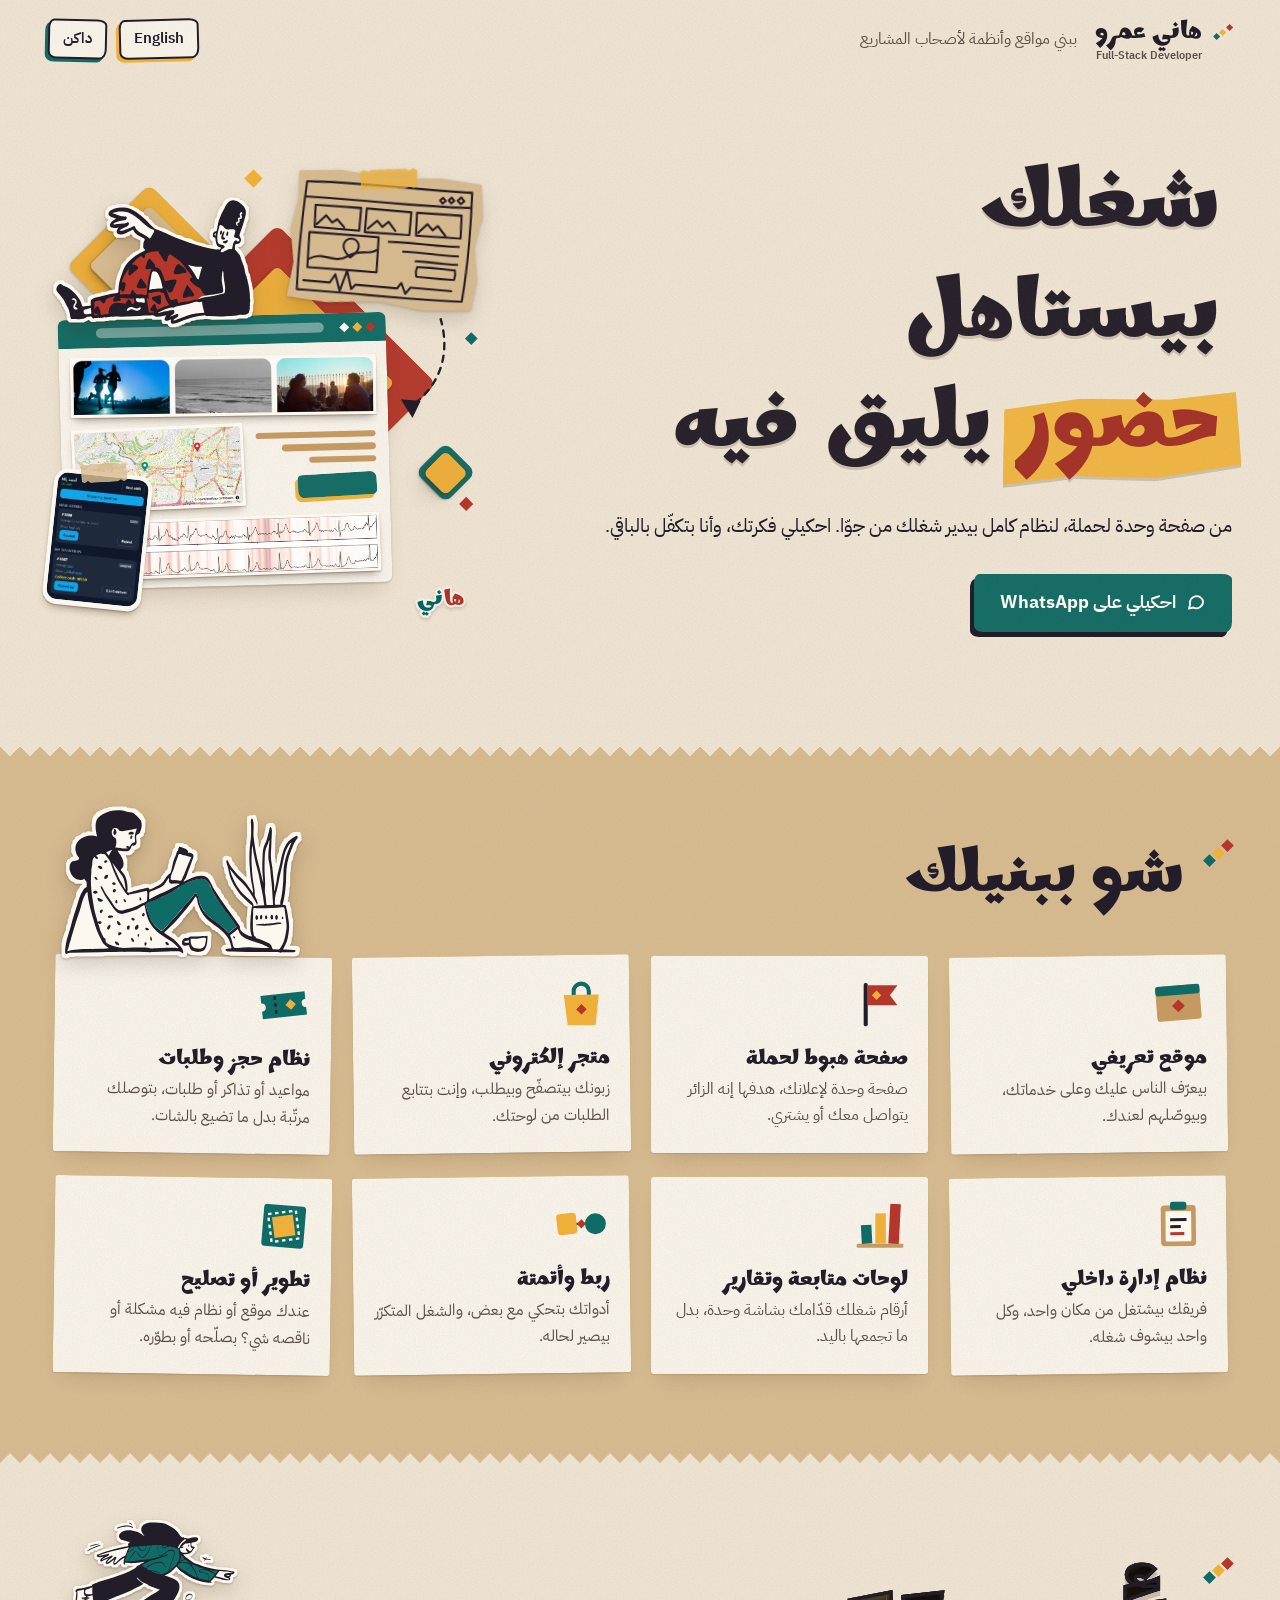
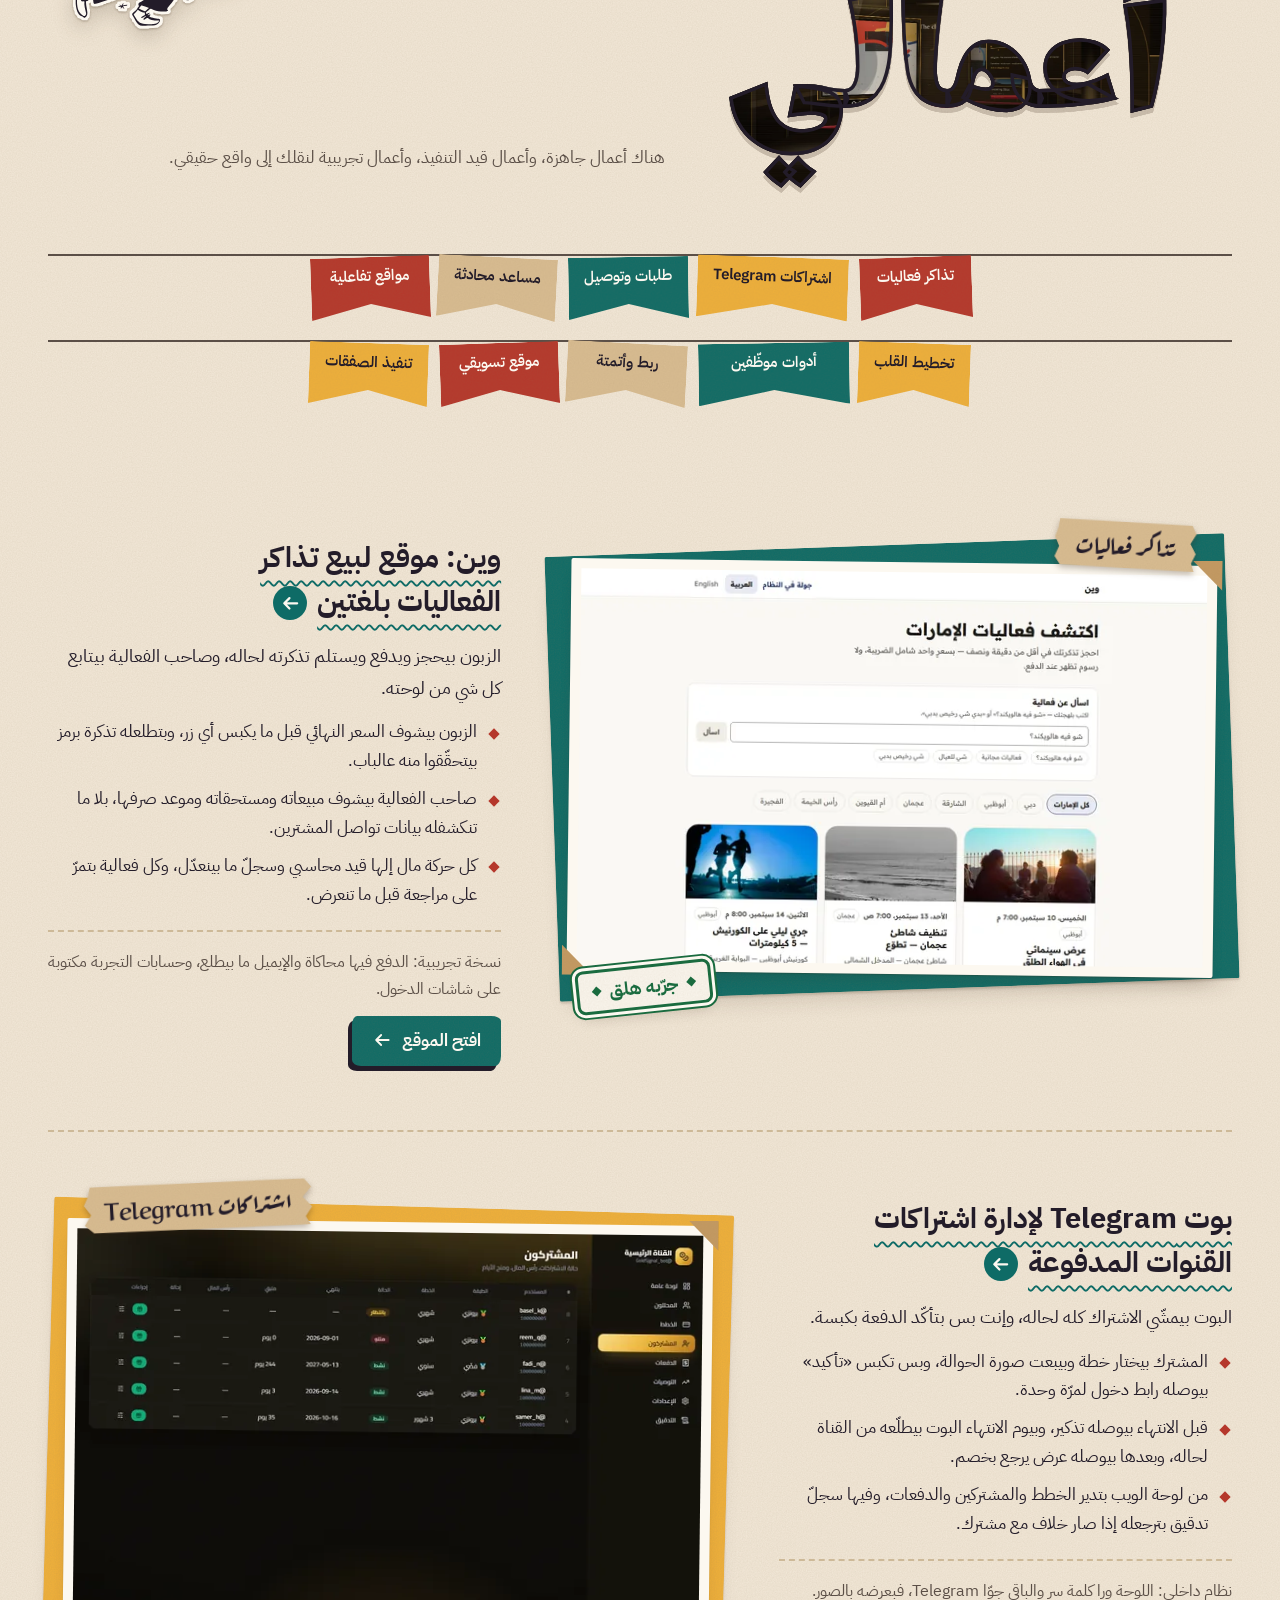
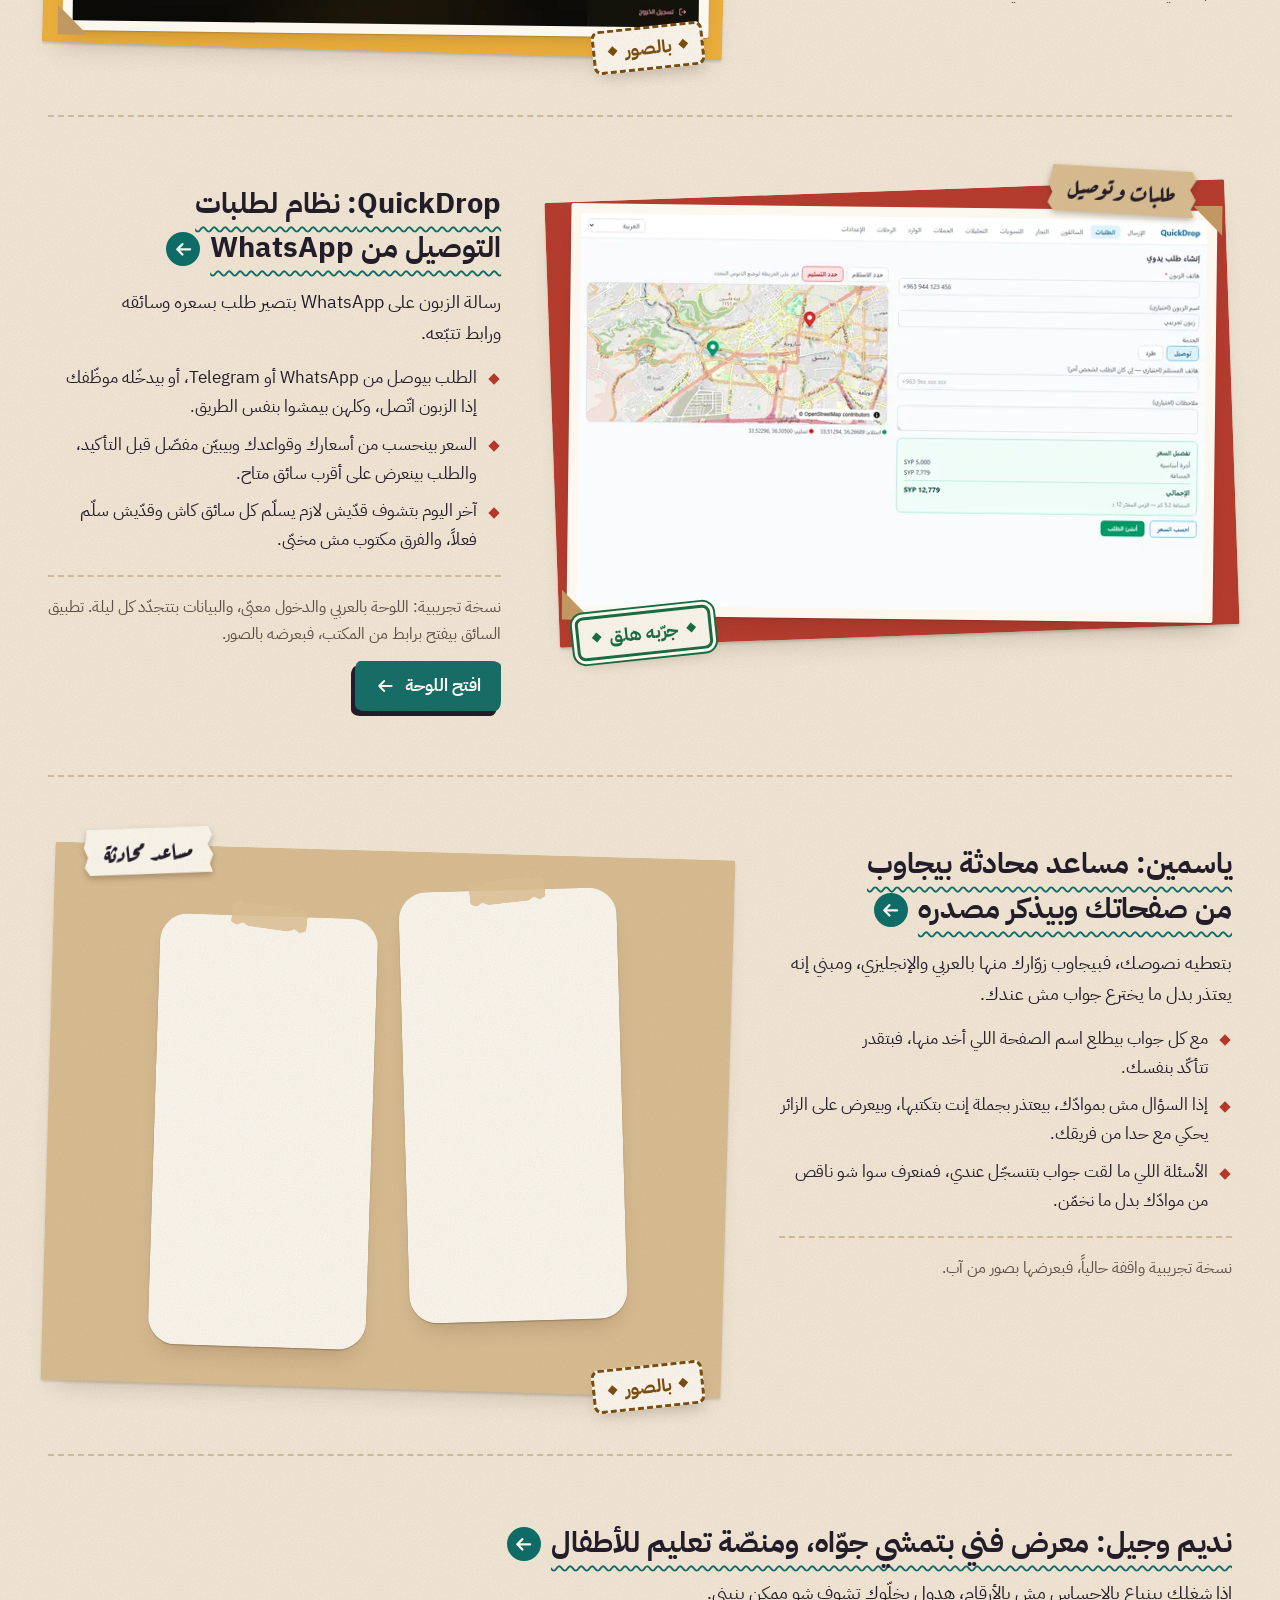
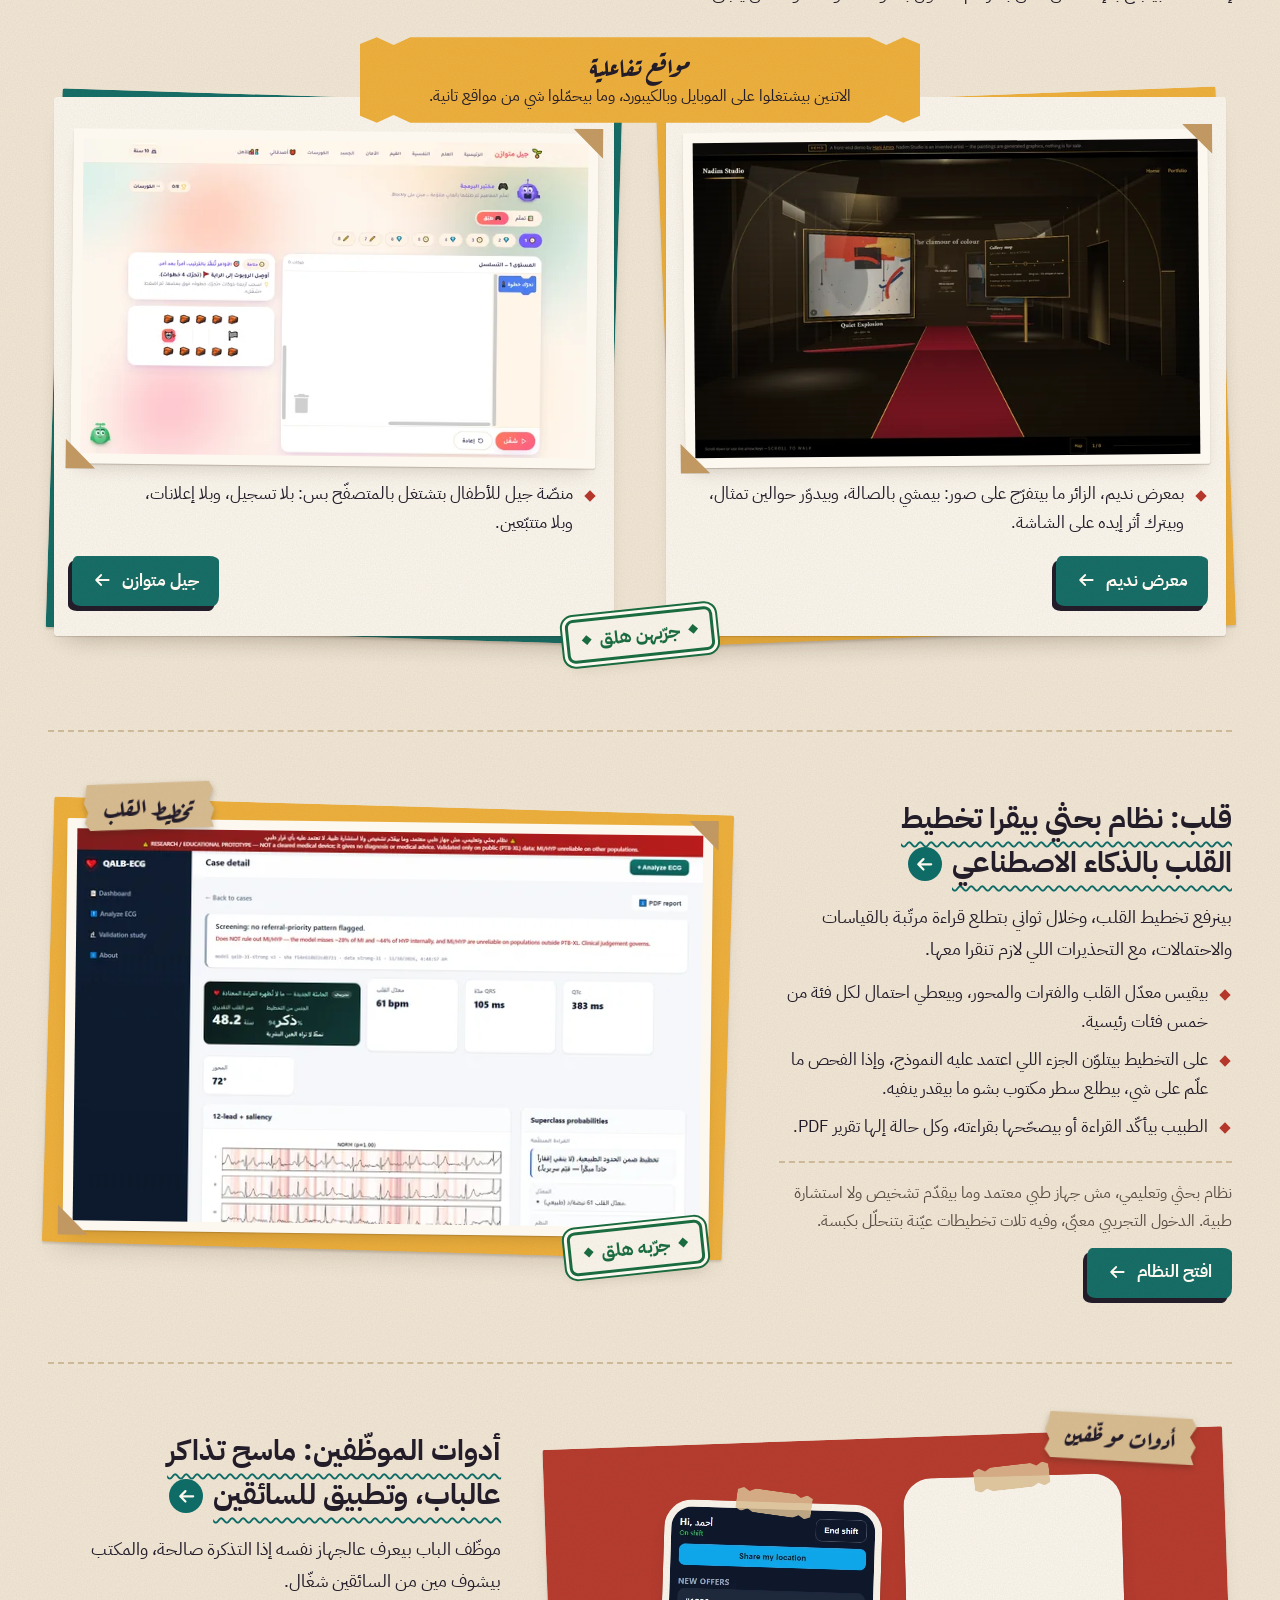
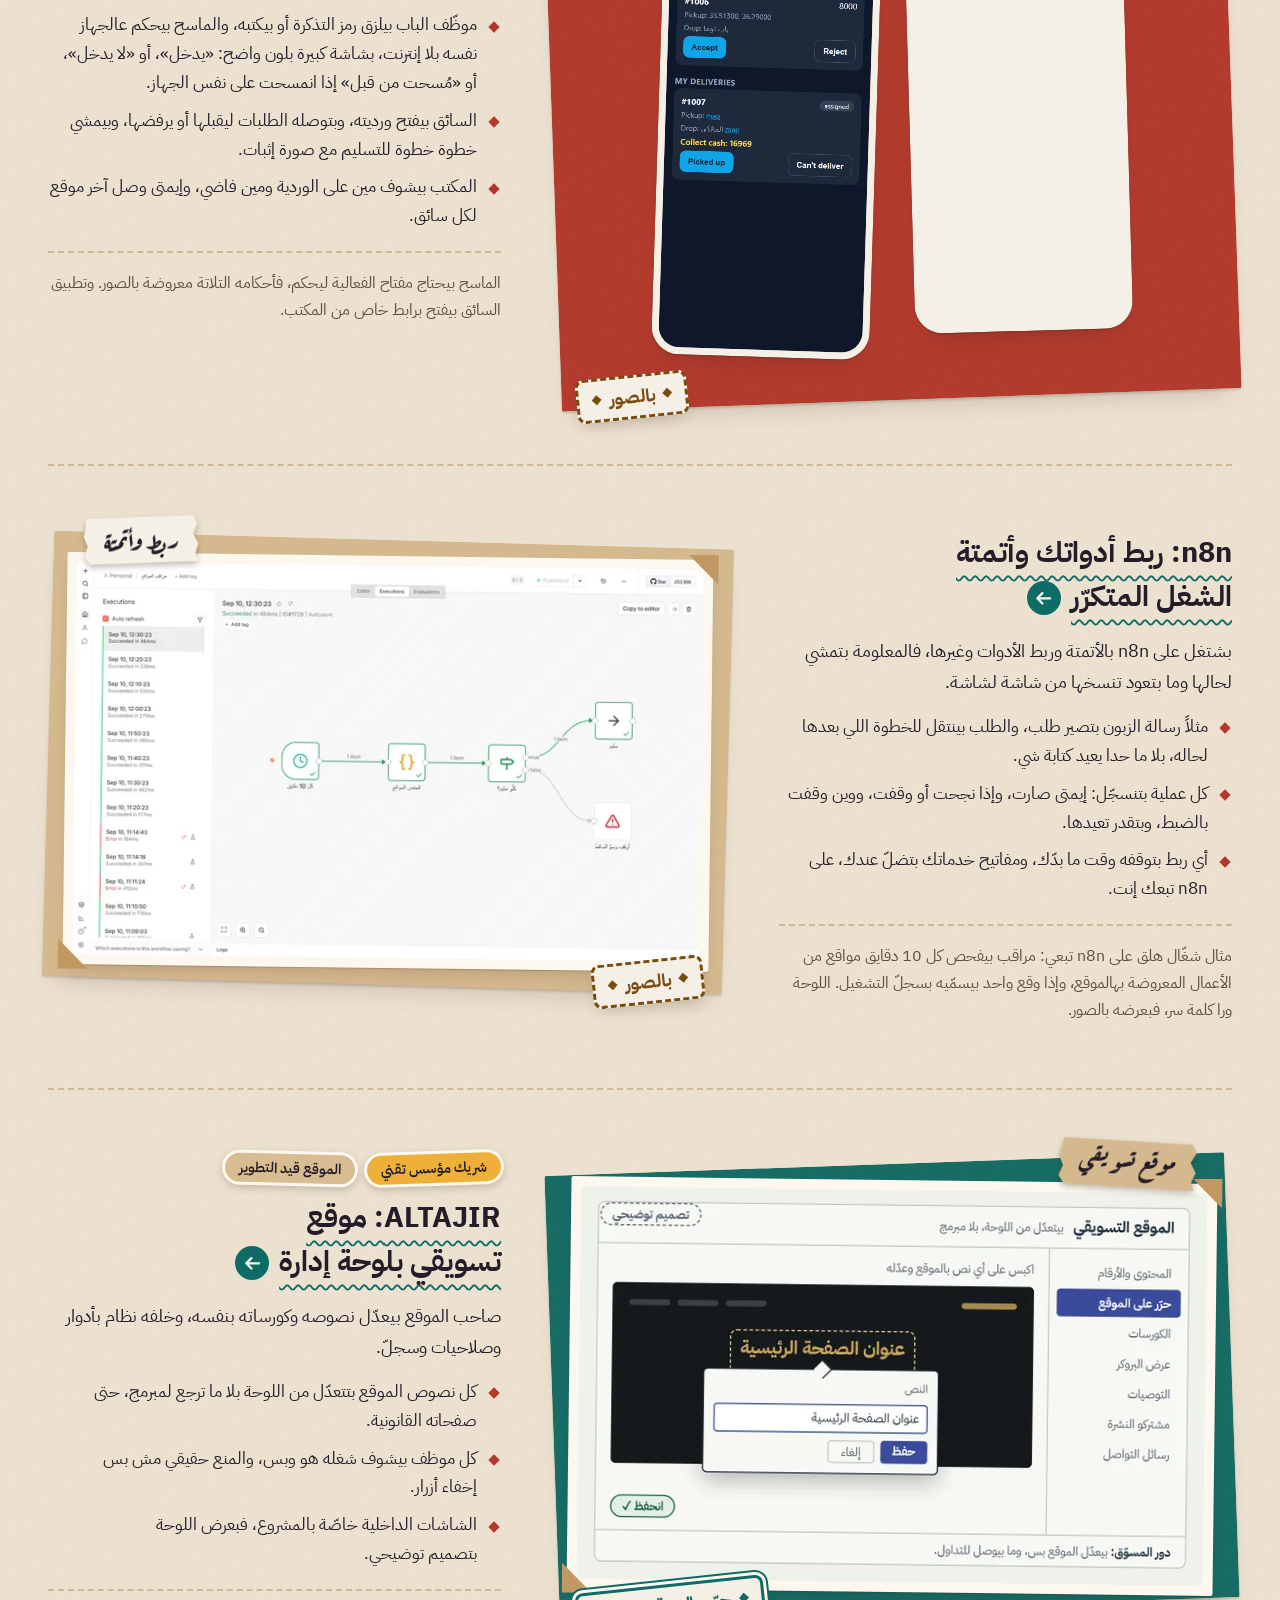
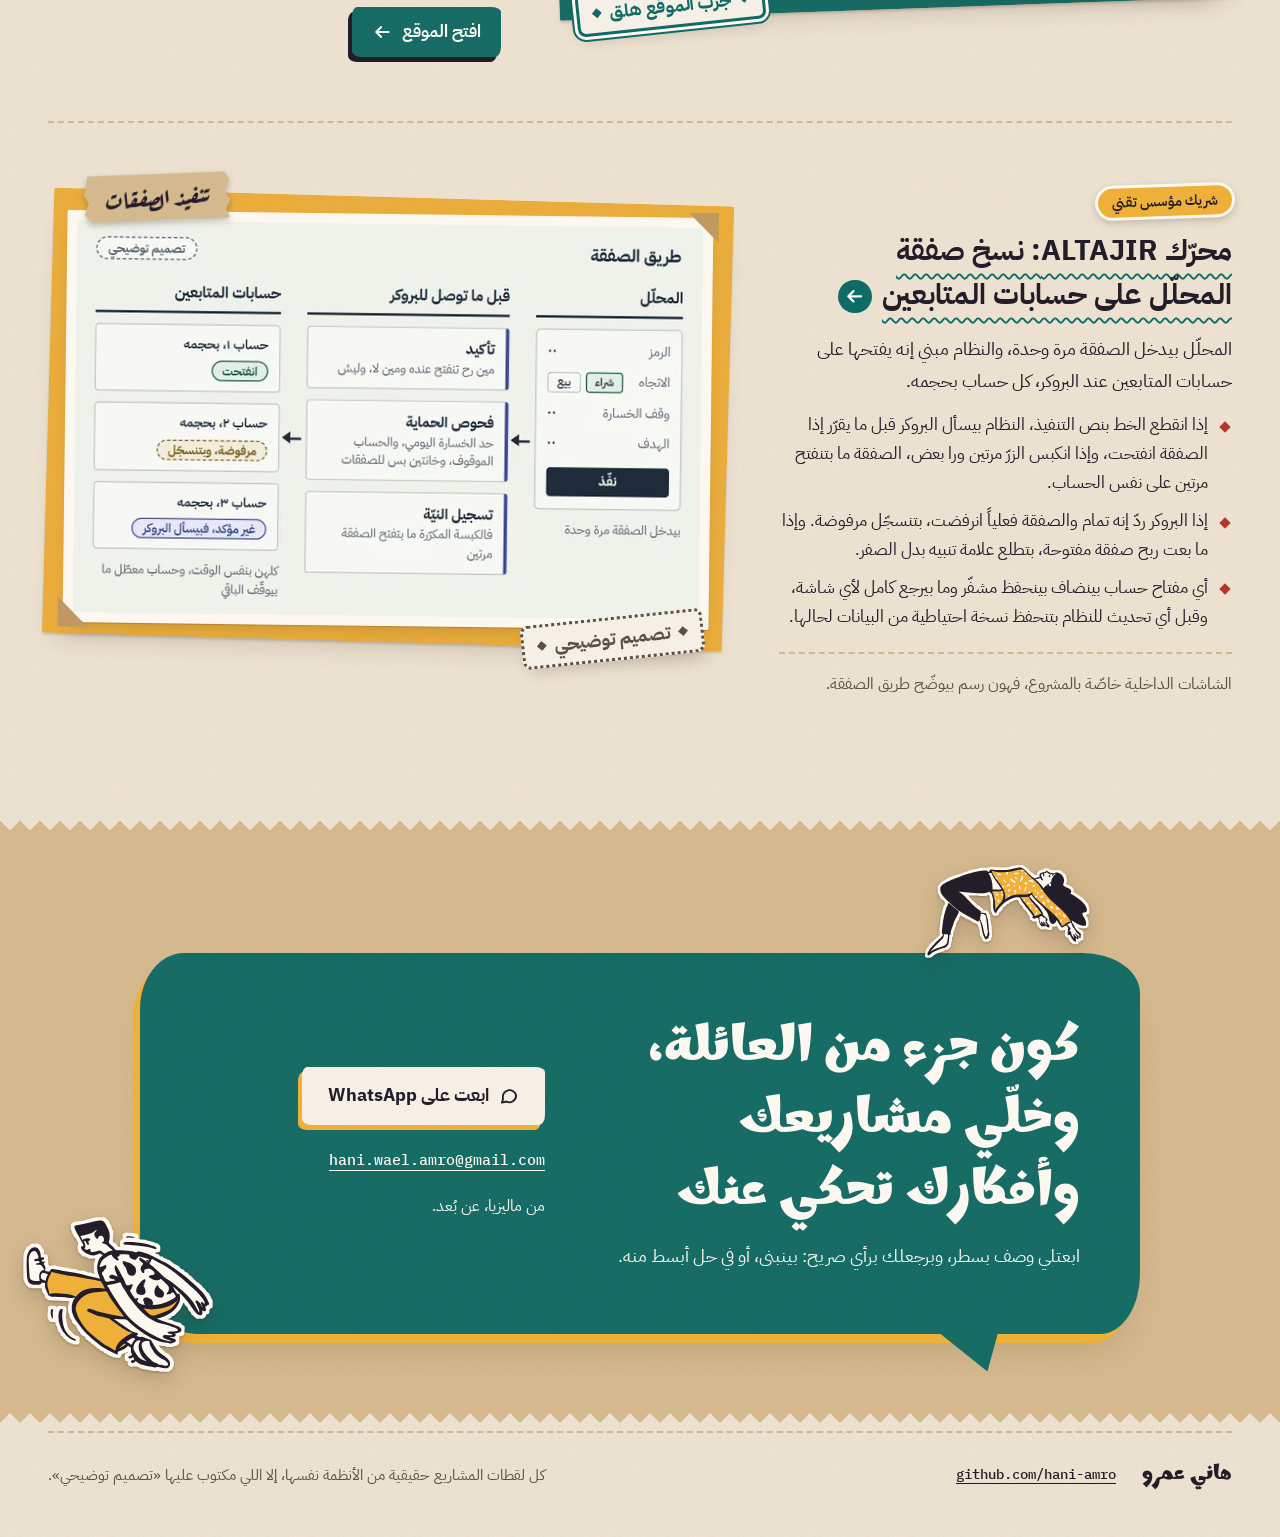
==== commit aac3d536: "Portfolio site v8 Co-Authored-By: Claude Opus 5.5 <noreply@anthropic.com>" ====
--- a/index.html
+++ b/index.html
@@ -11,6 +11,11 @@
 <meta property="og:description" content="ببني لأصحاب المشاريع مواقع ومتاجر وأنظمة حجز وإدارة، وبربط أدواتهن ببعض، وبصلّح أو بطوّر الموجود. احكيلي فكرتك، وأنا بتكفّل بالباقي.">
 <meta property="og:url" content="https://hani-amro.github.io/">
 <meta property="og:locale" content="ar">
+<meta property="og:image" content="https://hani-amro.github.io/img/og/hani-amro.jpg">
+<meta property="og:image:width" content="1200">
+<meta property="og:image:height" content="630">
+<meta property="og:image:alt" content="كرت ورق ملصوق على لوح كرافت، مكتوب عليه «هاني عمرو» و«Full-Stack Developer»، وحواليه رسمتين">
+<meta name="twitter:card" content="summary_large_image">
 <link rel="icon" href="data:image/svg+xml,<svg xmlns='http://www.w3.org/2000/svg' viewBox='0 0 100 100'><rect width='100' height='100' rx='14' fill='%23F2E8D8'/><path d='M50 14 86 50 50 86 14 50z' fill='%23B5372B'/><path d='M50 34 66 50 50 66 34 50z' fill='%23EFB03A'/></svg>">
 <script>(function(d){try{var s=localStorage,l=s.getItem('lang'),t=s.getItem('theme');if(t==='dark'||t==='light')d.setAttribute('data-theme',t);if((l==='en'||l==='ar')&&l!==d.getAttribute('data-default-lang')){d.lang=l;d.dir=l==='ar'?'rtl':'ltr';d.classList.add('i18n-wait');setTimeout(function(){d.classList.remove('i18n-wait')},300)}}catch(e){}try{if(matchMedia('(prefers-reduced-motion: no-preference)').matches){d.classList.add('motion');setTimeout(function(){if(!window.__craftReady)d.classList.remove('motion')},4000);addEventListener('pagereveal',function(e){var v=e.viewTransition,o=document.querySelector('.vt-on'),a=window.navigation&&navigation.activation,u=a&&a.from&&a.from.url||'',k=(u.split(/[?#]/)[0].split('/work/')[1]||'').replace('.html',''),s,r,f=function(){d.classList.remove('vt');if(s)s.classList.remove('vt-on')};if(o)o.classList.remove('vt-on');if(!v)return;d.classList.add('vt');v.finished.then(f,f);v.ready.catch(function(){});if(/^[a-z0-9-]+$/.test(k)&&(s=document.querySelector('#'+k+' [data-vt]'))){r=s.getBoundingClientRect();if(r.bottom>0&&r.top<innerHeight)s.classList.add('vt-on')}})}}catch(e){}})(document.documentElement)</script>
 <link rel="preload" href="fonts/ibm-plex-sans-arabic-400-arabic.woff2" as="font" type="font/woff2" crossorigin>
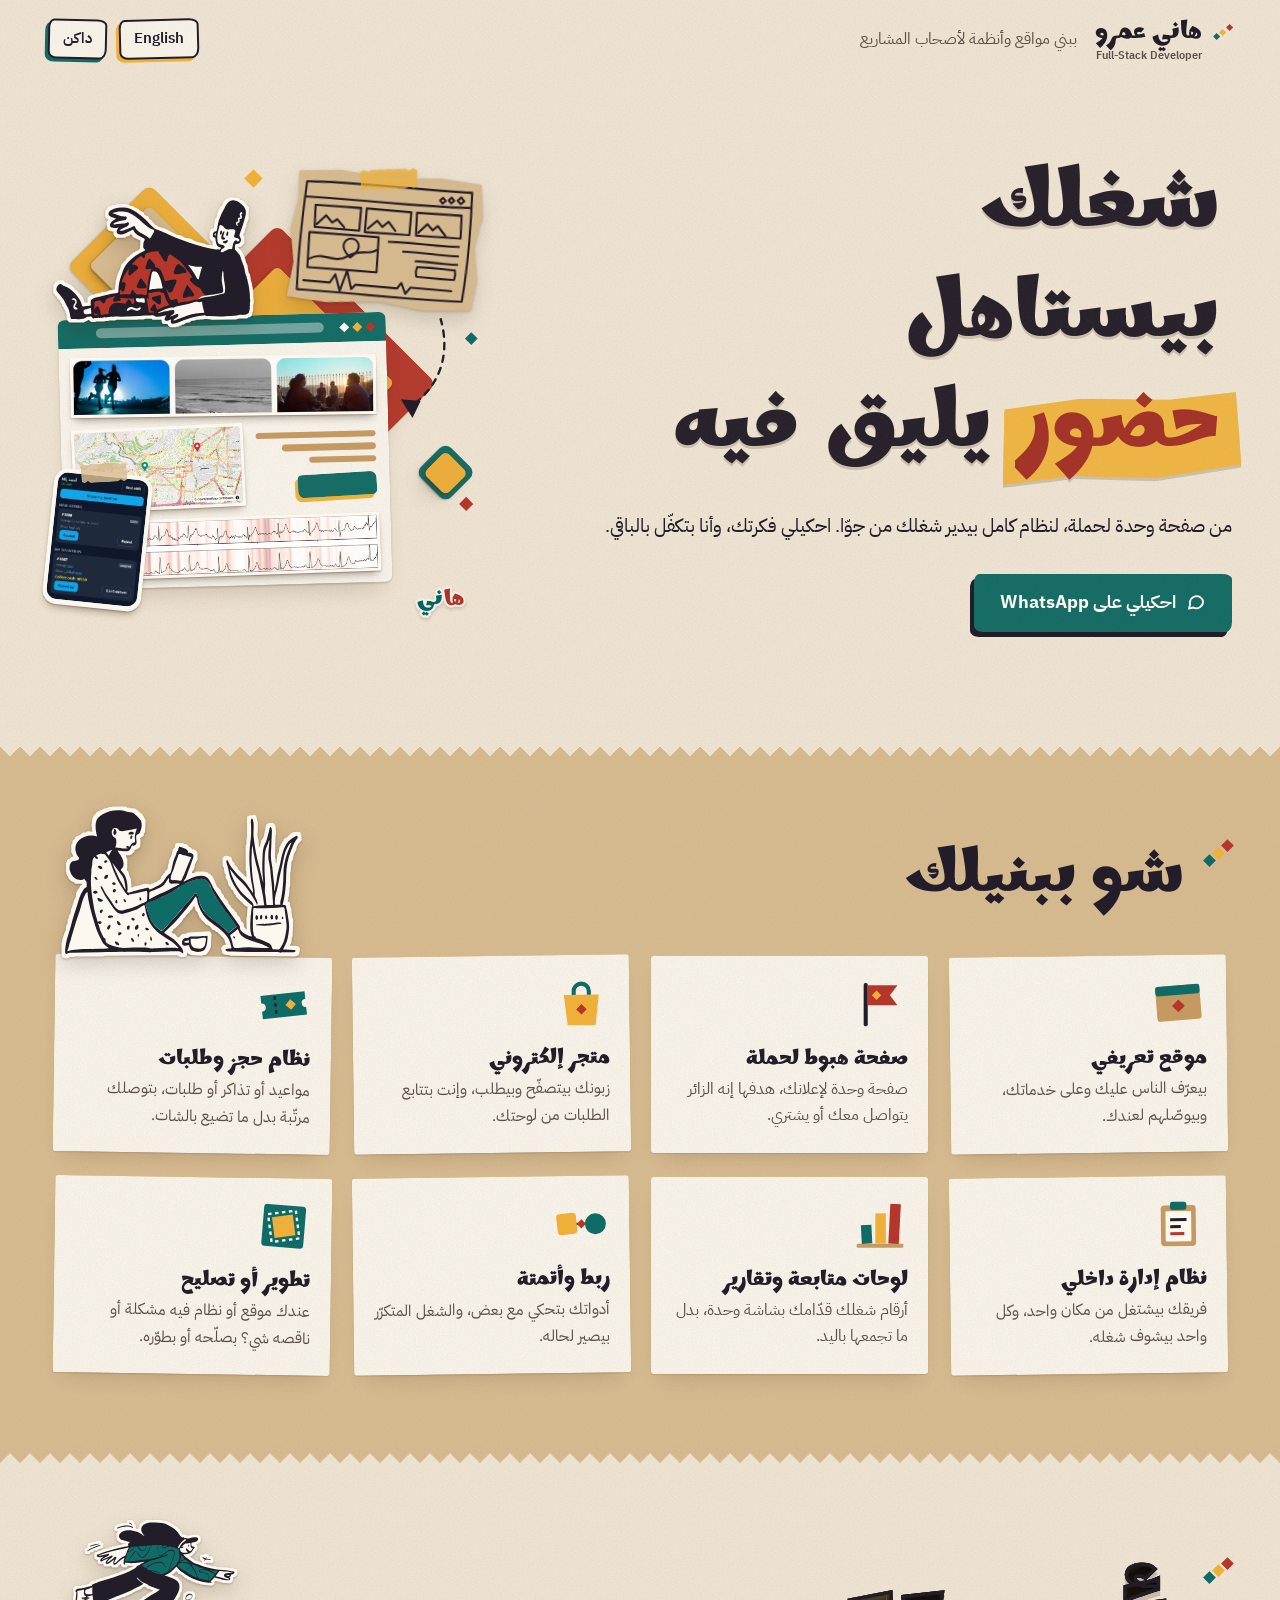
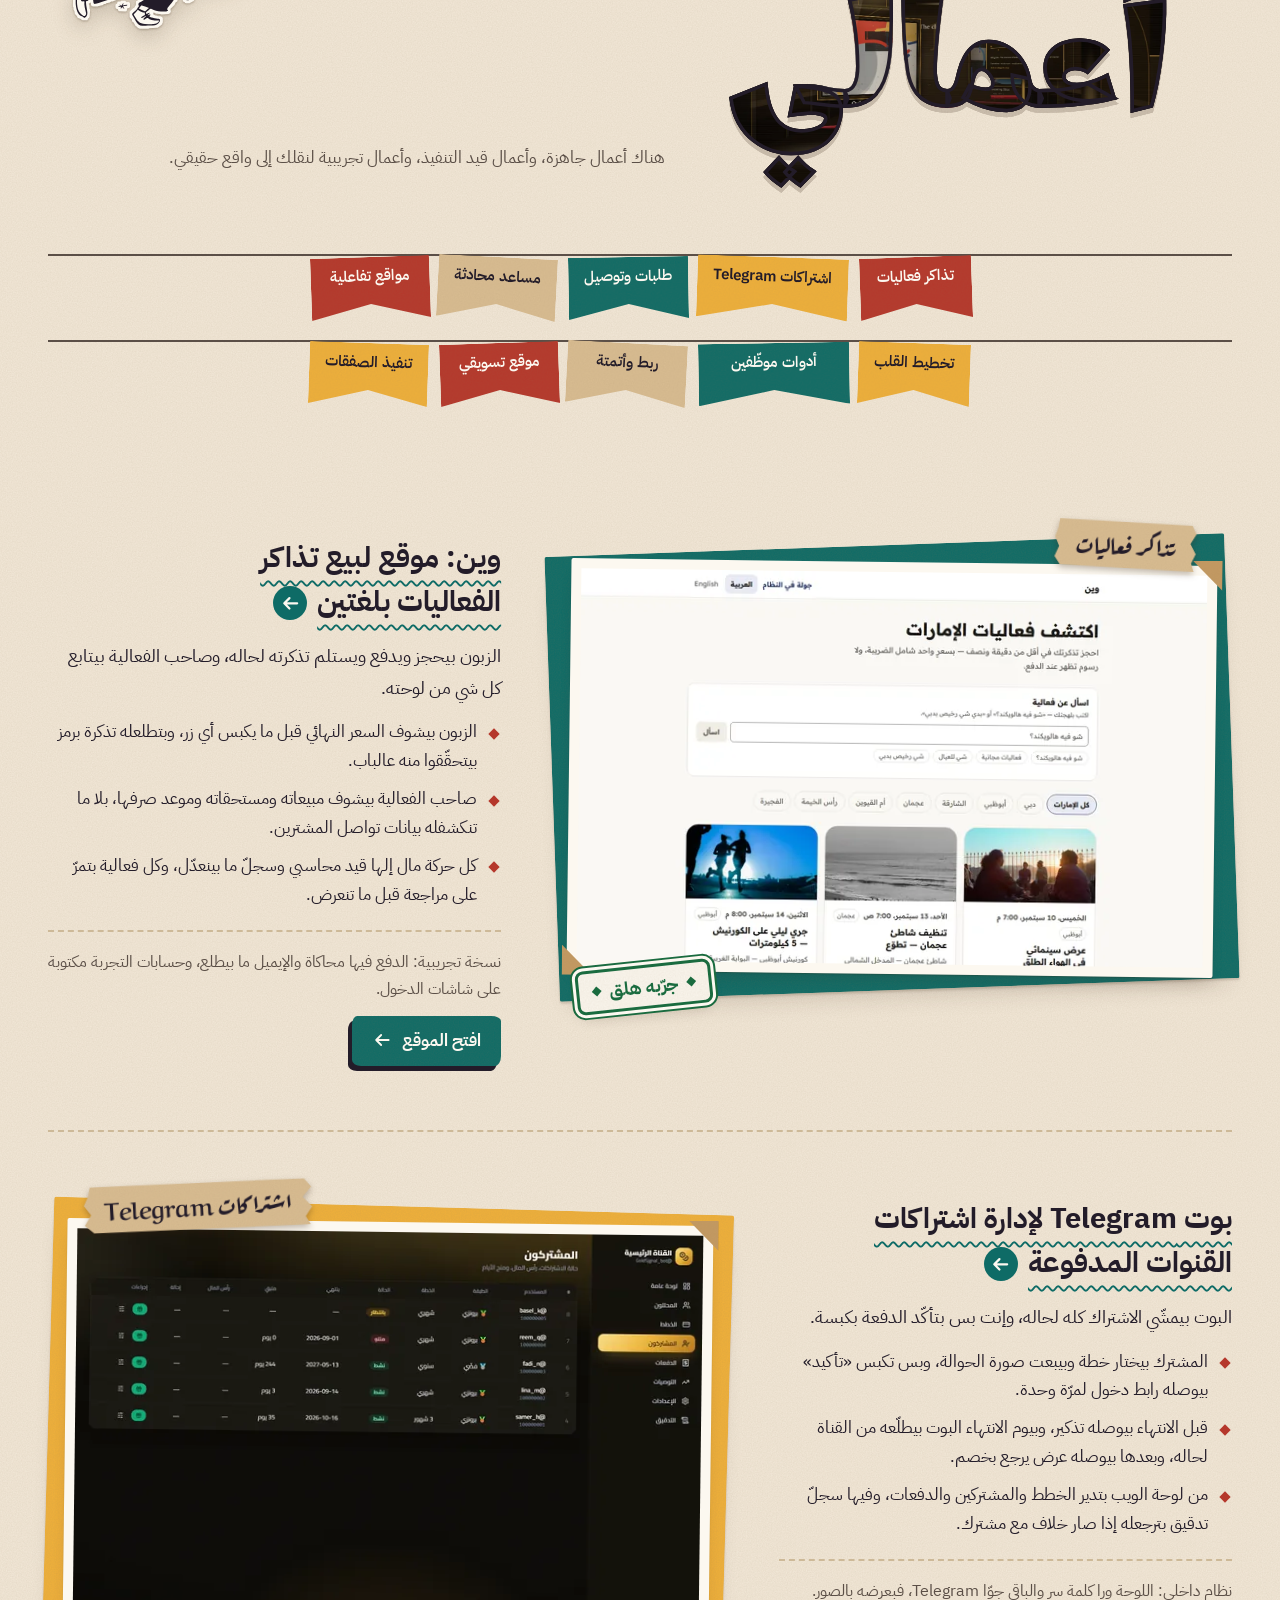
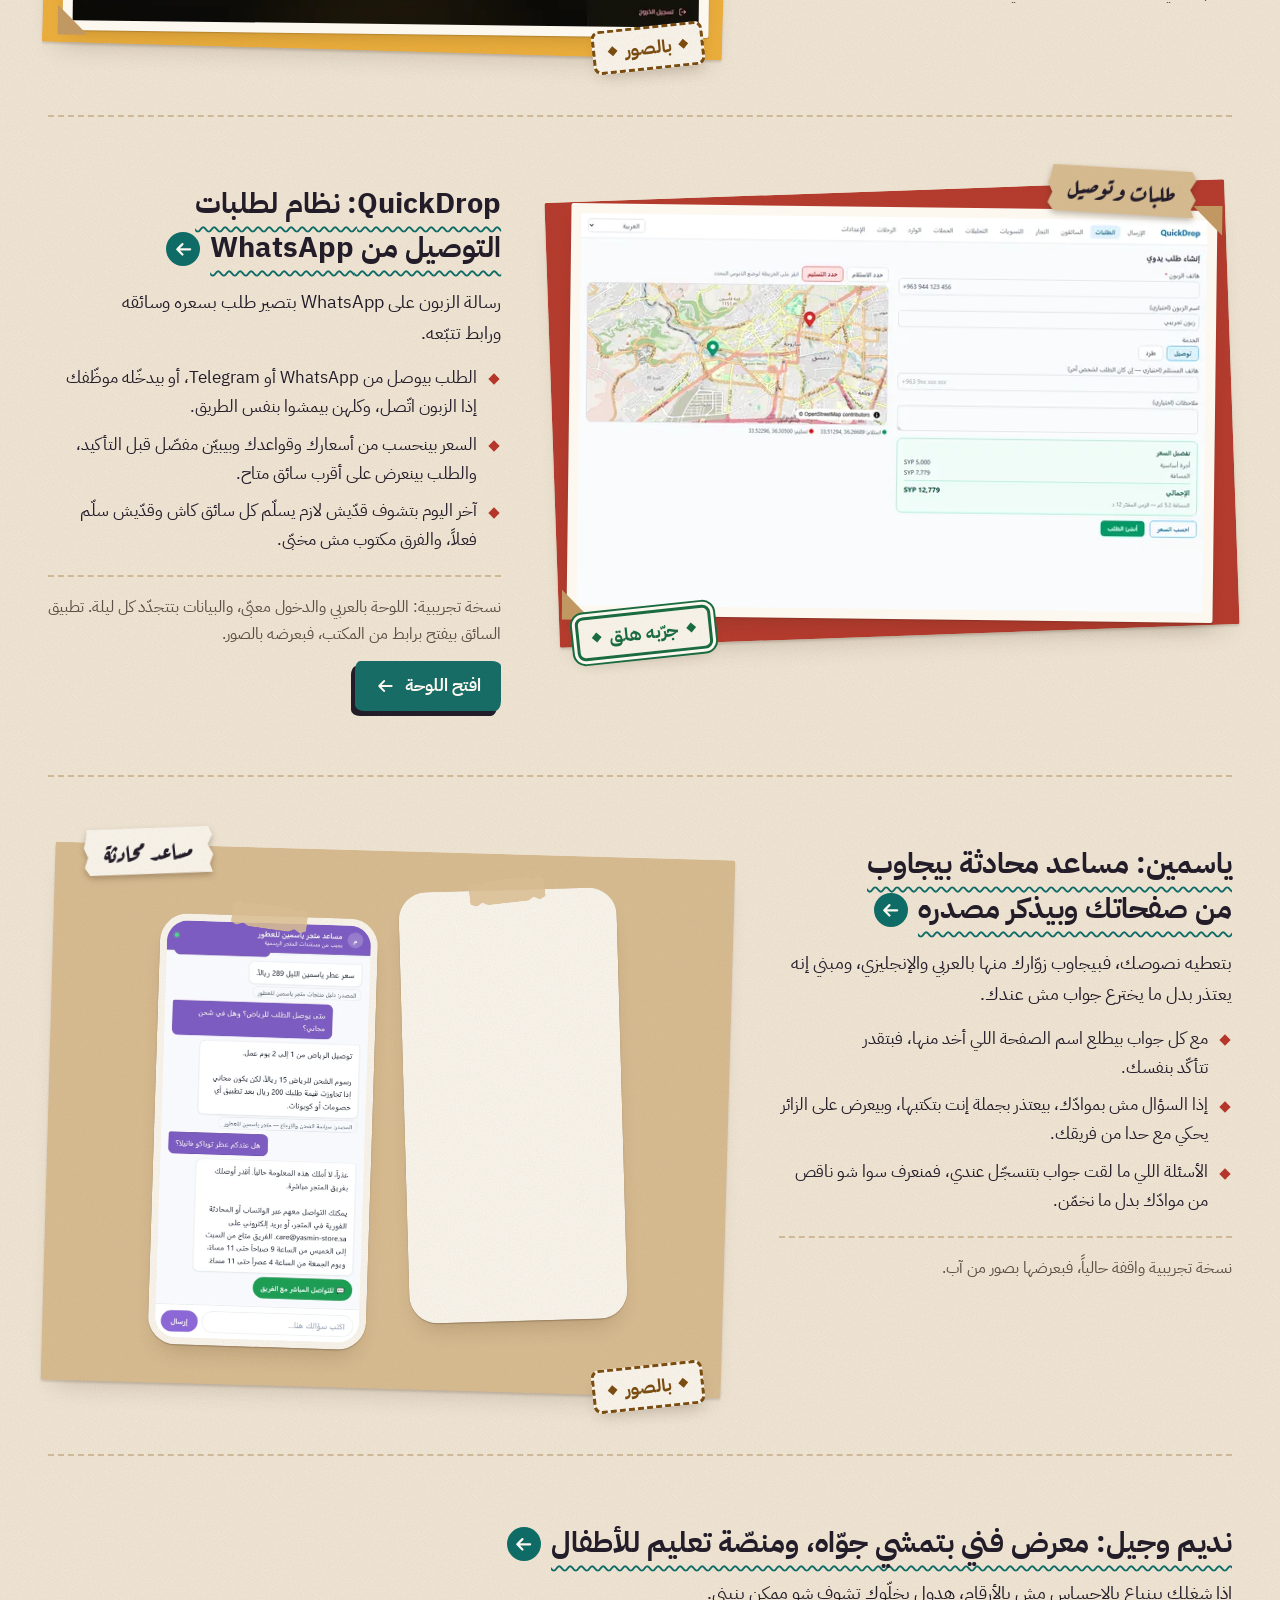
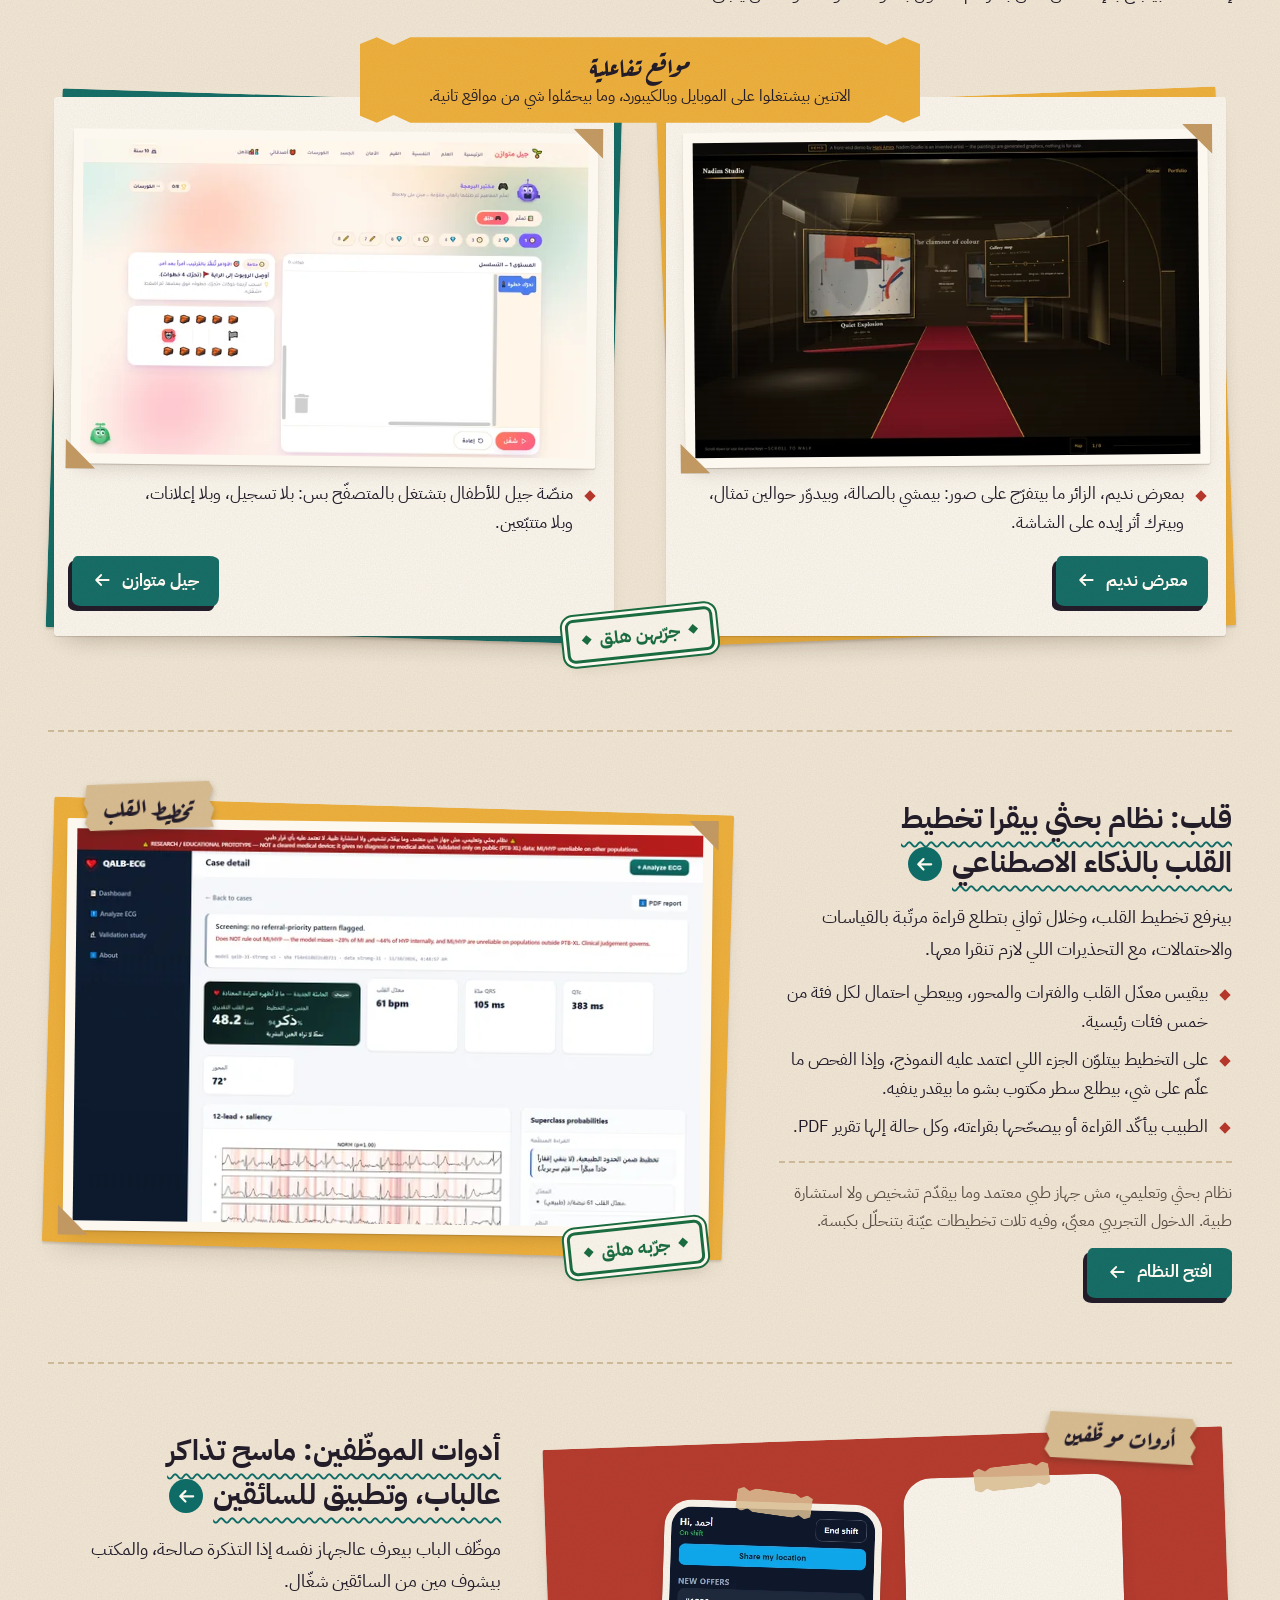
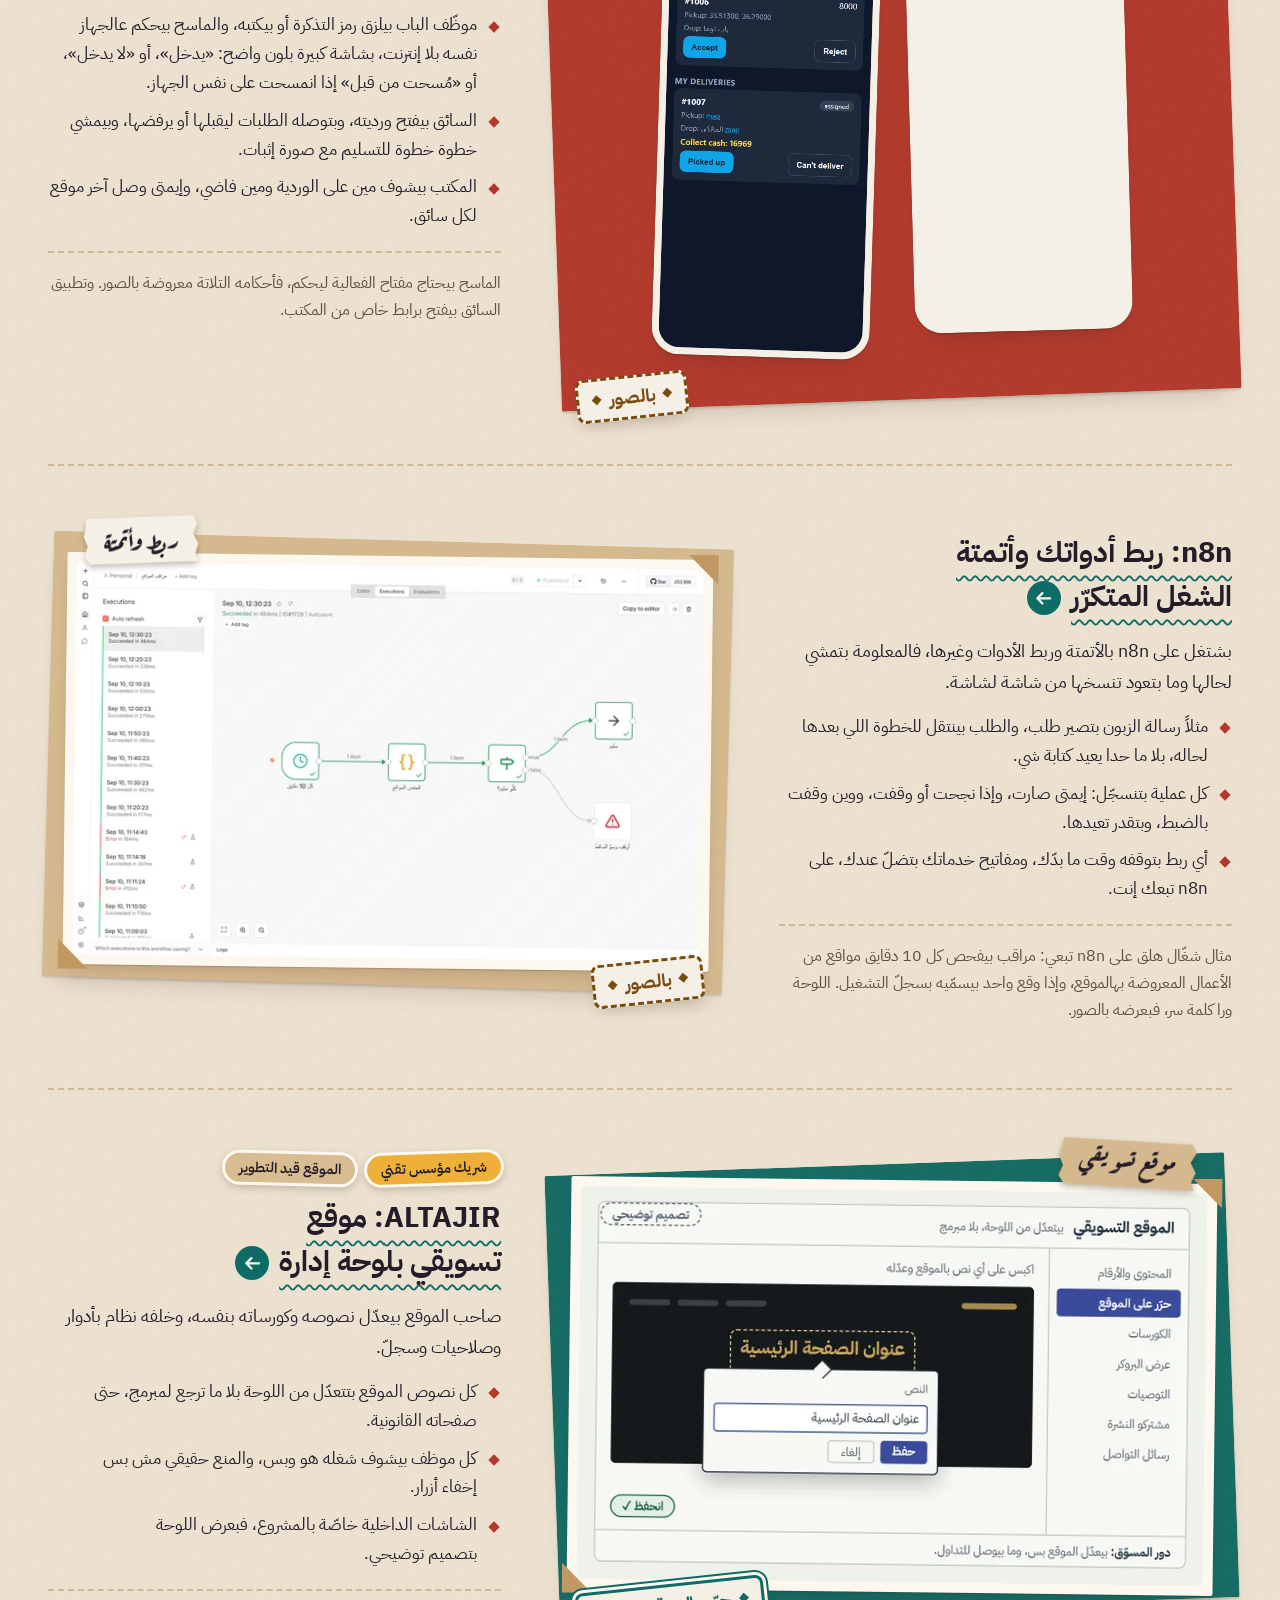
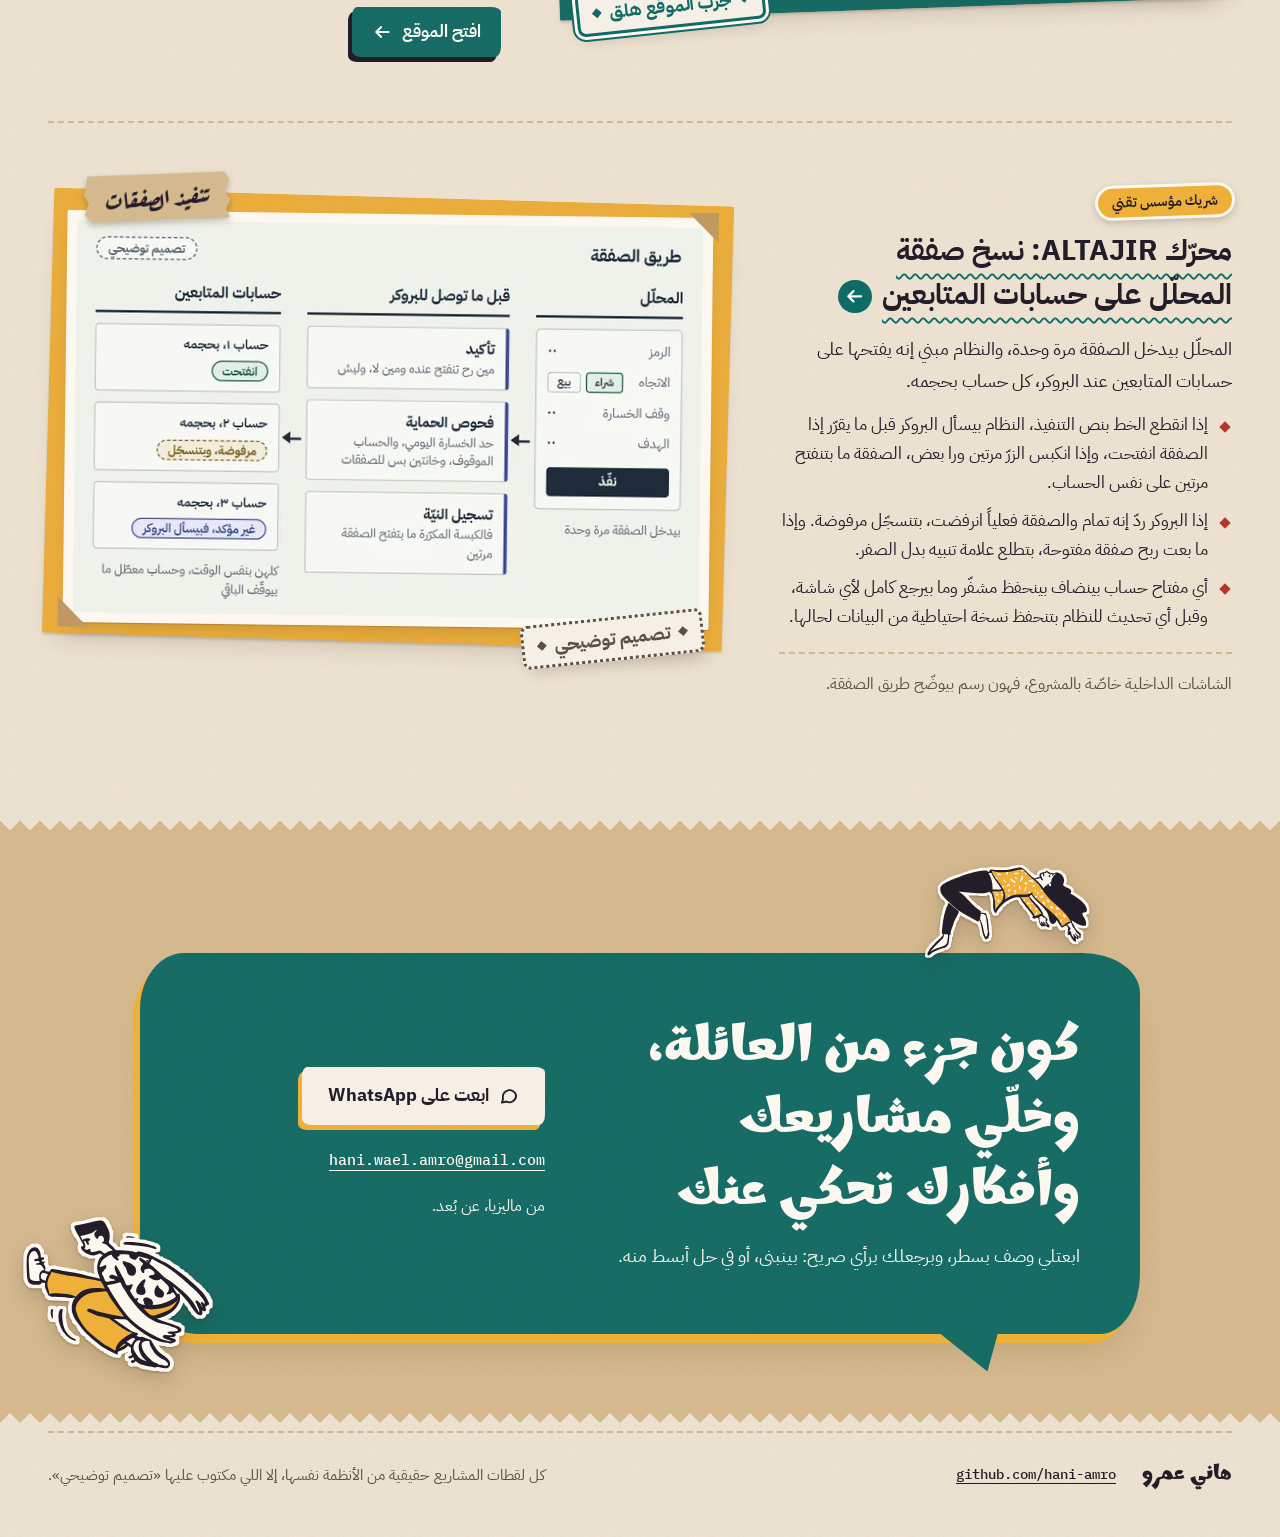
==== commit 3a4a24a7: "Portfolio site v9 Co-Authored-By: Claude Opus 5.5 <noreply@anthropic.com>" ====
--- a/index.html
+++ b/index.html
@@ -3,11 +3,11 @@
 <head>
 <meta charset="utf-8">
 <meta name="viewport" content="width=device-width, initial-scale=1">
-<title>هاني عمرو | مواقع وأنظمة لأصحاب المشاريع</title>
+<title>هاني عمرو | مطور مواقع وأنظمة لأصحاب المشاريع</title>
 <meta name="description" content="ببني لأصحاب المشاريع مواقع ومتاجر وأنظمة حجز وإدارة، وبربط أدواتهن ببعض، وبصلّح أو بطوّر الموجود. احكيلي فكرتك، وأنا بتكفّل بالباقي.">
 <meta name="color-scheme" content="light dark">
 <meta property="og:type" content="website">
-<meta property="og:title" content="هاني عمرو | مواقع وأنظمة لأصحاب المشاريع">
+<meta property="og:title" content="هاني عمرو | مطور مواقع وأنظمة لأصحاب المشاريع">
 <meta property="og:description" content="ببني لأصحاب المشاريع مواقع ومتاجر وأنظمة حجز وإدارة، وبربط أدواتهن ببعض، وبصلّح أو بطوّر الموجود. احكيلي فكرتك، وأنا بتكفّل بالباقي.">
 <meta property="og:url" content="https://hani-amro.github.io/">
 <meta property="og:locale" content="ar">
